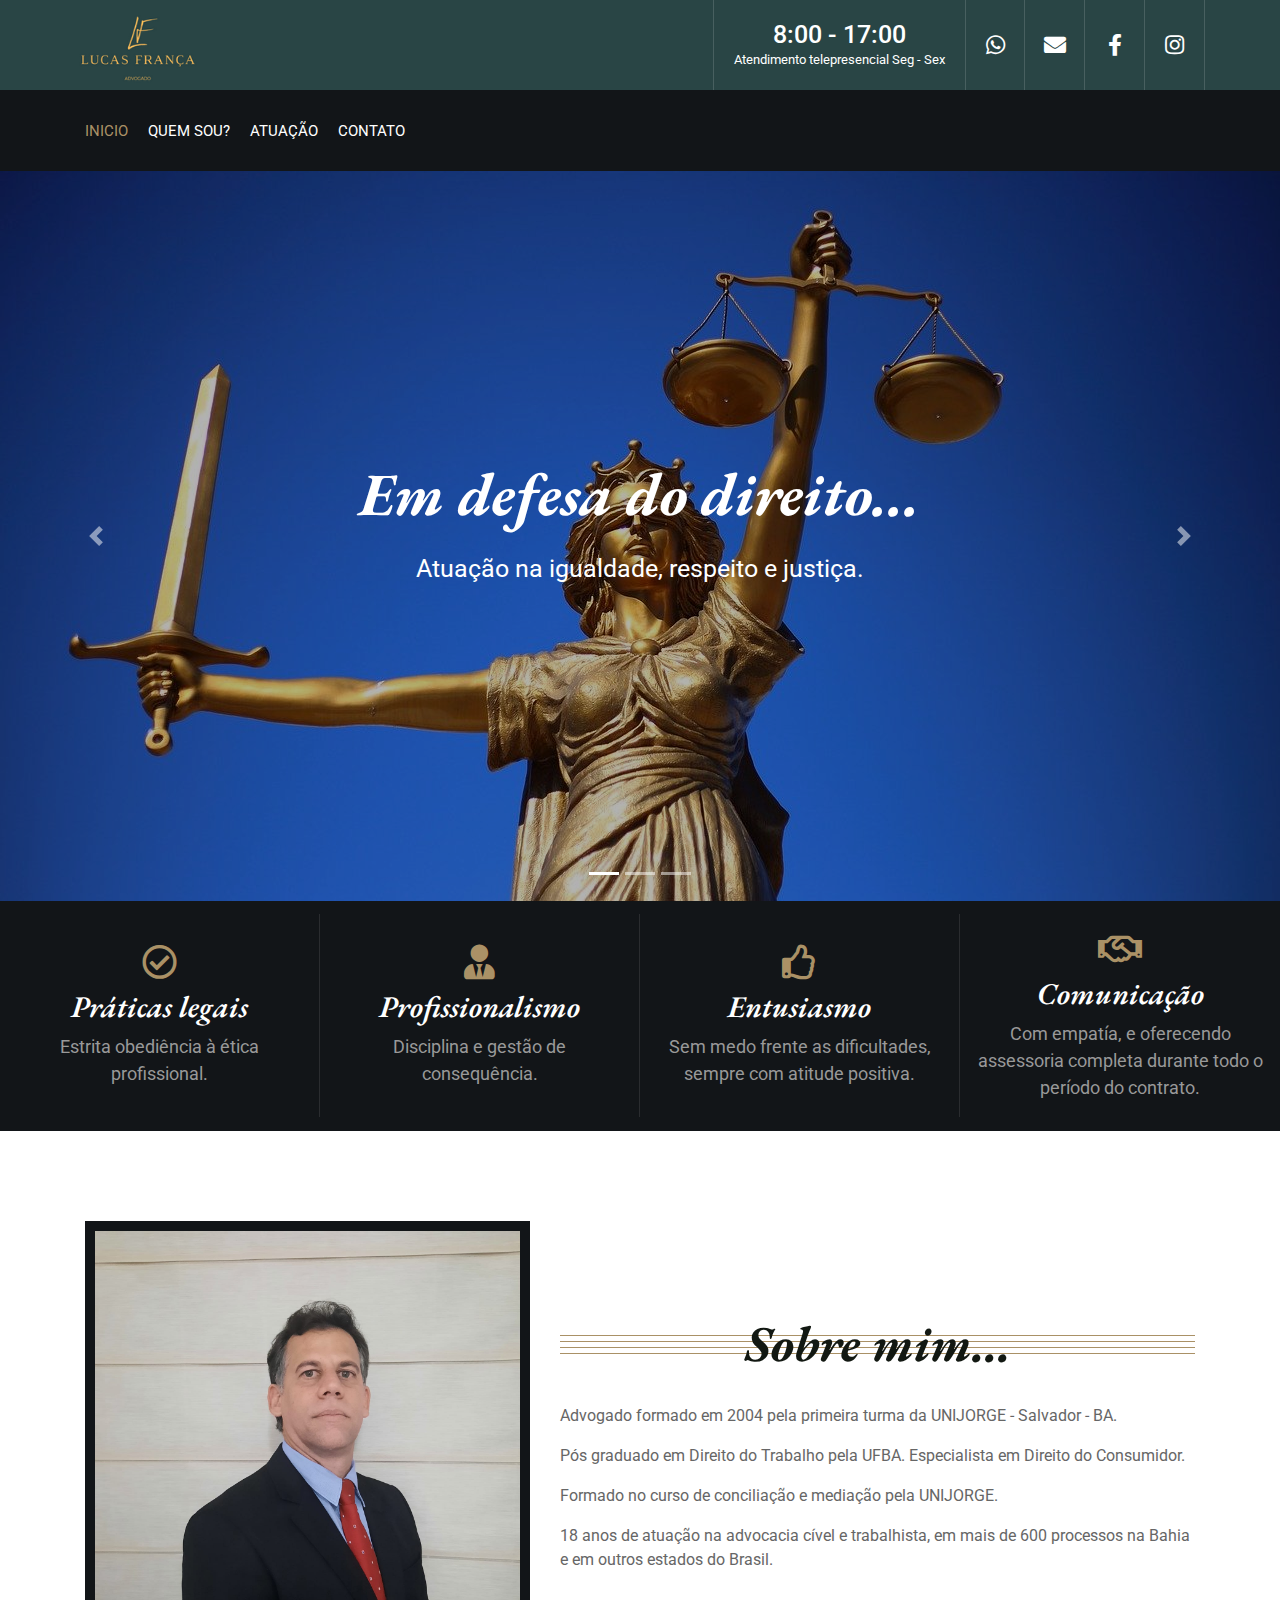
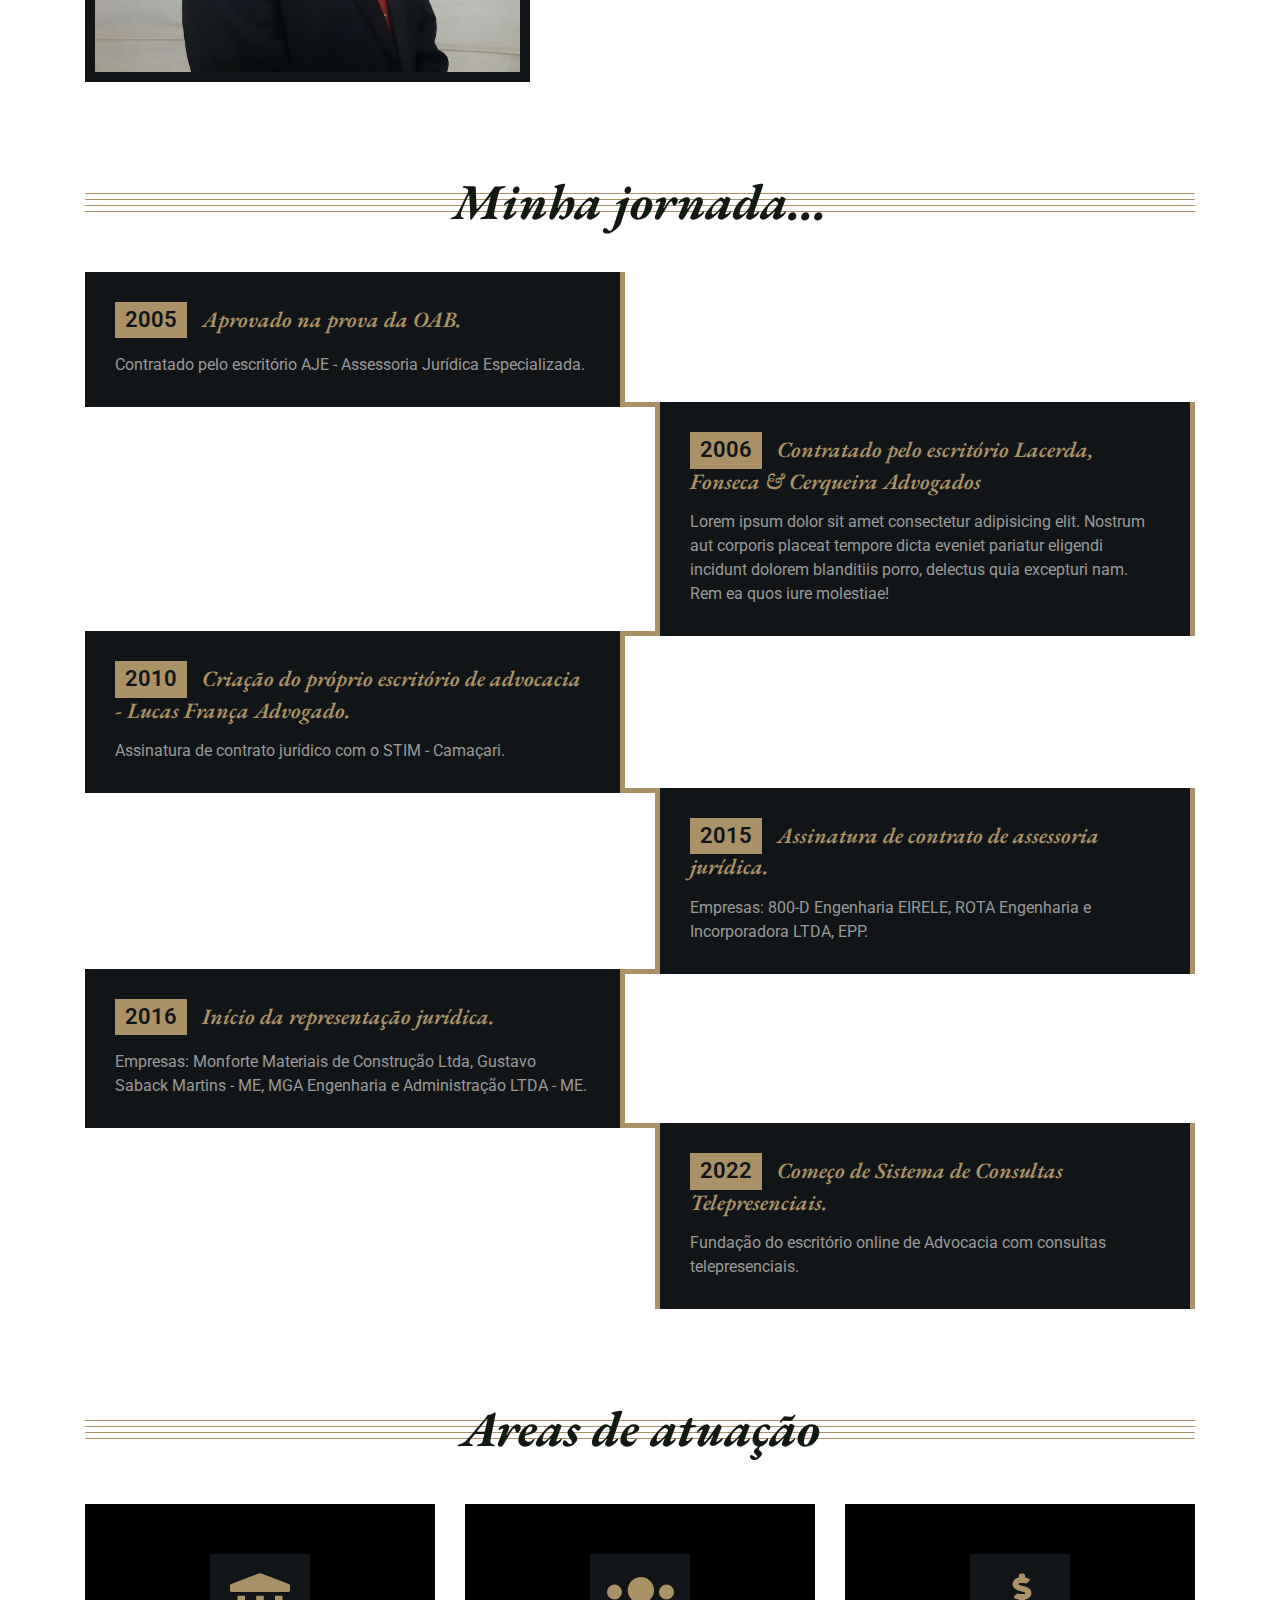
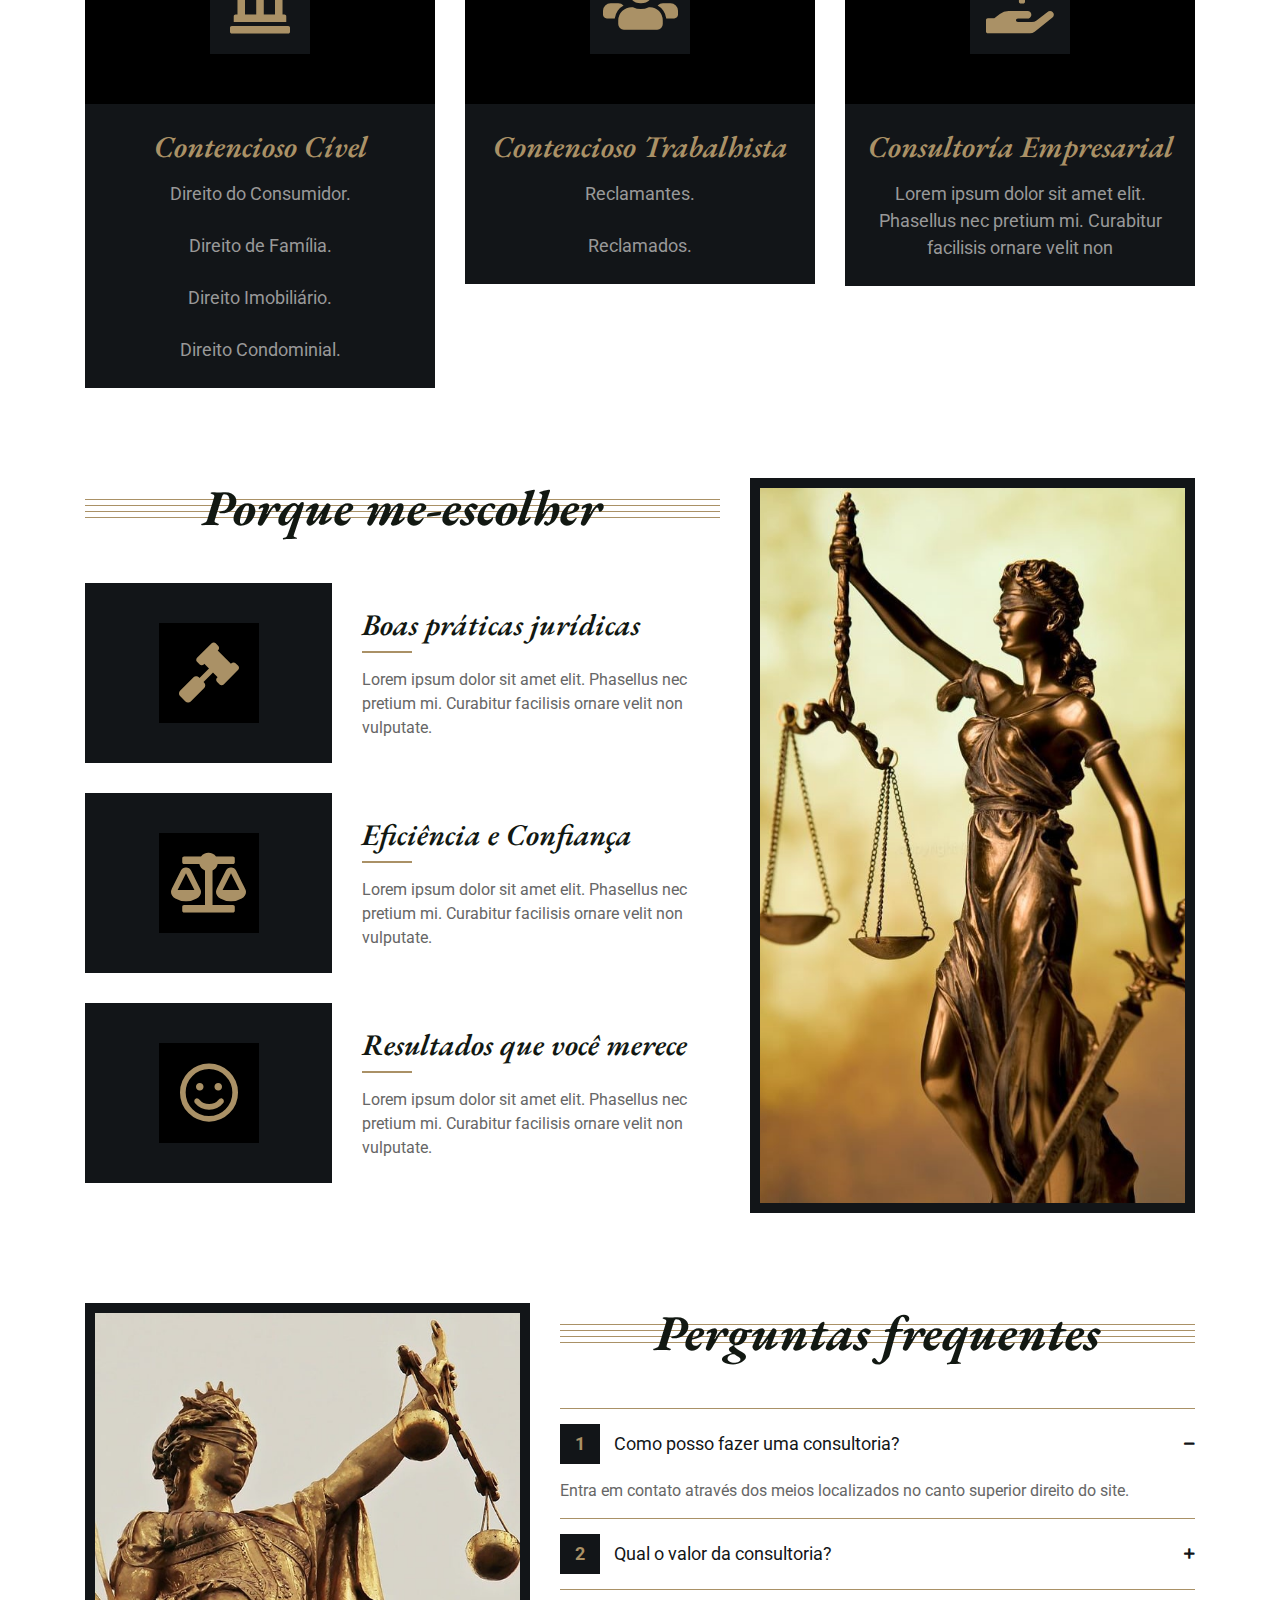
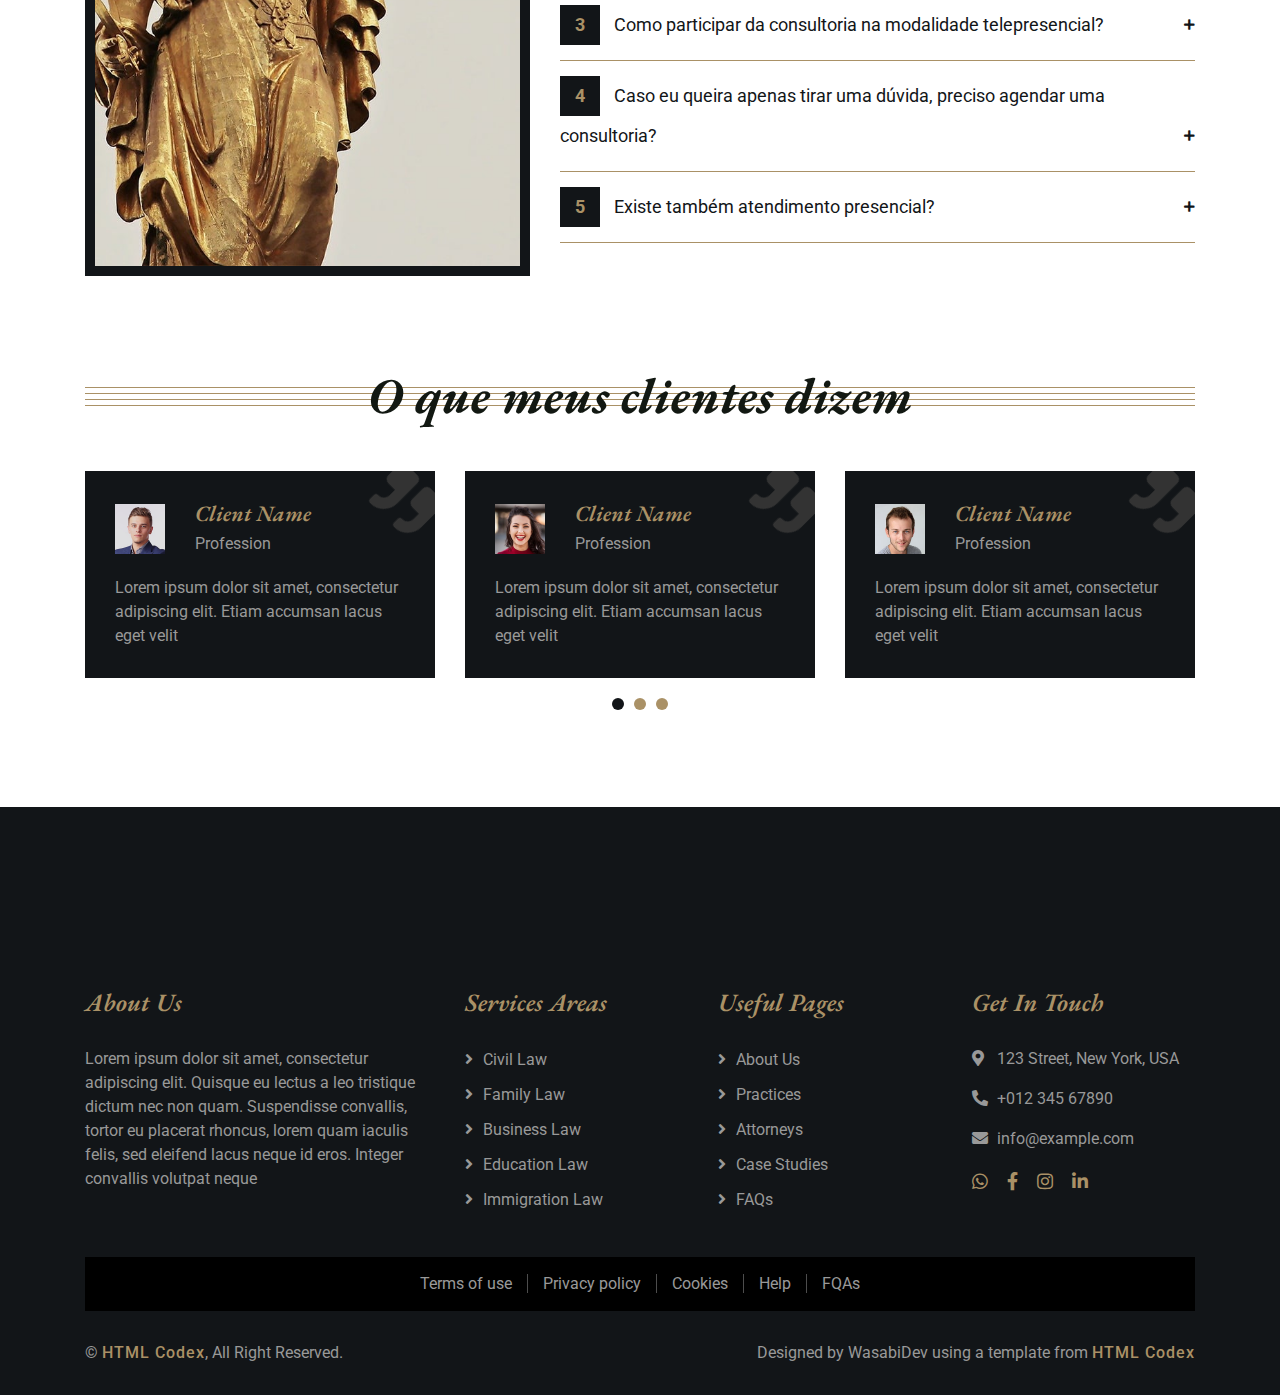
==== index.html @ 96bd066d "muchos mas cambios" ====
<!DOCTYPE html>
<html lang="Pt-br">
    <head>
        <meta charset="utf-8">
        <title>Lucas França Adv</title>
        <meta content="width=device-width, initial-scale=1.0" name="viewport">
        <meta content="Law Firm Website Template" name="keywords">
        <meta content="Law Firm Website Template" name="description">

        <!-- Favicon -->
        <link href="img/favicon.jpg" rel="icon">

        <!-- Google Font -->
        <link href="https://fonts.googleapis.com/css2?family=EB+Garamond:ital,wght@1,600;1,700;1,800&family=Roboto:wght@400;500&display=swap" rel="stylesheet"> 
        
        <!-- CSS Libraries -->
        <link href="https://stackpath.bootstrapcdn.com/bootstrap/4.4.1/css/bootstrap.min.css" rel="stylesheet">
        <link href="https://cdnjs.cloudflare.com/ajax/libs/font-awesome/5.10.0/css/all.min.css" rel="stylesheet">
        <link href="lib/animate/animate.min.css" rel="stylesheet">
        <link href="lib/owlcarousel/assets/owl.carousel.min.css" rel="stylesheet">

        <!-- Template Stylesheet -->
        <link href="css/style.css" rel="stylesheet">
    </head>

    <body>
        <div class="wrapper">
            <!-- Top Bar Start -->
            <div class="top-bar">
                <div class="container-fluid">
                    <div class="row">
                        <div class="col-lg-3">
                            <div class="logo">
                                <a href="index.html">
                                    <img src="img/logo-sitio.png" alt="Logo">
                                </a>
                            </div>
                        </div>
                        <div class="col-lg-9">
                            <div class="top-bar-right">
                                <div class="text">
                                    <h2>8:00 - 17:00</h2>
                                    <p>Atendimento telepresencial Seg - Sex</p>
                                </div>
                                <!--<div class="text">
                                    <h2>+55 71 99142-7575</h2>
                                    <p>Chame para uma consulta</p>
                                </div> -->
                                <div class="social">
                                    <a href="https://wa.link/kbo53f"><i class="fab fa-whatsapp"></i></a>
                                    <a href="lucas.sfs@gmail.com"><i class="fas fa-envelope"></i></a>
                                    <a href="https://www.facebook.com/profile.php?id=100048726273113"><i class="fab fa-facebook-f"></i></a>
                                    <a href="https://www.instagram.com/lucasfrancaadvogado/"><i class="fab fa-instagram"></i></a>
                                </div>
                            </div>
                        </div>
                    </div>
                </div>
            </div>
            <!-- Top Bar End -->

            <!-- Nav Bar Start -->
            <div class="nav-bar">
                <div class="container-fluid">
                    <nav class="navbar navbar-expand-lg bg-dark navbar-dark">
                        <a href="#" class="navbar-brand">MENU</a>
                        <button type="button" class="navbar-toggler" data-toggle="collapse" data-target="#navbarCollapse">
                            <span class="navbar-toggler-icon"></span>
                        </button>

                        <div class="collapse navbar-collapse justify-content-between" id="navbarCollapse">
                            <div class="navbar-nav mr-auto">
                                <a href="index.html" class="nav-item nav-link active">Inicio</a>
                                <a href="about.html" class="nav-item nav-link">Quem sou?</a>
                                <a href="service.html" class="nav-item nav-link">Atuação</a>
                                <!-- <a href="blog.html" class="nav-item nav-link">Blog</a> -->
                                <!-- <a href="team.html" class="nav-item nav-link">Attorneys</a> -->
                                <!-- <a href="portfolio.html" class="nav-item nav-link">Case Studies</a> -->
                                <!-- <div class="nav-item dropdown">
                                    <a href="#" class="nav-link dropdown-toggle" data-toggle="dropdown">Pages</a>
                                    <div class="dropdown-menu">
                                        <a href="blog.html" class="dropdown-item">Blog Page</a>
                                        <a href="single.html" class="dropdown-item">Single Page</a>
                                    </div>
                                </div> -->
                                <a href="contact.html" class="nav-item nav-link">Contato</a>
                            </div>
                            <!-- <div class="ml-auto">
                                <a class="btn" href="https://htmlcodex.com/law-firm-website-template">Get Appointment</a>
                            </div> -->
                        </div>
                    </nav>
                </div>
            </div>
            <!-- Nav Bar End -->
            
            
            <!-- Carousel Start -->
            <div id="carousel" class="carousel slide" data-ride="carousel">
                <ol class="carousel-indicators">
                    <li data-target="#carousel" data-slide-to="0" class="active"></li>
                    <li data-target="#carousel" data-slide-to="1"></li>
                    <li data-target="#carousel" data-slide-to="2"></li>
                </ol>
                <div class="carousel-inner">
                    <div class="carousel-item active">
                        <img src="img/justice-2060093_1280.jpg" alt="Carousel Image">
                        <div class="carousel-caption">
                            <h1 class="animated fadeInLeft">Em defesa do direito...</h1>
                            <p class="animated fadeInRight">Atuação na igualdade, respeito e justiça.</p>
                            <!-- <a class="btn animated fadeInUp" href="#">Faça sua consulta</a> -->
                        </div>
                    </div>

                    <div class="carousel-item">
                        <img src="img/escritorio_dr_lucas.png" alt="Carousel Image">
                        <div class="carousel-caption">
                            <h1 class="animated fadeInLeft">Soluções coerentes e genuinas...</h1>
                            <p class="animated fadeInRight">Quebrando barreiras e questionando tradições em busca do melhor resultado para você.</p>
                            <!-- <a class="btn animated fadeInUp" href="#">Faça sua consulta</a> -->
                        </div>
                    </div>

                    <div class="carousel-item">
                        <img src="img/carousel-2.jpg" alt="Carousel Image">
                        <div class="carousel-caption">
                            <h1 class="animated fadeInLeft">Porque a justiça tem que ser acessível...</h1>
                            <p class="animated fadeInRight">Sempre ao serviço do(a) cliente ajudando-o(a) na busca da justiça que procura.</p>
                            <!-- <a class="btn animated fadeInUp" href="#">Faça sua consulta</a> -->
                        </div>
                    </div>
                </div>

                <a class="carousel-control-prev" href="#carousel" role="button" data-slide="prev">
                    <span class="carousel-control-prev-icon" aria-hidden="true"></span>
                    <span class="sr-only">Anterior</span>
                </a>
                <a class="carousel-control-next" href="#carousel" role="button" data-slide="next">
                    <span class="carousel-control-next-icon" aria-hidden="true"></span>
                    <span class="sr-only">Próximo</span>
                </a>
            </div>
            <!-- Carousel End -->
            
            
            <!-- Top Feature Start-->
            <div class="feature-top">
                <div class="container-fluid">
                    <div class="row align-items-center">
                        <div class="col-md-3 col-sm-6">
                            <div class="feature-item">
                                <i class="far fa-check-circle"></i>
                                <h3>Práticas legais</h3>
                                <p>Estrita obediência à ética profissional.</p>
                            </div>
                        </div>
                        <div class="col-md-3 col-sm-6">
                            <div class="feature-item">
                                <i class="fa fa-user-tie"></i>
                                <h3>Profissionalismo</h3>
                                <p>Disciplina e gestão de consequência.</p>
                            </div>
                        </div>
                        <div class="col-md-3 col-sm-6">
                            <div class="feature-item">
                                <i class="far fa-thumbs-up"></i>
                                <h3>Entusiasmo</h3>
                                <p>Sem medo frente as dificultades, sempre com atitude positiva.</p>
                            </div>
                        </div>
                        <div class="col-md-3 col-sm-6">
                            <div class="feature-item">
                                <i class="far fa-handshake"></i>
                                <h3>Comunicação</h3>
                                <p>Com empatía, e oferecendo assessoria completa durante todo o período do contrato.</p>
                            </div>
                        </div>
                    </div>
                </div>
            </div>
            <!-- Top Feature End-->
            
            <!-- About Start -->
            <div class="about">
                <div class="container">
                    <div class="row align-items-center">
                        <div class="col-lg-5 col-md-6">
                            <div class="about-img">
                                <img src="img/primero_plano_dr_lucas.jpeg" alt="Image">
                            </div>
                        </div>
                        <div class="col-lg-7 col-md-6">
                            <div class="section-header">
                                <h2>Sobre mim...</h2>
                            </div>
                            <div class="about-text">
                                <p>
                                    Advogado formado em 2004 pela primeira turma da UNIJORGE - Salvador - BA.
                                </p>
                                <p>
                                    Pós graduado em Direito do Trabalho pela UFBA.
                                    Especialista em Direito do Consumidor.
                                </p>
                                <p>
                                    Formado no curso de conciliação e mediação pela UNIJORGE.
                                </p>
                                <p>
                                    18 anos de atuação na advocacia cível e trabalhista, em mais de 600 processos na Bahia e em outros estados do Brasil.
                                </p>
     
                                <!-- <a class="btn" href="">Learn More</a> -->
                            </div>
                        </div>
                    </div>
                </div>
            </div>
            <!-- About End -->

            <!-- Timeline Start -->
            <div class="timeline">
                <div class="container">
                    <div class="section-header">
                        <h2>Minha jornada...</h2>
                    </div>
                    <div class="timeline-start">
                        <div class="timeline-container left">
                            <div class="timeline-content">
                                <h2><span>2005</span>Aprovado na prova da OAB.</h2>
                                <p>
                                    Contratado pelo escritório AJE - Assessoria Jurídica Especializada.
                                </p>
                            </div>
                        </div>
                        <div class="timeline-container right">
                            <div class="timeline-content">
                                <h2><span>2006</span>Contratado pelo  escritório Lacerda, Fonseca & Cerqueira Advogados
                                </h2>
                                <p>
                                    Lorem ipsum dolor sit amet consectetur adipisicing elit. Nostrum aut corporis placeat tempore dicta eveniet pariatur eligendi incidunt dolorem blanditiis porro, delectus quia excepturi nam. Rem ea quos iure molestiae!
                                </p>
                            </div>
                        </div>
                        <div class="timeline-container left">
                            <div class="timeline-content">
                                <h2><span>2010</span>Criação do próprio escritório de advocacia - Lucas França Advogado.</h2>
                                <p>
                                    Assinatura de contrato jurídico com o STIM - Camaçari.
                                </p>
                            </div>
                        </div>
                        <div class="timeline-container right">
                            <div class="timeline-content">
                                <h2><span>2015</span>Assinatura de contrato de assessoria jurídica.</h2>
                                <p>
                                    Empresas: 800-D Engenharia EIRELE, ROTA Engenharia e Incorporadora LTDA, EPP.
                                </p>
                            </div>
                        </div>
                        <div class="timeline-container left">
                            <div class="timeline-content">
                                <h2><span>2016</span>Início da representação jurídica.</h2>
                                <p>
                                    Empresas: Monforte Materiais de Construção Ltda, Gustavo Saback Martins - ME, MGA Engenharia e Administração LTDA - ME.
                                </p>
                            </div>
                        </div>
                        <div class="timeline-container right">
                            <div class="timeline-content">
                                <h2><span>2022</span>Começo de Sistema de Consultas Telepresenciais.</h2> 
                                <p>
                                    Fundação do escritório online de Advocacia com consultas telepresenciais.
                                </p>
                            </div>
                        </div>
                    </div>
                </div>
            </div>
            <!-- Timeline End -->

            <!-- Service Start -->
            <div class="service">
                <div class="container">
                    <div class="section-header">
                        <h2>Areas de atuação</h2>
                    </div>
                    <div class="row">
                        <div class="col-lg-4 col-md-6">
                            <div class="service-item">
                                <div class="service-icon">
                                    <i class="fa fa-landmark"></i>
                                </div>
                                <h3>Contencioso Cível</h3>
                                <p>Direito do Consumidor.</p>
                                <p>Direito de Família.</p>
                                <p>Direito Imobiliário.</p>
                                <p>Direito Condominial.</p>
                                <!-- <a class="btn" href="">Learn More</a> -->
                            </div>
                        </div>
                        <div class="col-lg-4 col-md-6">
                            <div class="service-item">
                                <div class="service-icon">
                                    <i class="fa fa-users"></i>
                                </div>
                                <h3>Contencioso Trabalhista</h3>
                                <p>Reclamantes.</p>
                                <p>Reclamados.</p>
                                <!-- <a class="btn" href="">Learn More</a> -->
                            </div>
                        </div>
                        <div class="col-lg-4 col-md-6">
                            <div class="service-item">
                                <div class="service-icon">
                                    <i class="fa fa-hand-holding-usd"></i>
                                </div>
                                <h3>Consultoría Empresarial</h3>
                                <p>
                                    Lorem ipsum dolor sit amet elit. Phasellus nec pretium mi. Curabitur facilisis ornare velit non
                                </p>
                                <!-- <a class="btn" href="">Learn More</a> -->
                            </div>
                        </div>
                        <!-- <div class="col-lg-4 col-md-6">
                            <div class="service-item">
                                <div class="service-icon">
                                    <i class="fa fa-graduation-cap"></i>
                                </div>
                                <h3>Education Law</h3>
                                <p>
                                    Lorem ipsum dolor sit amet elit. Phasellus nec pretium mi. Curabitur facilisis ornare velit non
                                </p>
                                <a class="btn" href="">Learn More</a>
                            </div>
                        </div>
                        <div class="col-lg-4 col-md-6">
                            <div class="service-item">
                                <div class="service-icon">
                                    <i class="fa fa-gavel"></i>
                                </div>
                                <h3>Criminal Law</h3>
                                <p>
                                    Lorem ipsum dolor sit amet elit. Phasellus nec pretium mi. Curabitur facilisis ornare velit non
                                </p>
                                <a class="btn" href="">Learn More</a>
                            </div>
                        </div>
                        <div class="col-lg-4 col-md-6">
                            <div class="service-item">
                                <div class="service-icon">
                                    <i class="fa fa-globe"></i>
                                </div>
                                <h3>Cyber Law</h3>
                                <p>
                                    Lorem ipsum dolor sit amet elit. Phasellus nec pretium mi. Curabitur facilisis ornare velit non
                                </p>
                                <a class="btn" href="">Learn More</a>
                            </div>
                        </div> -->
                    </div>
                </div>
            </div>
            <!-- Service End -->
            
            
            <!-- Feature Start -->
            <div class="feature">
                <div class="container">
                    <div class="row">
                        <div class="col-md-7">
                            <div class="section-header">
                                <h2>Porque me-escolher</h2>
                            </div>
                            <div class="row align-items-center feature-item">
                                <div class="col-5">
                                    <div class="feature-icon">
                                        <i class="fa fa-gavel"></i>
                                    </div>
                                </div>
                                <div class="col-7">
                                    <h3>Boas práticas jurídicas</h3>
                                    <p>
                                        Lorem ipsum dolor sit amet elit. Phasellus nec pretium mi. Curabitur facilisis ornare velit non vulputate.
                                    </p>
                                </div>
                            </div>
                            <div class="row align-items-center feature-item">
                                <div class="col-5">
                                    <div class="feature-icon">
                                        <i class="fa fa-balance-scale"></i>
                                    </div>
                                </div>
                                <div class="col-7">
                                    <h3>Eficiência e Confiança</h3>
                                    <p>
                                        Lorem ipsum dolor sit amet elit. Phasellus nec pretium mi. Curabitur facilisis ornare velit non vulputate.
                                    </p>
                                </div>
                            </div>
                            <div class="row align-items-center feature-item">
                                <div class="col-5">
                                    <div class="feature-icon">
                                        <i class="far fa-smile"></i>
                                    </div>
                                </div>
                                <div class="col-7">
                                    <h3>Resultados que você merece</h3>
                                    <p>
                                        Lorem ipsum dolor sit amet elit. Phasellus nec pretium mi. Curabitur facilisis ornare velit non vulputate.
                                    </p>
                                </div>
                            </div>
                        </div>
                        <div class="col-md-5">
                            <div class="feature-img">
                                <img src="img/feature.jpg" alt="Feature">
                            </div>
                        </div>
                    </div>
                </div>
            </div>
            <!-- Feature End -->
            
            
            <!-- Team Start -->
            <!-- <div class="team">
                <div class="container">
                    <div class="section-header">
                        <h2>Meet Our Expert Attorneys</h2>
                    </div>
                    <div class="row">
                        <div class="col-lg-3 col-md-6">
                            <div class="team-item">
                                <div class="team-img">
                                    <img src="img/team-1.jpg" alt="Team Image">
                                </div>
                                <div class="team-text">
                                    <h2>Adam Phillips</h2>
                                    <p>Business Consultant</p>
                                    <div class="team-social">
                                        <a class="social-tw" href=""><i class="fab fa-twitter"></i></a>
                                        <a class="social-fb" href=""><i class="fab fa-facebook-f"></i></a>
                                        <a class="social-li" href=""><i class="fab fa-linkedin-in"></i></a>
                                        <a class="social-in" href=""><i class="fab fa-instagram"></i></a>
                                    </div>
                                </div>
                            </div>
                        </div>
                        <div class="col-lg-3 col-md-6">
                            <div class="team-item">
                                <div class="team-img">
                                    <img src="img/team-2.jpg" alt="Team Image">
                                </div>
                                <div class="team-text">
                                    <h2>Dylan Adams</h2>
                                    <p>Criminal Consultant</p>
                                    <div class="team-social">
                                        <a class="social-tw" href=""><i class="fab fa-twitter"></i></a>
                                        <a class="social-fb" href=""><i class="fab fa-facebook-f"></i></a>
                                        <a class="social-li" href=""><i class="fab fa-linkedin-in"></i></a>
                                        <a class="social-in" href=""><i class="fab fa-instagram"></i></a>
                                    </div>
                                </div>
                            </div>
                        </div>
                        <div class="col-lg-3 col-md-6">
                            <div class="team-item">
                                <div class="team-img">
                                    <img src="img/team-3.jpg" alt="Team Image">
                                </div>
                                <div class="team-text">
                                    <h2>Gloria Edwards</h2>
                                    <p>Divorce Consultant</p>
                                    <div class="team-social">
                                        <a class="social-tw" href=""><i class="fab fa-twitter"></i></a>
                                        <a class="social-fb" href=""><i class="fab fa-facebook-f"></i></a>
                                        <a class="social-li" href=""><i class="fab fa-linkedin-in"></i></a>
                                        <a class="social-in" href=""><i class="fab fa-instagram"></i></a>
                                    </div>
                                </div>
                            </div>
                        </div>
                        <div class="col-lg-3 col-md-6">
                            <div class="team-item">
                                <div class="team-img">
                                    <img src="img/team-4.jpg" alt="Team Image">
                                </div>
                                <div class="team-text">
                                    <h2>Josh Dunn</h2>
                                    <p>Immigration Consultant</p>
                                    <div class="team-social">
                                        <a class="social-tw" href=""><i class="fab fa-twitter"></i></a>
                                        <a class="social-fb" href=""><i class="fab fa-facebook-f"></i></a>
                                        <a class="social-li" href=""><i class="fab fa-linkedin-in"></i></a>
                                        <a class="social-in" href=""><i class="fab fa-instagram"></i></a>
                                    </div>
                                </div>
                            </div>
                        </div>
                    </div>
                </div>
            </div> -->
            <!-- Team End -->


            <!-- FAQs Start -->
            <div class="faqs">
                <div class="container">
                    <div class="row">
                        <div class="col-md-5">
                            <div class="faqs-img">
                                <img src="img/faqs.jpg" alt="Image">
                            </div>
                        </div>
                        <div class="col-md-7">
                            <div class="section-header">
                                <h2>Perguntas frequentes</h2>
                            </div>
                            <div id="accordion">
                                <div class="card">
                                    <div class="card-header">
                                        <a class="card-link collapsed" data-toggle="collapse" href="#collapseOne" aria-expanded="true">
                                            <span>1</span> Como posso fazer uma consultoria?
                                        </a>
                                    </div>
                                    <div id="collapseOne" class="collapse show" data-parent="#accordion">
                                        <div class="card-body">
                                            Entra em contato através dos meios localizados no canto superior direito do site.
                                        </div>
                                    </div>
                                </div>
                                <div class="card">
                                    <div class="card-header">
                                        <a class="card-link" data-toggle="collapse" href="#collapseTwo">
                                            <span>2</span>  Qual o valor da consultoria?
                                        </a>
                                    </div>
                                    <div id="collapseTwo" class="collapse" data-parent="#accordion">
                                        <div class="card-body">
                                            Dependerá da área do Direito e do que necessita.
                                        </div>
                                    </div>
                                </div>
                                <div class="card">
                                    <div class="card-header">
                                        <a class="card-link" data-toggle="collapse" href="#collapseThree">
                                            <span>3</span> Como participar da consultoria na modalidade telepresencial?
                                        </a>
                                    </div>
                                    <div id="collapseThree" class="collapse" data-parent="#accordion">
                                        <div class="card-body">
                                            Após a contratação do serviço, será encaminhado um passo a passo.
                                        </div>
                                    </div>
                                </div>
                                <div class="card">
                                    <div class="card-header">
                                        <a class="card-link" data-toggle="collapse" href="#collapseFour">
                                            <span>4</span> Caso eu queira apenas tirar uma dúvida, preciso agendar uma consultoria?
                                        </a>
                                    </div>
                                    <div id="collapseFour" class="collapse" data-parent="#accordion">
                                        <div class="card-body">
                                            Após enviar o seu questionamento será analisado o caso para constatar se será necessária.
                                        </div>
                                    </div>
                                </div>
                                <div class="card">
                                    <div class="card-header">
                                        <a class="card-link" data-toggle="collapse" href="#collapseFive">
                                            <span>5</span> Existe também atendimento presencial?
                                        </a>
                                    </div>
                                    <div id="collapseFive" class="collapse" data-parent="#accordion">
                                        <div class="card-body">
                                            Na hipótese de ser necessário, sim.
                                        </div>
                                    </div>
                                </div> 
                            </div>
                            <!-- <a class="btn" href="">Ask more</a> -->
                        </div>
                    </div>
                </div>
            </div>
            <!-- FAQs End -->


            <!-- Testimonial Start -->
            <div class="testimonial">
                <div class="container">
                    <div class="section-header">
                        <h2>O que meus clientes dizem</h2>
                    </div>
                    <div class="owl-carousel testimonials-carousel">
                        <div class="testimonial-item">
                            <i class="fa fa-quote-right"></i>
                            <div class="row align-items-center">
                                <div class="col-3">
                                    <img src="img/testimonial-1.jpg" alt="">
                                </div>
                                <div class="col-9">
                                    <h2>Client Name</h2>
                                    <p>Profession</p>
                                </div>
                                <div class="col-12">
                                    <p>
                                        Lorem ipsum dolor sit amet, consectetur adipiscing elit. Etiam accumsan lacus eget velit
                                    </p>
                                </div>
                            </div>
                        </div>
                        <div class="testimonial-item">
                            <i class="fa fa-quote-right"></i>
                            <div class="row align-items-center">
                                <div class="col-3">
                                    <img src="img/testimonial-2.jpg" alt="">
                                </div>
                                <div class="col-9">
                                    <h2>Client Name</h2>
                                    <p>Profession</p>
                                </div>
                                <div class="col-12">
                                    <p>
                                        Lorem ipsum dolor sit amet, consectetur adipiscing elit. Etiam accumsan lacus eget velit
                                    </p>
                                </div>
                            </div>
                        </div>
                        <div class="testimonial-item">
                            <i class="fa fa-quote-right"></i>
                            <div class="row align-items-center">
                                <div class="col-3">
                                    <img src="img/testimonial-3.jpg" alt="">
                                </div>
                                <div class="col-9">
                                    <h2>Client Name</h2>
                                    <p>Profession</p>
                                </div>
                                <div class="col-12">
                                    <p>
                                        Lorem ipsum dolor sit amet, consectetur adipiscing elit. Etiam accumsan lacus eget velit
                                    </p>
                                </div>
                            </div>
                        </div>
                        <div class="testimonial-item">
                            <i class="fa fa-quote-right"></i>
                            <div class="row align-items-center">
                                <div class="col-3">
                                    <img src="img/testimonial-4.jpg" alt="">
                                </div>
                                <div class="col-9">
                                    <h2>Client Name</h2>
                                    <p>Profession</p>
                                </div>
                                <div class="col-12">
                                    <p>
                                        Lorem ipsum dolor sit amet, consectetur adipiscing elit. Etiam accumsan lacus eget velit
                                    </p>
                                </div>
                            </div>
                        </div>
                        <div class="testimonial-item">
                            <i class="fa fa-quote-right"></i>
                            <div class="row align-items-center">
                                <div class="col-3">
                                    <img src="img/testimonial-1.jpg" alt="">
                                </div>
                                <div class="col-9">
                                    <h2>Client Name</h2>
                                    <p>Profession</p>
                                </div>
                                <div class="col-12">
                                    <p>
                                        Lorem ipsum dolor sit amet, consectetur adipiscing elit. Etiam accumsan lacus eget velit
                                    </p>
                                </div>
                            </div>
                        </div>
                        <div class="testimonial-item">
                            <i class="fa fa-quote-right"></i>
                            <div class="row align-items-center">
                                <div class="col-3">
                                    <img src="img/testimonial-2.jpg" alt="">
                                </div>
                                <div class="col-9">
                                    <h2>Client Name</h2>
                                    <p>Profession</p>
                                </div>
                                <div class="col-12">
                                    <p>
                                        Lorem ipsum dolor sit amet, consectetur adipiscing elit. Etiam accumsan lacus eget velit
                                    </p>
                                </div>
                            </div>
                        </div>
                        <div class="testimonial-item">
                            <i class="fa fa-quote-right"></i>
                            <div class="row align-items-center">
                                <div class="col-3">
                                    <img src="img/testimonial-3.jpg" alt="">
                                </div>
                                <div class="col-9">
                                    <h2>Client Name</h2>
                                    <p>Profession</p>
                                </div>
                                <div class="col-12">
                                    <p>
                                        Lorem ipsum dolor sit amet, consectetur adipiscing elit. Etiam accumsan lacus eget velit
                                    </p>
                                </div>
                            </div>
                        </div>
                    </div>
                </div>
            </div>
            <!-- Testimonial End -->

            <!-- Blog Start -->
            <!-- <div class="blog">
                <div class="container">
                    <div class="section-header">
                        <h2>Novedades do meu Blog</h2>
                    </div>
                    <div class="owl-carousel blog-carousel">
                        <div class="blog-item">
                            <img src="img/blog-1.jpg" alt="Blog">
                            <h3>Lorem ipsum dolor</h3>
                            <div class="meta">
                                <i class="fa fa-list-alt"></i>
                                <a href="">Civil Law</a>
                                <i class="fa fa-calendar-alt"></i>
                                <p>01-Jan-2045</p>
                            </div>
                            <p>
                                Lorem ipsum dolor sit amet elit. Phasellus nec pretium mi. Curabitur facilisis ornare velit non vulputate. Aliquam metus tortor
                            </p>
                            <a class="btn" href="">Read More <i class="fa fa-angle-right"></i></a>
                        </div>
                        <div class="blog-item">
                            <img src="img/blog-2.jpg" alt="Blog">
                            <h3>Lorem ipsum dolor</h3>
                            <div class="meta">
                                <i class="fa fa-list-alt"></i>
                                <a href="">Family Law</a>
                                <i class="fa fa-calendar-alt"></i>
                                <p>01-Jan-2045</p>
                            </div>
                            <p>
                                Lorem ipsum dolor sit amet elit. Phasellus nec pretium mi. Curabitur facilisis ornare velit non vulputate. Aliquam metus tortor
                            </p>
                            <a class="btn" href="">Read More <i class="fa fa-angle-right"></i></a>
                        </div>
                        <div class="blog-item">
                            <img src="img/blog-3.jpg" alt="Blog">
                            <h3>Lorem ipsum dolor</h3>
                            <div class="meta">
                                <i class="fa fa-list-alt"></i>
                                <a href="">Business Law</a>
                                <i class="fa fa-calendar-alt"></i>
                                <p>01-Jan-2045</p>
                            </div>
                            <p>
                                Lorem ipsum dolor sit amet elit. Phasellus nec pretium mi. Curabitur facilisis ornare velit non vulputate. Aliquam metus tortor
                            </p>
                            <a class="btn" href="">Read More <i class="fa fa-angle-right"></i></a>
                        </div>
                        <div class="blog-item">
                            <img src="img/blog-1.jpg" alt="Blog">
                            <h3>Lorem ipsum dolor</h3>
                            <div class="meta">
                                <i class="fa fa-list-alt"></i>
                                <a href="">Education Law</a>
                                <i class="fa fa-calendar-alt"></i>
                                <p>01-Jan-2045</p>
                            </div>
                            <p>
                                Lorem ipsum dolor sit amet elit. Phasellus nec pretium mi. Curabitur facilisis ornare velit non vulputate. Aliquam metus tortor
                            </p>
                            <a class="btn" href="">Read More <i class="fa fa-angle-right"></i></a>
                        </div>
                        <div class="blog-item">
                            <img src="img/blog-2.jpg" alt="Blog">
                            <h3>Lorem ipsum dolor</h3>
                            <div class="meta">
                                <i class="fa fa-list-alt"></i>
                                <a href="">Criminal Law</a>
                                <i class="fa fa-calendar-alt"></i>
                                <p>01-Jan-2045</p>
                            </div>
                            <p>
                                Lorem ipsum dolor sit amet elit. Phasellus nec pretium mi. Curabitur facilisis ornare velit non vulputate. Aliquam metus tortor
                            </p>
                            <a class="btn" href="">Read More <i class="fa fa-angle-right"></i></a>
                        </div>
                        <div class="blog-item">
                            <img src="img/blog-3.jpg" alt="Blog">
                            <h3>Lorem ipsum dolor</h3>
                            <div class="meta">
                                <i class="fa fa-list-alt"></i>
                                <a href="">Cyber Law</a>
                                <i class="fa fa-calendar-alt"></i>
                                <p>01-Jan-2045</p>
                            </div>
                            <p>
                                Lorem ipsum dolor sit amet elit. Phasellus nec pretium mi. Curabitur facilisis ornare velit non vulputate. Aliquam metus tortor
                            </p>
                            <a class="btn" href="">Read More <i class="fa fa-angle-right"></i></a>
                        </div>
                        <div class="blog-item">
                            <img src="img/blog-1.jpg" alt="Blog">
                            <h3>Lorem ipsum dolor</h3>
                            <div class="meta">
                                <i class="fa fa-list-alt"></i>
                                <a href="">Business Law</a>
                                <i class="fa fa-calendar-alt"></i>
                                <p>01-Jan-2045</p>
                            </div>
                            <p>
                                Lorem ipsum dolor sit amet elit. Phasellus nec pretium mi. Curabitur facilisis ornare velit non vulputate. Aliquam metus tortor
                            </p>
                            <a class="btn" href="">Read More <i class="fa fa-angle-right"></i></a>
                        </div>
                    </div>
                </div>
            </div> -->
            <!-- Blog End -->
            
            <!-- Footer Start -->
            <div class="footer">
                <div class="container">
                    <div class="row">
                        <div class="col-md-6 col-lg-4">
                            <div class="footer-about">
                                <h2>About Us</h2>
                                <p>
                                    Lorem ipsum dolor sit amet, consectetur adipiscing elit. Quisque eu lectus a leo tristique dictum nec non quam. Suspendisse convallis, tortor eu placerat rhoncus, lorem quam iaculis felis, sed eleifend lacus neque id eros. Integer convallis volutpat neque
                                </p>
                            </div>
                        </div>
                        <div class="col-md-6 col-lg-8">
                            <div class="row">
                        <div class="col-md-6 col-lg-4">
                            <div class="footer-link">
                                <h2>Services Areas</h2>
                                <a href="">Civil Law</a>
                                <a href="">Family Law</a>
                                <a href="">Business Law</a>
                                <a href="">Education Law</a>
                                <a href="">Immigration Law</a>
                            </div>
                        </div>
                        <div class="col-md-6 col-lg-4">
                            <div class="footer-link">
                                <h2>Useful Pages</h2>
                                <a href="">About Us</a>
                                <a href="">Practices</a>
                                <a href="">Attorneys</a>
                                <a href="">Case Studies</a>
                                <a href="">FAQs</a>
                            </div>
                        </div>
                        <div class="col-md-6 col-lg-4">
                            <div class="footer-contact">
                                <h2>Get In Touch</h2>
                                <p><i class="fa fa-map-marker-alt"></i>123 Street, New York, USA</p>
                                <p><i class="fa fa-phone-alt"></i>+012 345 67890</p>
                                <p><i class="fa fa-envelope"></i>info@example.com</p>
                                <div class="footer-social">
                                    <a href=""><i class="fab fa-whatsapp"></i></a>
                                    <a href=""><i class="fab fa-facebook-f"></i></a>
                                    <a href=""><i class="fab fa-instagram"></i></a>
                                    <a href=""><i class="fab fa-linkedin-in"></i></a>
                                </div>
                            </div>
                        </div>
                        </div>
                    </div>
                    </div>
                </div>
                <div class="container footer-menu">
                    <div class="f-menu">
                        <a href="">Terms of use</a>
                        <a href="">Privacy policy</a>
                        <a href="">Cookies</a>
                        <a href="">Help</a>
                        <a href="">FQAs</a>
                    </div>
                </div>
                <div class="container copyright">
                    <div class="row">
                        <div class="col-md-6">
                            <p>&copy; <a href="https://htmlcodex.com/law-firm-website-template">HTML Codex</a>, All Right Reserved.</p>
                        </div>
                        <div class="col-md-6">
                            <p>Designed by WasabiDev using a template from <a href="https://htmlcodex.com">HTML Codex</a></p>
                        </div>
                    </div>
                </div>
            </div>
            <!-- Footer End -->
            
            <a href="#" class="back-to-top"><i class="fa fa-chevron-up"></i></a>
        </div>

        <!-- JavaScript Libraries -->
        <script src="https://code.jquery.com/jquery-3.4.1.min.js"></script>
        <script src="https://stackpath.bootstrapcdn.com/bootstrap/4.4.1/js/bootstrap.bundle.min.js"></script>
        <script src="lib/easing/easing.min.js"></script>
        <script src="lib/owlcarousel/owl.carousel.min.js"></script>
        <script src="lib/isotope/isotope.pkgd.min.js"></script>

        <!-- Template Javascript -->
        <script src="js/main.js"></script>
    </body>
</html>
---- css/style.css ----
/*******************************/
/********* General CSS *********/
/*******************************/
body {
    color: #666666;
    background: #ffffff;
    font-family: 'Roboto', sans-serif;
    font-weight: 400;
}

h1,
h2, 
h3, 
h4,
h5, 
h6 {
    font-family: 'EB Garamond', serif;
    font-weight: 600;
    font-style: italic;
    color: #121812;
}

a {
    color: #454545;
    transition: .3s;
}

a:hover,
a:active,
a:focus {
    color: #aa9166;
    outline: none;
    text-decoration: none;
}

.btn:focus {
    box-shadow: none;
}

.wrapper {
    position: relative;
    width: 100%;
    max-width: 1366px;
    margin: 0 auto;
    background: #ffffff;
}

.back-to-top {
    position: fixed;
    display: none;
    background: #aa9166;
    color: #121518;
    width: 44px;
    height: 44px;
    text-align: center;
    line-height: 1;
    font-size: 22px;
    right: 15px;
    bottom: 15px;
    transition: background 0.5s;
    z-index: 9;
}

.back-to-top:hover {
    color: #aa9166;
    background: #121518;
}

.back-to-top i {
    padding-top: 10px;
}


/**********************************/
/********** Top Bar CSS ***********/
/**********************************/
.top-bar {
    position: relative;
    height: 90px;
    background: #294545;
}

.top-bar .logo {
    padding: 15px 0;
    text-align: left;
    overflow: hidden;
}

.top-bar .logo h1 {
    margin: 0;
    color: #aa9166;
    font-size: 45px;
    line-height: 55px;
    font-weight: 800;
}

.top-bar .logo img {
    max-width: 100%;
    max-height: 70px;
}

.top-bar .top-bar-right {
    display: flex;
    align-items: center;
    justify-content: flex-end;
}

.top-bar .text {
    display: flex;
    align-items: center;
    justify-content: center;
    flex-direction: column;
    height: 90px;
    padding: 0 20px;
    text-align: center;
    border-left: 1px solid rgba(255, 255, 255, .15);
}

.top-bar .text h2 {
    color: #ffffff;
    font-family: 'Roboto', sans-serif;
    font-weight: 500;
    font-style: normal;
    font-size: 25px;
    margin: 0;
}

.top-bar .text p {
    color: #ffffff;
    font-size: 13px;
    margin: 0;
}

.top-bar .social {
    display: flex;
    height: 90px;
    font-size: 0;
    justify-content: flex-end;
}

.top-bar .social a {
    display: flex;
    align-items: center;
    justify-content: center;
    width: 60px;
    height: 100%;
    font-size: 22px;
    color: #ffffff;
    border-right: 1px solid rgba(255, 255, 255, .15);
}

.top-bar .social a:first-child {
    border-left: 1px solid rgba(255, 255, 255, .15);
}

.top-bar .social a:hover {
    color: #aa9166;
    background: #ffffff;
}

@media (min-width: 992px) {
    .top-bar {
        padding: 0 60px;
    }
}

@media (max-width: 991.98px) {
    .top-bar .logo {
        text-align: center;
    }
    
    .top-bar .social {
        display: none;
    }
}


/**********************************/
/*********** Nav Bar CSS **********/
/**********************************/
.nav-bar {
    position: relative;
    padding: 20px 0;
    transition: .3s;
}

.nav-bar.nav-sticky {
    position: fixed;
    top: 0;
    width: 100%;
    padding: 10px 0;
    box-shadow: 0 2px 5px rgba(0, 0, 0, .3);
    z-index: 999;
}

.nav-bar .navbar {
    height: 100%;
    padding: 0;
}

.navbar-dark .navbar-nav .nav-link,
.navbar-dark .navbar-nav .nav-link:focus,
.navbar-dark .navbar-nav .nav-link:hover,
.navbar-dark .navbar-nav .nav-link.active {
    padding: 10px 10px 8px 10px;
    color: #ffffff;
}

.navbar-dark .navbar-nav .nav-link:hover,
.navbar-dark .navbar-nav .nav-link.active {
    color: #aa9166;
    transition: none;
}

.nav-bar .dropdown-menu {
    margin-top: 0;
    border: 0;
    border-radius: 0;
    background: #f8f9fa;
}

.nav-bar .btn {
    color: #ffffff;
    border: 2px solid #aa9166;
    border-radius: 0;
}

.nav-bar .btn:hover {
    background: #aa9166;
}

@media (min-width: 992px) {
    .nav-bar {
        padding: 20px 60px;
    }
    
    .nav-bar.nav-sticky {
        padding: 10px 60px;
    }
    
    .nav-bar,
    .nav-bar .navbar {
        background: #121518 !important;
    }
    
    .nav-bar .navbar-brand {
        display: none;
    }
    
    .nav-bar a.nav-link {
        padding: 8px 15px;
        font-size: 15px;
        text-transform: uppercase;
    }
}

@media (max-width: 991.98px) {   
    .nav-bar,
    .nav-bar .navbar {
        padding: 3px 0;
        background: #121518 !important;
    }
    
    .nav-bar a.nav-link {
        padding: 5px;
    }
    
    .nav-bar .dropdown-menu {
        box-shadow: none;
    }
    
    .nav-bar .btn {
        display: none;
    }
}


/*******************************/
/******** Carousel CSS *********/
/*******************************/
.carousel {
    position: relative;
    width: 100%;
    height: calc(100vh - 170px);
    margin: 0 auto;
    text-align: center;
    overflow: hidden;
}

.carousel .carousel-inner,
.carousel .carousel-item {
    position: relative;
    width: 100%;
    height: 100%;
}

.carousel .carousel-item img {
    width: 100%;
    height: 100%;
    object-fit: cover;
}

.carousel .carousel-item::after {
    position: absolute;
    content: "";
    width: 100%;
    height: 100%;
    top: 0;
    left: 0;
    background: rgba(0, 0, 0, .3);
    z-index: 1;
}

.carousel .carousel-caption {
    position: absolute;
    top: 0;
    bottom: 0;
    display: flex;
    align-items: center;
    justify-content: center;
    flex-direction: column;
    height: calc(100vh - 170px);
}

.carousel .carousel-caption h1 {
    color: #ffffff;
    font-size: 60px;
    font-weight: 700;
    margin-bottom: 20px;
}

.carousel .carousel-caption p {
    color: #ffffff;
    font-size: 25px;
    margin-bottom: 25px;
}

.carousel .carousel-caption .btn {
    padding: 15px 35px;
    font-size: 18px;
    font-weight: 500;
    letter-spacing: 1px;
    text-transform: uppercase;
    color: #aa9166;
    background: #121518;
    border: 2px solid #aa9166;
    border-radius: 0;
    transition: .3s;
}

.carousel .carousel-caption .btn:hover {
    color: #121518;
    background: #aa9166;
}

@media (max-width: 767.98px) {
    .carousel .carousel-caption h1 {
        font-size: 40px;
        font-weight: 700;
    }
    
    .carousel .carousel-caption p {
        font-size: 20px;
    }
    
    .carousel .carousel-caption .btn {
        padding: 12px 30px;
        font-size: 18px;
        font-weight: 500;
        letter-spacing: 0;
    }
}

@media (max-width: 575.98px) {
    .carousel .carousel-caption h1 {
        font-size: 30px;
        font-weight: 500;
    }
    
    .carousel .carousel-caption p {
        font-size: 16px;
    }
    
    .carousel .carousel-caption .btn {
        padding: 10px 25px;
        font-size: 16px;
        font-weight: 400;
        letter-spacing: 0;
    }
}

.carousel .animated {
    -webkit-animation-duration: 1.5s;
    animation-duration: 1.5s;
}


/*******************************/
/******* Page Header CSS *******/
/*******************************/
.page-header {
    position: relative;
    margin-bottom: 45px;
    padding: 90px 0;
    text-align: center;
    background: #aa9166;
}

.page-header h2 {
    position: relative;
    color: #121518;
    font-size: 60px;
    font-weight: 700;
    margin-bottom: 20px;
    padding-bottom: 5px;
}

.page-header h2::after {
    position: absolute;
    content: "";
    width: 100px;
    height: 2px;
    left: calc(50% - 50px);
    bottom: 0;
    background: #121518;
}

.page-header a {
    position: relative;
    padding: 0 12px;
    font-size: 22px;
    color: #121518;
}

.page-header a:hover {
    color: #ffffff;
}

.page-header a::after {
    position: absolute;
    content: "/";
    width: 8px;
    height: 8px;
    top: -2px;
    right: -7px;
    text-align: center;
    color: #121518;
}

.page-header a:last-child::after {
    display: none;
}

@media (max-width: 767.98px) {
    .page-header h2 {
        font-size: 35px;
    }
    
    .page-header a {
        font-size: 18px;
    }
}


/*******************************/
/******* Section Header ********/
/*******************************/
.section-header {
    position: relative;
    width: 100%;
    text-align: center;
    margin-bottom: 45px;
}

.section-header h2 {
    margin: 0;
    position: relative;
    font-size: 50px;
    font-weight: 700;
    white-space: nowrap;
    z-index: 1;
}

.section-header h2::before {
    position: absolute;
    content: "";
    width: 100%;
    height: 7px;
    left: 0;
    top: 21px;
    background: transparent;
    border-top: 1px solid #aa9166;
    border-bottom: 1px solid #aa9166;
    z-index: -1;
}

.section-header h2::after {
    position: absolute;
    content: "";
    width: 100%;
    height: 7px;
    left: 0;
    bottom: 20px;
    background: transparent;
    border-top: 1px solid #aa9166;
    border-bottom: 1px solid #aa9166;
    z-index: -1;
}

@media (max-width: 767.98px) {
    .section-header h2 {
        font-size: 30px;
    }
}

/*******************************/
/******** Top Feature CSS ******/
/*******************************/
.feature-top {
    position: relative;
    background: #121518;
    margin-bottom: 45px;
}

.feature-top .col-md-3 {
    border-right: 1px solid rgba(255, 255, 255, .1);
    border-bottom: 1px solid rgba(255, 255, 255, .1);
}

@media (max-width: 575.98px) {
    .feature-top .col-md-3:nth-child(1n) {
        border-right: none;
    }
    
    .feature-top .col-md-3:last-child {
        border-bottom: none;
    }
}

@media (min-width: 576px) and (max-width: 767.98px) {
    .feature-top .col-md-3:nth-child(2n) {
        border-right: none;
    }
    
    .feature-top .col-md-3:nth-child(3n),
    .feature-top .col-md-3:nth-child(4n) {
        border-bottom: none;
    }
}

@media (min-width: 768px) {
    .feature-top .col-md-3 {
        border-bottom: none;
    }
    
    .feature-top .col-md-3:nth-child(4n) {
        border-right: none;
    }
}

.feature-top .feature-item {
    padding: 30px 0;
    text-align: center;
}

.feature-top .feature-item i {
    color: #aa9166;
    font-size: 35px;
    margin-bottom: 10px;
}

.feature-top .feature-item h3 {
    color: #ffffff;
    font-size: 30px;
    font-weight: 600;
}

.feature-top .feature-item p {
    color: #999999;
    margin: 0;
    font-size: 18px;
}


/*******************************/
/********** About CSS **********/
/*******************************/
.about {
    position: relative;
    width: 100%;
    padding: 45px 0;
}

.about .section-header {
    margin-bottom: 30px;
}

.about .about-img {
    position: relative;
    height: 100%;
    padding: 10px;
    background: #121518;
}

.about .about-img img {
    width: 100%;
    height: 100%;
    object-fit: cover;
}

.about .about-text p {
    font-size: 16px;
}

.about .about-text a.btn {
    position: relative;
    margin-top: 15px;
    padding: 15px 35px;
    font-size: 16px;
    font-weight: 500;
    letter-spacing: 1px;
    text-transform: uppercase;
    color: #aa9166;
    border: 2px solid #aa9166;
    border-radius: 0;
    background: #121518;
    transition: .3s;
}

.about .about-text a.btn:hover {
    color: #121518;
    background: #aa9166;
}

@media (max-width: 767.98px) {
    .about .about-img {
        margin-bottom: 30px;
        height: auto;
    }
}


/*******************************/
/********* Service CSS *********/
/*******************************/
.service {
    position: relative;
    width: 100%;
    padding: 45px 0 15px 0;
}

.service .service-item {
    position: relative;
    width: 100%;
    text-align: center;
    background: #121518;
    margin-bottom: 30px;
}

.service .service-icon {
    height: 200px;
    position: relative;
    display: flex;
    align-items: center;
    justify-content: center;
    background: #000000;
}

.service .service-icon i {
    width: 100px;
    height: 100px;
    padding: 20px 0;
    text-align: center;
    font-size: 60px;
    color: #aa9166;
    background: #121518;
    transition: .5s;
}

.service .service-item:hover .service-icon i {
    margin-top: -15px;
}

.service .service-item h3 {
    margin: 0;
    padding: 25px 15px 15px 15px;
    font-size: 30px;
    font-weight: 600;
    color: #aa9166;
}

.service .service-item p {
    margin: 0;
    color: #999999;
    padding: 0 25px 25px 25px;
    font-size: 18px;
}

.service .service-item a.btn {
    position: relative;
    margin-bottom: 30px;
    padding: 10px 20px;
    font-size: 14px;
    font-weight: 500;
    letter-spacing: 1px;
    text-transform: uppercase;
    color: #aa9166;
    border: 2px solid #aa9166;
    border-radius: 0;
    background: #121518;
    transition: .3s;
}

.service .service-item:hover a.btn {
    color: #121518;
    background: #aa9166;
}


/*******************************/
/********* Feature CSS *********/
/*******************************/
.feature {
    position: relative;
    width: 100%;
    padding: 45px 0;
}

.feature .feature-item {
    margin-bottom: 30px;
}

.feature .feature-icon {
    height: 180px;
    position: relative;
    display: flex;
    align-items: center;
    justify-content: center;
    background: #121518;
}

.feature .feature-icon i {
    width: 100px;
    height: 100px;
    padding: 20px 0;
    text-align: center;
    font-size: 60px;
    color: #aa9166;
    background: #000000;
    transition: .5s;
}

.feature .feature-item:hover .feature-icon i {
    margin-right: -15px;
}

.feature .feature-item h3 {
    position: relative;
    margin-bottom: 15px;
    padding-bottom: 10px;
    font-size: 30px;
    font-weight: 600;
}

.feature .feature-item h3::after {
    position: absolute;
    content: "";
    width: 50px;
    height: 2px;
    left: 0;
    bottom: 0;
    background: #aa9166;
}

.feature .feature-item p {
    margin: 0;
    font-size: 16px;
}

.feature .feature-img {
    position: relative;
    height: 100%;
    padding: 10px;
    background: #121518;
}

.feature .feature-img img {
    width: 100%;
    height: 100%;
    object-fit: cover;
}


/*******************************/
/*********** Team CSS **********/
/*******************************/
.team {
    position: relative;
    width: 100%;
    padding: 45px 0 15px 0;
}

.team .team-item {
    margin-bottom: 30px;
}

.team .team-img {
    position: relative;
}

.team .team-img img {
    width: 100%;
}

.team .team-text {
    position: relative;
    padding: 50px 15px 30px 15px;
    text-align: center;
    background: #121518;
}

.team .team-text h2 {
    font-size: 22px;
    font-weight: 600;
    color: #aa9166;
}

.team .team-text p {
    margin: 0;
    color: #999999;
}

.team .team-social {
    position: absolute;
    width: calc(100% - 60px);
    height: 50px;
    top: -25px;
    left: 30px;
    display: flex;
    align-items: center;
    justify-content: center;
    background: #aa9166;
    font-size: 0;
    transition: .5s;
}

.team .team-item:hover .team-social {
    width: 100%;
    left: 0;
}

.team .team-social a {
    display: inline-block;
    margin-right: 15px;
    font-size: 18px;
    text-align: center;
    color: #121518;
    transition: .3s;
}

.team .team-social a:last-child {
    margin-right: 0;
}

.team .team-social a:hover {
    color: #ffffff;
}


/*******************************/
/*********** FAQs CSS **********/
/*******************************/
.faqs {
    position: relative;
    width: 100%;
    padding: 45px 0;
}

.faqs .faqs-img {
    position: relative;
    height: 100%;
    padding: 10px;
    background: #121518;
}

.faqs .faqs-img img {
    width: 100%;
    height: 100%;
    object-fit: cover;
}

@media(max-width: 767.98px) {
    .faqs .faqs-img {
        margin-bottom: 30px;
        height: auto;
    }
}

.faqs .card {
    margin-bottom: 15px;
    padding-top: 15px;
    border: none;
    border-radius: 0;
    border-top: 1px solid #aa9166;
}

.faqs .card:last-child {
    margin-bottom: 0;
    padding-bottom: 15px;
    border-bottom: 1px solid #aa9166;
}

.faqs .card-header {
    padding: 0;
    border: none;
    background: #ffffff;
}

.faqs .card-header a {
    display: block;
    width: 100%;
    color: #121518;
    font-size: 18px;
    line-height: 40px;
}

.faqs .card-header a span {
    display: inline-block;
    width: 40px;
    height: 40px;
    margin-right: 10px;
    text-align: center;
    background: #121518;
    color: #aa9166;
    font-weight: 700;
}

.faqs .card-header [data-toggle="collapse"]:after {
    font-family: 'font Awesome 5 Free';
    content: "\f067";
    float: right;
    color: #121518;
    font-size: 12px;
    font-weight: 900;
    transition: .3s;
}

.faqs .card-header [data-toggle="collapse"][aria-expanded="true"]:after {
    font-family: 'font Awesome 5 Free';
    content: "\f068";
    float: right;
    color: #121518;
    font-size: 12px;
    font-weight: 900;
    transition: .3s;
}

.faqs .card-body {
    padding: 15px 0 0 0;
    font-size: 16px;
    border: none;
    background: #ffffff;
}

.faqs a.btn {
    position: relative;
    margin-top: 15px;
    padding: 15px 35px;
    font-size: 16px;
    font-weight: 500;
    letter-spacing: 1px;
    text-transform: uppercase;
    color: #aa9166;
    border: 2px solid #aa9166;
    border-radius: 0;
    background: #121518;
    transition: .3s;
}

.faqs a.btn:hover {
    color: #121518;
    background: #aa9166;
}


/*******************************/
/******* Testimonial CSS *******/
/*******************************/
.testimonial {
    position: relative;
    padding: 45px 0;
}

.testimonial .testimonials-carousel {
    position: relative;
    width: calc(100% + 30px);
    left: -15px;
    right: -15px;
}

.testimonial .testimonial-item {
    position: relative;
    margin: 0 15px;
    padding: 30px;
    background: #121518;
    overflow: hidden;
}

.testimonial .testimonial-item i {
    position: absolute;
    top: 0;
    right: 0;
    color: #333333;
    font-size: 60px;
    transform: rotate(45deg);
    z-index: 1;
}

.testimonial .testimonial-item .col-12 {
    margin-top: 20px;
}

.testimonial .testimonial-item img {
    width: 100%;
}

.testimonial .testimonial-item h2 {
    color: #aa9166;
    font-size: 22px;
    font-weight: 600;
    margin-bottom: 5px;
}

.testimonial .testimonial-item p {
    color: #999999;
    font-size: 16px;
    margin: 0;
}

.testimonial .owl-nav,
.testimonial .owl-dots {
    margin-top: 15px;
    text-align: center;
}

.testimonial .owl-dot {
    display: inline-block;
    margin: 0 5px;
    width: 12px;
    height: 12px;
    border-radius: 50%;
    background: #aa9166;
}

.testimonial .owl-dot.active {
    background: #121518;
}


/*******************************/
/*********** Blog CSS **********/
/*******************************/
.blog {
    position: relative;
    width: 100%;
    padding: 45px 0;
}

.blog .blog-carousel {
    position: relative;
    width: calc(100% + 30px);
    left: -15px;
    right: -15px;
}

.blog .blog-item {
    position: relative;
    margin: 0 15px;
    background: #ffffff;
    overflow: hidden;
}

.blog .blog-page .blog-item {
    margin: 0 0 30px 0;
}

.blog .blog-item img {
    width: 100%;
    margin-bottom: 25px;
}

.blog .blog-item h3 {
    font-size: 25px;
    font-weight: 600;
}

.blog .blog-item .meta {
    padding: 0 0 15px 0;
}

.blog .blog-item .meta * {
    display: inline-block;
    margin: 0;
    padding: 0;
    font-size: 14px;
    color: #999999;
}

.blog .blog-item .meta i {
    margin: 0 2px 0 10px;
}

.blog .blog-item .meta i:first-child {
    margin-left: 0;
}

.blog .blog-item p {
    font-size: 16px;
}

.blog .blog-item a.btn {
    padding: 0;
    font-size: 14px;
    font-weight: 500;
    letter-spacing: 1px;
    text-transform: uppercase;
    color: #aa9166;
    transition: .3s;
}

.blog .blog-item a.btn i {
    margin-left: 10px;
}

.blog .blog-item a.btn:hover {
    color: #121518;
}

.blog .owl-nav,
.blog .owl-dots {
    margin-top: 15px;
    text-align: center;
}

.blog .owl-dot {
    display: inline-block;
    margin: 0 5px;
    width: 12px;
    height: 12px;
    border-radius: 50%;
    background: #aa9166;
}

.blog .owl-dot.active {
    background: #121518;
}

.blog .pagination .page-link {
    color: #121518;
    border-radius: 0;
    border-color: #aa9166;
}

.blog .pagination .page-link:hover,
.blog .pagination .page-item.active .page-link {
    color: #121518;
    background: #aa9166;
}

.blog .pagination .disabled .page-link {
    color: #999999;
}


/*******************************/
/********* Timeline CSS ********/
/*******************************/
.timeline {
    position: relative;
    padding: 45px 0;
}

.timeline .timeline-start {
    position: relative;
    width: calc(100% + 30px);
    left: -15px;
    right: -15px;
}

.timeline .timeline-container {
    padding: 0 15px;
    position: relative;
    background: inherit;
    width: 50%;
    margin-top: -5px;
}

.timeline .timeline-container.left {
    left: 0;
}

.timeline .timeline-container.right {
    left: 50%;
}

.timeline .timeline-container::before {
    content: '';
    position: absolute;
    width: 15px;
    height: 5px;
    background: #aa9166;
    z-index: 1;
}

.timeline .timeline-container.left::before {
    top: 0;
    right: 0;
}

.timeline .timeline-container.right::before {
    bottom: 0;
    left: 0;
}

.timeline .timeline-container::after {
    content: '';
    position: absolute;
    width: 15px;
    height: 5px;
    background: #aa9166;
    z-index: 1;
}

.timeline .timeline-container.left::after {
    bottom: 0;
    right: 0;
}

.timeline .timeline-container.right::after {
    top: 0;
    left: 0;
}

.timeline .timeline-container:first-child::before,
.timeline .timeline-container:last-child::before {
    display: none;
}

.timeline .timeline-container .timeline-content {
    padding: 30px;
    background: #121518;
    position: relative;
    border-right: 5px solid #aa9166;
}

.timeline .timeline-container.right .timeline-content {
    border-left: 5px solid #aa9166;
}

.timeline .timeline-container .timeline-content h2 {
    margin-bottom: 15px;
    font-size: 22px;
    font-weight: 600;
    color: #aa9166;
}

.timeline .timeline-container .timeline-content h2 span {
    display: inline-block;
    margin-right: 15px;
    padding: 5px 10px;
    color: #121518;
    background: #aa9166;
    font-family: 'Roboto', sans-serif;
    font-style: normal;
}

.timeline .timeline-container .timeline-content p {
    margin: 0;
    font-size: 16px;
    color: #999999;
}

@media (max-width: 767.98px) {
    .timeline .timeline-container {
        width: 100%;
        margin-top: 0;
        padding-left: 15px;
        padding-right: 15px;
        padding-bottom: 30px;
    }
    
    .timeline .timeline-container:last-child {
        padding-bottom: 0;
    }
    
    .timeline .timeline-container.right {
        left: 0%;
    }

    .timeline .timeline-container.left::after, 
    .timeline .timeline-container.right::after,
    .timeline .timeline-container.left::before,
    .timeline .timeline-container.right::before {
        width: 5px;
        height: 35px;
        left: 15px;
    }
    
    .timeline .timeline-container.left .timeline-content,
    .timeline .timeline-container.right .timeline-content {
        border-left: 5px solid #aa9166;
        border-right: none;
    }
}


/*******************************/
/******** Portfolio CSS ********/
/*******************************/
.portfolio {
    position: relative;
    padding: 45px 0;
    background: #ffffff;
}

.portfolio #portfolio-flters {
    padding: 0;
    margin: -15px 0 25px 0;
    list-style: none;
    font-size: 0;
    text-align: center;
}

.portfolio #portfolio-flters li,
.portfolio .load-more .btn {
    cursor: pointer;
    display: inline-block;
    margin: 5px;
    padding: 8px 15px;
    color: #aa9166;
    font-size: 14px;
    font-weight: 500;
    text-transform: uppercase;
    border-radius: 0;
    background: #121518;
    border: 2px solid #aa9166;
    transition: .3s;
}

.portfolio #portfolio-flters li:hover,
.portfolio #portfolio-flters li.filter-active {
    background: #aa9166;
    color: #121518;
}

.portfolio .load-more {
    text-align: center;
}

.portfolio .load-more .btn {
    padding: 15px 35px;
    font-size: 16px;
    transition: .3s;
}

.portfolio .load-more .btn:hover {
    color: #121518;
    background: #aa9166;
}

.portfolio .portfolio-item {
    position: relative;
    margin-bottom: 30px;
    overflow: hidden;
    transition: .5s;
}

.portfolio .portfolio-item:hover {
    margin-top: -10px;
}

.portfolio .portfolio-wrap {
    position: relative;
    width: 100%;
}

.portfolio img {
    position: relative;
    width: 100%; 
    height: 100%; 
    object-fit: cover;
}

.portfolio figure {
    position: absolute;
    padding: 30px;
    width: 100%;
    height: 100%;
    top: 0;
    left: 0;
    display: flex;
    align-items: flex-start;
    justify-content: flex-end;
    flex-direction: column;
    background: linear-gradient(rgba(0, 0, 0, .0), rgba(0, 0, 0, .0), rgba(0, 0, 0, 1) 90%);
}

.portfolio figure p {
    position: relative;
    margin-bottom: 5px;
    padding-bottom: 5px;
    color: #ffffff;
    font-size: 18px;
}

.portfolio figure p::after {
    position: absolute;
    content: "";
    width: 50px;
    height: 2px;
    left: 0;
    bottom: 0;
    background: #ffffff;
}

.portfolio figure a {
    font-family: 'EB Garamond', serif;
    color: #aa9166;
    font-size: 25px;
    font-weight: 600;
    font-style: italic;
    transition: .3s;
}

.portfolio figure a:hover {
    text-decoration: none;
    color: #ffffff;
}

.portfolio figure span {
    position: relative;
    color: #999999;
    font-size: 16px;
}


/*******************************/
/********* Contact CSS *********/
/*******************************/
.contact {
    position: relative;
    width: 100%;
    padding: 45px 0 15px 0;
}

.contact .contact-info {
    position: relative;
    margin-bottom: 30px;
    width: 100%;
    padding: 30px;
    background: #121518;
}

.contact .contact-item {
    position: relative;
    margin-bottom: 30px;
    padding: 30px;
    display: flex;
    align-items: flex-start;
    flex-direction: row;
    border: 2px solid #aa9166;
}

.contact .contact-item i {
    display: inline-block;
    width: 60px;
    height: 60px;
    display: flex;
    align-items: center;
    justify-content: center;
    font-size: 30px;
    color: #aa9166;
    border: 2px solid #aa9166;
}

.contact .contact-text {
    position: relative;
    width: auto;
    padding-left: 15px;
}

.contact .contact-text h2 {
    color: #aa9166;
    font-size: 25px;
    font-weight: 600;
}

.contact .contact-text p {
    margin: 0;
    color: #999999;
    font-size: 16px;
}

.contact .contact-item:last-child {
    margin-bottom: 0;
}

.contact .contact-form {
    position: relative;
    margin-bottom: 30px;
}

.contact .contact-form input {
    height: 60px;
    border-radius: 0;
    border-width: 2px;
    border-color: #121518;
}

.contact .contact-form textarea {
    height: 190px;
    border-radius: 0;
    border-width: 2px;
    border-color: #121518;
}

.contact .contact-form .btn {
    padding: 16px 35px;
    font-size: 18px;
    font-weight: 500;
    letter-spacing: 1px;
    text-transform: uppercase;
    color: #aa9166;
    background: #121518;
    border: 2px solid #aa9166;
    border-radius: 0;
    transition: .3s;
}

.contact .contact-form .btn:hover {
    color: #121518;
    background: #aa9166;
}


/*******************************/
/******* Single Page CSS *******/
/*******************************/
.single {
    position: relative;
    width: 100%;
    padding: 45px 0 65px 0;
}

.single img {
    margin: 10px 0 15px 0;
}

.single .table,
.single .list-group {
    margin-bottom: 30px;
}

.single .ul-group {
    padding: 0;
    list-style: none;
}

.single .ul-group li {
    margin-left: 2px;
}

.single .ul-group li::before {
    position: relative;
    content: "\f0da";
    font-family: "Font Awesome 5 Free";
    font-weight: 900;
    margin-right: 10px;
}

.single .ol-group {
    padding-left: 18px;
}


/*******************************/
/********** Newsletter *********/
/*******************************/
.newsletter {
    position: relative;
    max-width: 900px;
    margin: 45px auto -140px auto;
    padding: 30px 15px;
    background: #aa9166;
    z-index: 1;
}

.newsletter .section-header {
    margin-bottom: 25px;
}

.newsletter .section-header h2::before,
.newsletter .section-header h2::after {
    border-color: #ffffff;
}

.newsletter .form {
    position: relative;
    max-width: 400px;
    margin: 0 auto;
}

.newsletter input {
    height: 50px;
    border: 2px solid #121518;
    border-radius: 0;
}

.newsletter .btn {
    position: absolute;
    top: 5px;
    right: 5px;
    height: 40px;
    padding: 8px 20px;
    font-size: 14px;
    font-weight: 500;
    text-transform: uppercase;
    color: #aa9166;
    background: #121518;
    border-radius: 0;
    border: 2px solid #aa9166;
    transition: .3s;
}

.newsletter .btn:hover {
    color: #121518;
    background: #aa9166;
}


/*******************************/
/********* Footer CSS **********/
/*******************************/
.footer {
    position: relative;
    margin-top: 45px;
    padding-top: 180px;
    background: #121518;
    color: #ffffff;
}

.footer .footer-about,
.footer .footer-link,
.footer .footer-contact {
    position: relative;
    margin-bottom: 45px;
    color: #999999;
}

.footer .footer-about h2,
.footer .footer-link h2,
.footer .footer-contact h2{
    position: relative;
    margin-bottom: 30px;
    font-size: 25px;
    font-weight: 600;
    color: #aa9166;
}

.footer .footer-link a {
    display: block;
    margin-bottom: 10px;
    color: #999999;
    transition: .3s;
}

.footer .footer-link a::before {
    position: relative;
    content: "\f105";
    font-family: "Font Awesome 5 Free";
    font-weight: 900;
    margin-right: 10px;
}

.footer .footer-link a:hover {
    color: #aa9166;
    letter-spacing: 1px;
}

.footer .footer-contact p i {
    width: 25px;
}

.footer .footer-social {
    position: relative;
    margin-top: 20px;
}

.footer .footer-social a {
    display: inline-block;
}

.footer .footer-social a i {
    margin-right: 15px;
    font-size: 18px;
    color: #aa9166;
}

.footer .footer-social a:last-child i {
    margin: 0;
}

.footer .footer-social a:hover i {
    color: #999999;
}

.footer .footer-menu .f-menu {
    position: relative;
    padding: 15px 0;
    background: #000000;
    font-size: 0;
    text-align: center;
}

.footer .footer-menu .f-menu a {
    color: #999999;
    font-size: 16px;
    margin-right: 15px;
    padding-right: 15px;
    border-right: 1px solid rgba(255, 255, 255, .3);
}

.footer .footer-menu .f-menu a:hover {
    color: #aa9166;
}

.footer .footer-menu .f-menu a:last-child {
    margin-right: 0;
    padding-right: 0;
    border-right: none;
}


.footer .copyright {
    padding: 30px 15px;
}

.footer .copyright p {
    margin: 0;
    color: #999999;
}

.footer .copyright .col-md-6:last-child p {
    text-align: right;
}

.footer .copyright p a {
    color: #aa9166;
    font-weight: 500;
    letter-spacing: 1px;
}

.footer .copyright p a:hover {
    color: #ffffff;
}

@media (max-width: 768px) {
    .footer .copyright p,
    .footer .copyright .col-md-6:last-child p {
        margin: 5px 0;
        text-align: center;
    }
}
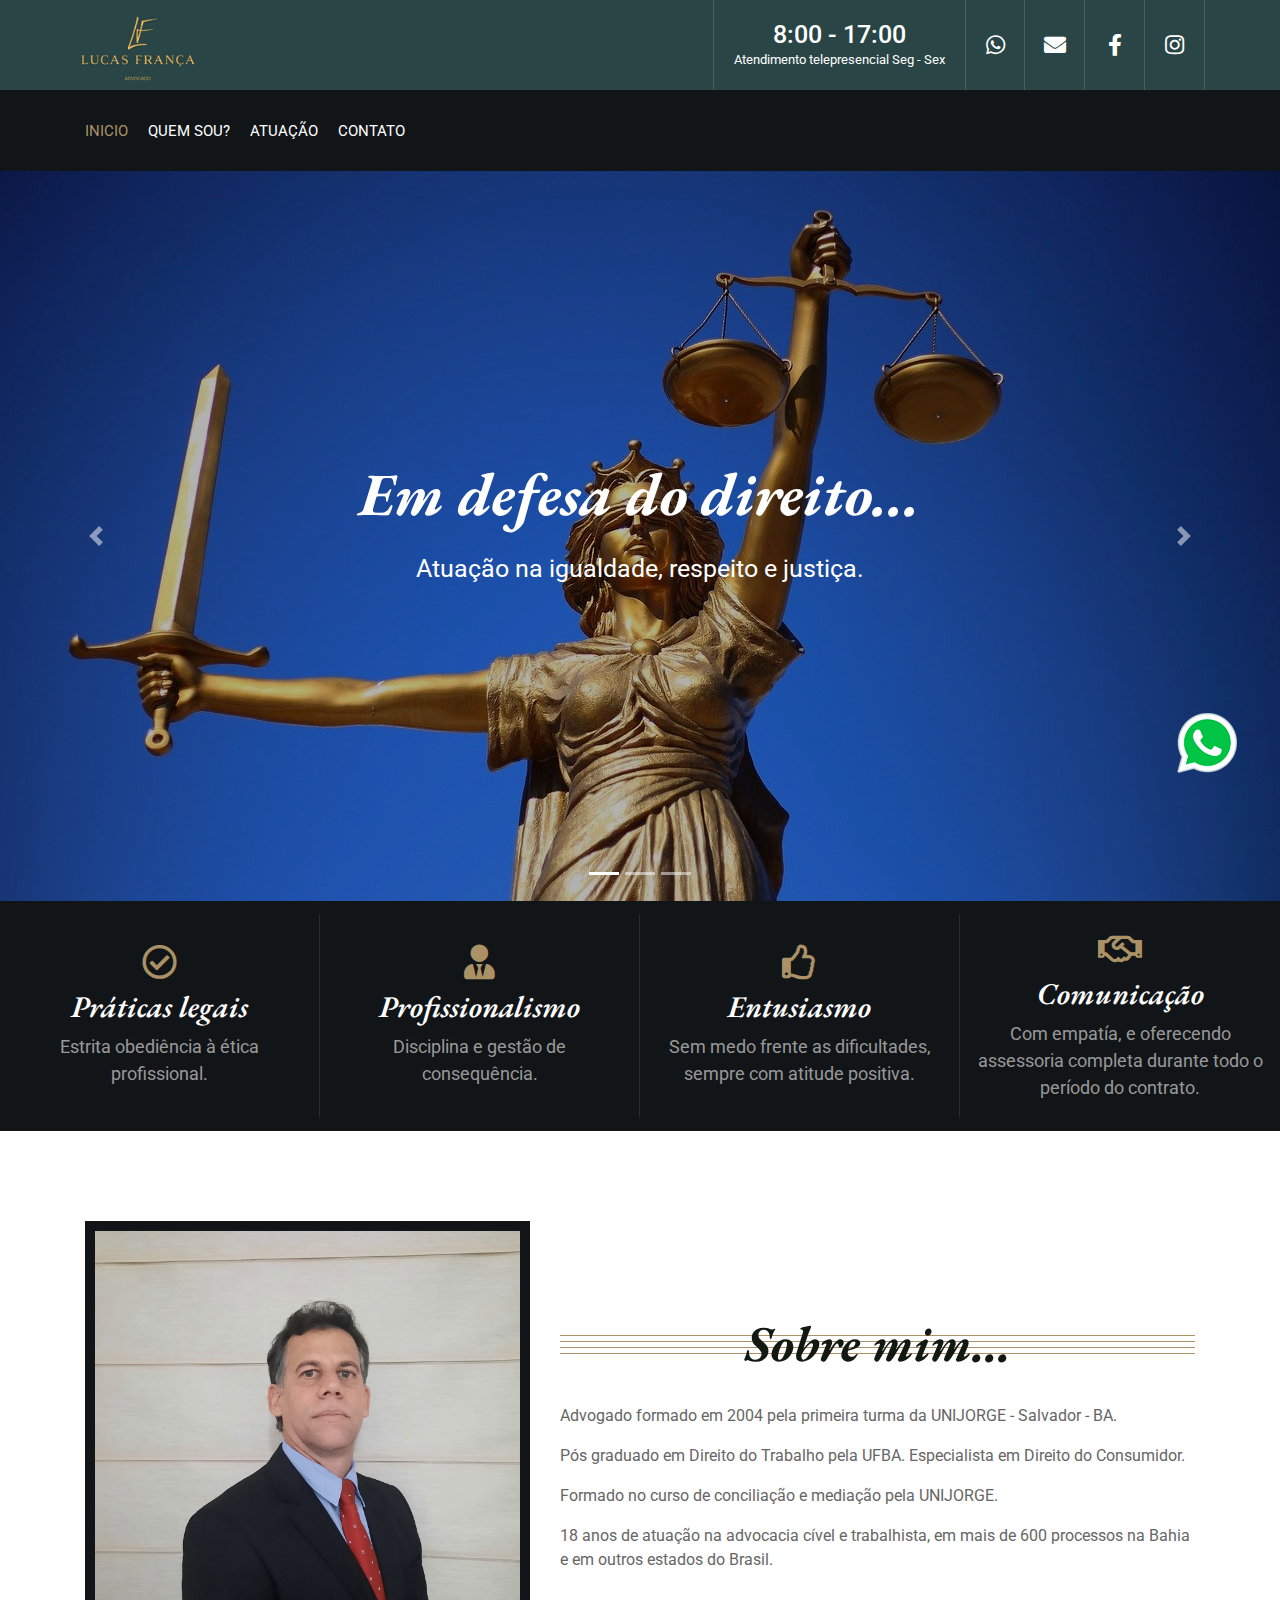
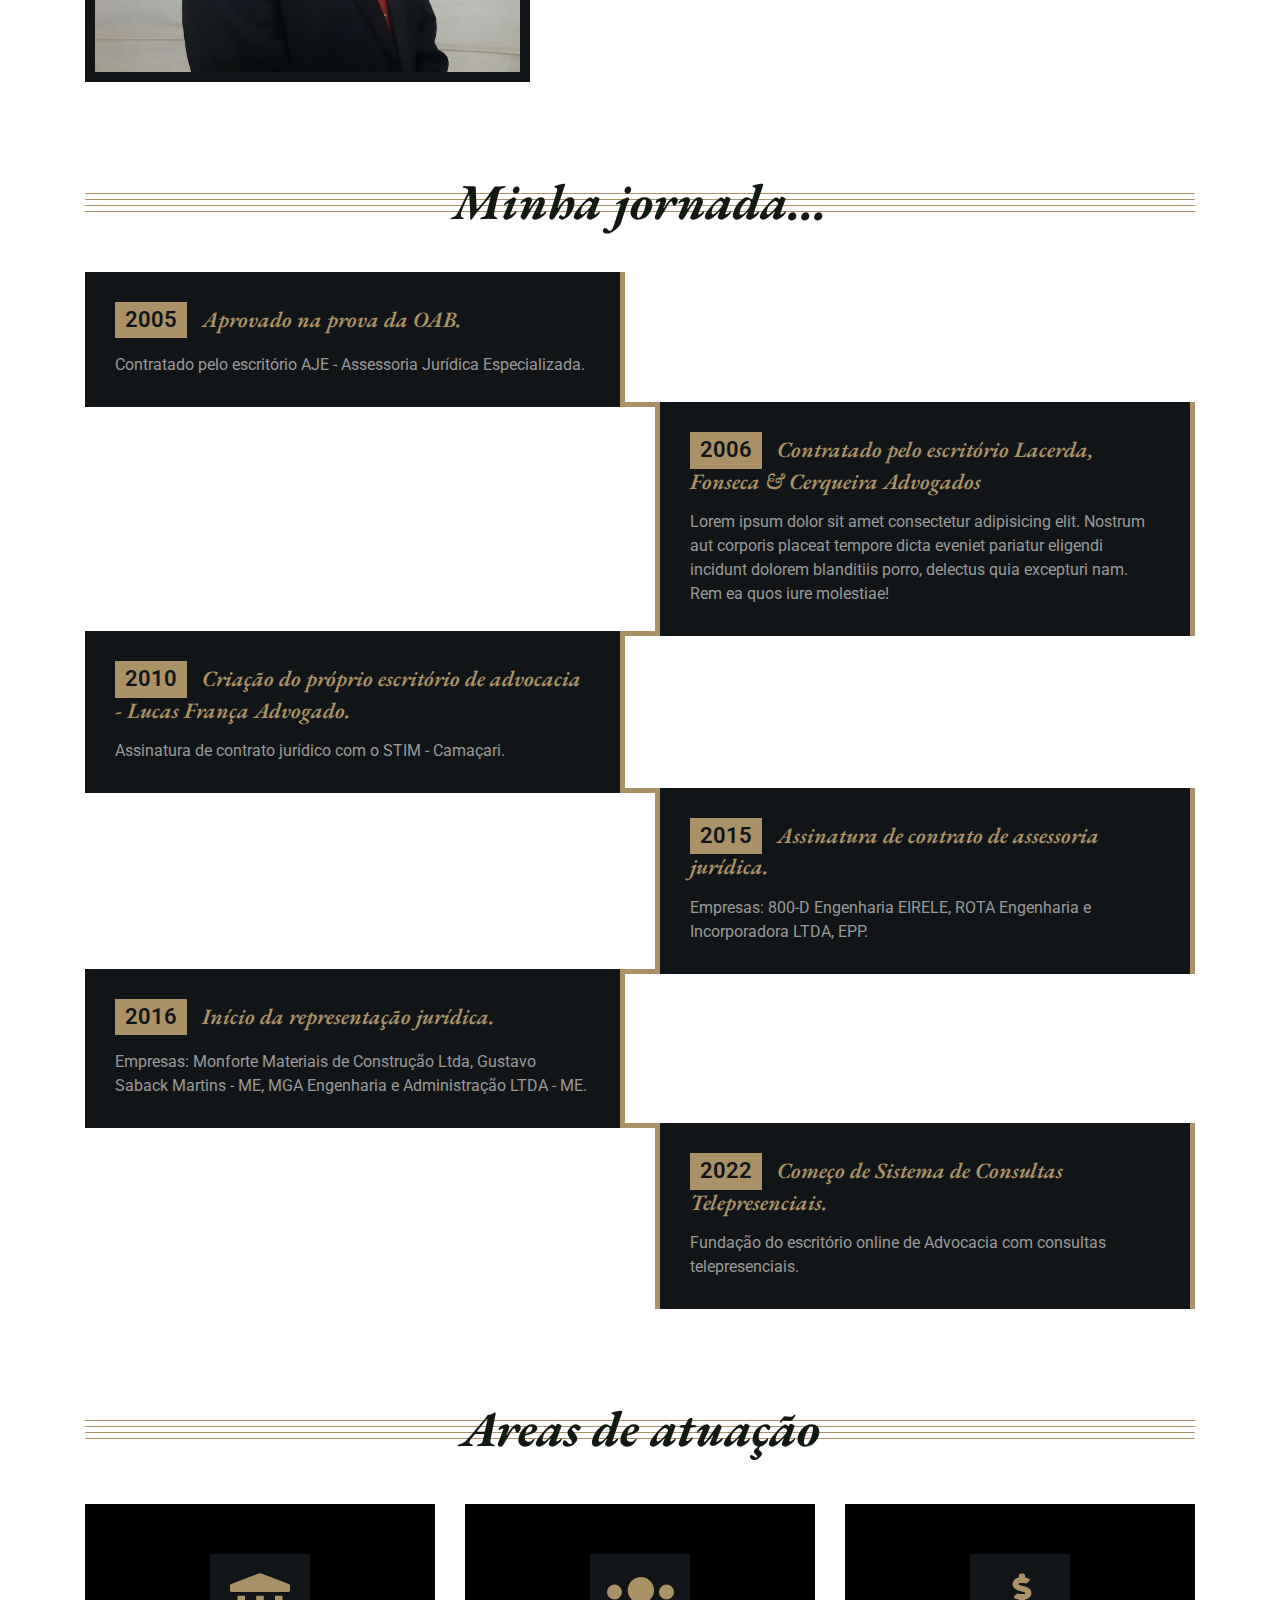
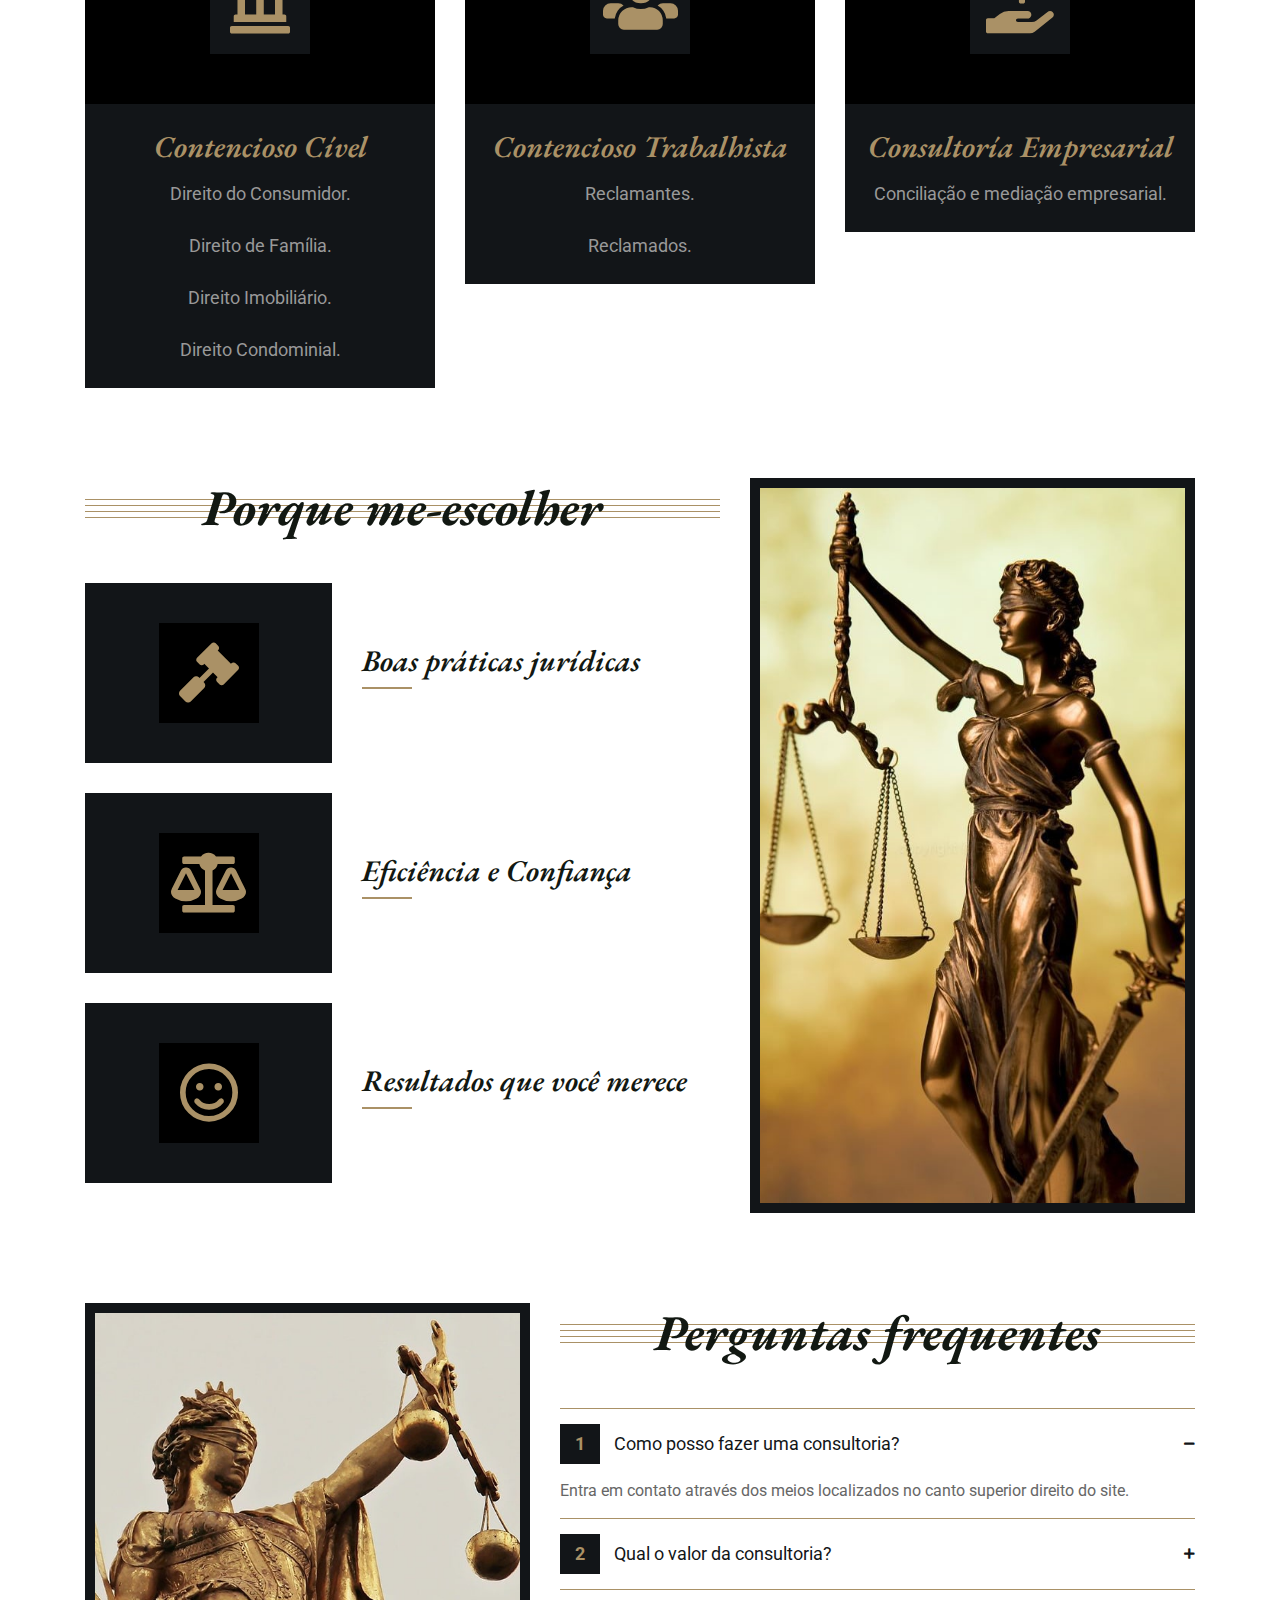
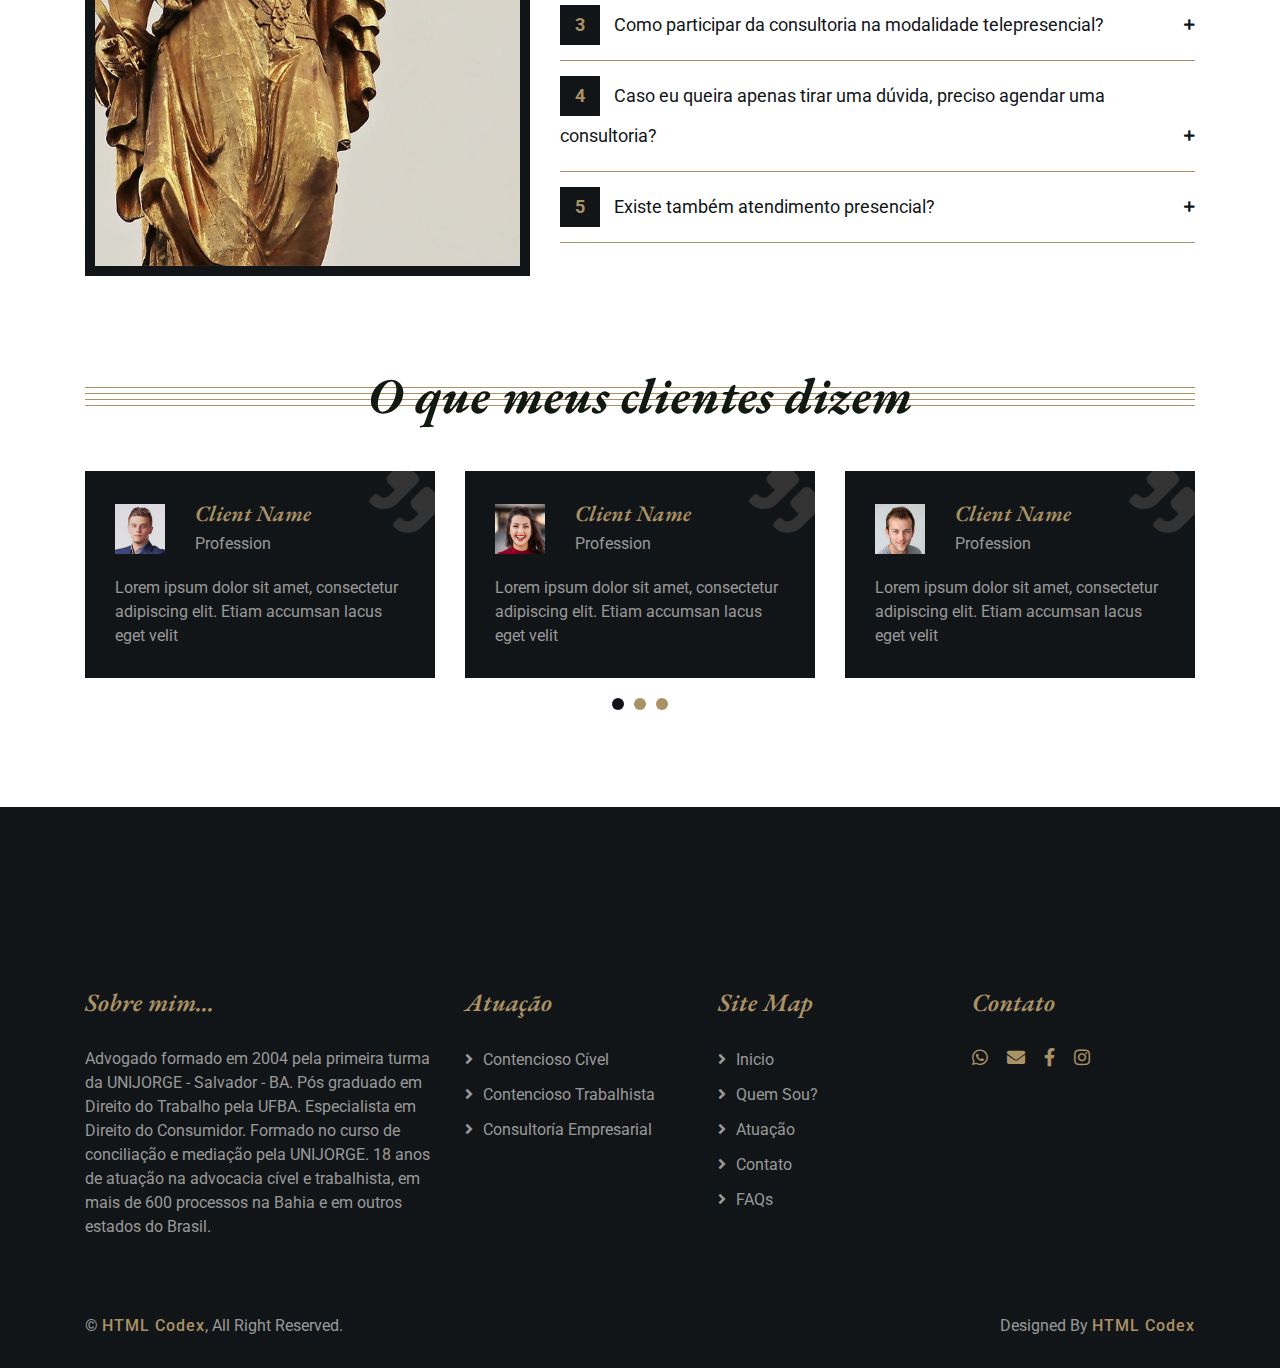
==== commit 51499fe9: "Mas cambios" ====
--- a/index.html
+++ b/index.html
@@ -55,7 +55,7 @@
                             </div>
                         </div>
                     </div>
-                </div>
+                </div>-
             </div>
             <!-- Top Bar End -->
 
@@ -315,7 +315,7 @@
                                 </div>
                                 <h3>Consultoría Empresarial</h3>
                                 <p>
-                                    Lorem ipsum dolor sit amet elit. Phasellus nec pretium mi. Curabitur facilisis ornare velit non
+                                    Conciliação e mediação empresarial.
                                 </p>
                                 <!-- <a class="btn" href="">Learn More</a> -->
                             </div>
@@ -378,9 +378,9 @@
                                 </div>
                                 <div class="col-7">
                                     <h3>Boas práticas jurídicas</h3>
-                                    <p>
+                                    <!-- <p>
                                         Lorem ipsum dolor sit amet elit. Phasellus nec pretium mi. Curabitur facilisis ornare velit non vulputate.
-                                    </p>
+                                    </p> -->
                                 </div>
                             </div>
                             <div class="row align-items-center feature-item">
@@ -391,9 +391,9 @@
                                 </div>
                                 <div class="col-7">
                                     <h3>Eficiência e Confiança</h3>
-                                    <p>
+                                    <!-- <p>
                                         Lorem ipsum dolor sit amet elit. Phasellus nec pretium mi. Curabitur facilisis ornare velit non vulputate.
-                                    </p>
+                                    </p> -->
                                 </div>
                             </div>
                             <div class="row align-items-center feature-item">
@@ -404,9 +404,9 @@
                                 </div>
                                 <div class="col-7">
                                     <h3>Resultados que você merece</h3>
-                                    <p>
+                                    <!-- <p>
                                         Lorem ipsum dolor sit amet elit. Phasellus nec pretium mi. Curabitur facilisis ornare velit non vulputate.
-                                    </p>
+                                    </p> -->
                                 </div>
                             </div>
                         </div>
@@ -583,7 +583,6 @@
                 </div>
             </div>
             <!-- FAQs End -->
-
 
             <!-- Testimonial Start -->
             <div class="testimonial">
@@ -825,16 +824,16 @@
                 </div>
             </div> -->
             <!-- Blog End -->
-            
+
             <!-- Footer Start -->
             <div class="footer">
                 <div class="container">
                     <div class="row">
                         <div class="col-md-6 col-lg-4">
                             <div class="footer-about">
-                                <h2>About Us</h2>
-                                <p>
-                                    Lorem ipsum dolor sit amet, consectetur adipiscing elit. Quisque eu lectus a leo tristique dictum nec non quam. Suspendisse convallis, tortor eu placerat rhoncus, lorem quam iaculis felis, sed eleifend lacus neque id eros. Integer convallis volutpat neque
+                                <h2>Sobre mim...</h2>
+                                <p>
+                                    Advogado formado em 2004 pela primeira turma da UNIJORGE - Salvador - BA. Pós graduado em Direito do Trabalho pela UFBA. Especialista em Direito do Consumidor. Formado no curso de conciliação e mediação pela UNIJORGE. 18 anos de atuação na advocacia cível e trabalhista, em mais de 600 processos na Bahia e em outros estados do Brasil.
                                 </p>
                             </div>
                         </div>
@@ -842,43 +841,44 @@
                             <div class="row">
                         <div class="col-md-6 col-lg-4">
                             <div class="footer-link">
-                                <h2>Services Areas</h2>
-                                <a href="">Civil Law</a>
-                                <a href="">Family Law</a>
-                                <a href="">Business Law</a>
-                                <a href="">Education Law</a>
-                                <a href="">Immigration Law</a>
+                                <h2>Atuação</h2>
+                                <a href="">Contencioso Cível</a>
+                                <a href="">Contencioso Trabalhista</a>
+                                <a href="">Consultoría Empresarial</a>
+                                <!-- <a href="">Education Law</a> -->
+                                <!-- <a href="">Immigration Law</a> -->
                             </div>
                         </div>
                         <div class="col-md-6 col-lg-4">
                             <div class="footer-link">
-                                <h2>Useful Pages</h2>
-                                <a href="">About Us</a>
-                                <a href="">Practices</a>
-                                <a href="">Attorneys</a>
-                                <a href="">Case Studies</a>
+                                <h2>Site Map</h2>
+                                <a href="">Inicio</a>
+                                <a href="">Quem Sou?</a>
+                                <a href="">Atuação</a>
+                                <a href="">Contato</a>
                                 <a href="">FAQs</a>
                             </div>
                         </div>
                         <div class="col-md-6 col-lg-4">
                             <div class="footer-contact">
-                                <h2>Get In Touch</h2>
-                                <p><i class="fa fa-map-marker-alt"></i>123 Street, New York, USA</p>
-                                <p><i class="fa fa-phone-alt"></i>+012 345 67890</p>
-                                <p><i class="fa fa-envelope"></i>info@example.com</p>
+                                <h2>Contato</h2>
+                                <!-- <p><i class="fa fa-map-marker-alt"></i>123 Street, New York, USA</p> -->
+                                <!-- <p><i class="fa fa-phone-alt"></i>+012 345 67890</p> -->
+                                <!-- <p><i class="fa fa-envelope"></i> lucas.sfs@gmail.com</p> -->
                                 <div class="footer-social">
-                                    <a href=""><i class="fab fa-whatsapp"></i></a>
-                                    <a href=""><i class="fab fa-facebook-f"></i></a>
-                                    <a href=""><i class="fab fa-instagram"></i></a>
-                                    <a href=""><i class="fab fa-linkedin-in"></i></a>
-                                </div>
-                            </div>
-                        </div>
-                        </div>
-                    </div>
-                    </div>
-                </div>
-                <div class="container footer-menu">
+                                    <a href="https://wa.link/kbo53f"><i class="fab fa-whatsapp"></i></a>
+                                    <a href="lucas.sfs@gmail.com"><i class="fas fa-envelope"></i></a>
+                                    <!-- <a href=""><i class="fab fa-twitter"></i></a> -->
+                                    <a href="https://www.facebook.com/profile.php?id=100048726273113"><i class="fab fa-facebook-f"></i></a>
+                                    <a href="https://www.instagram.com/lucasfrancaadvogado/"><i class="fab fa-instagram"></i></a>
+                                </div>
+                            </div>
+                        </div>
+                        </div>
+                    </div>
+                    </div>
+                </div>
+                <!-- <div class="container footer-menu">
                     <div class="f-menu">
                         <a href="">Terms of use</a>
                         <a href="">Privacy policy</a>
@@ -886,14 +886,14 @@
                         <a href="">Help</a>
                         <a href="">FQAs</a>
                     </div>
-                </div>
+                </div> -->
                 <div class="container copyright">
                     <div class="row">
                         <div class="col-md-6">
                             <p>&copy; <a href="https://htmlcodex.com/law-firm-website-template">HTML Codex</a>, All Right Reserved.</p>
                         </div>
                         <div class="col-md-6">
-                            <p>Designed by WasabiDev using a template from <a href="https://htmlcodex.com">HTML Codex</a></p>
+                            <p>Designed By <a href="https://htmlcodex.com">HTML Codex</a></p>
                         </div>
                     </div>
                 </div>
@@ -902,6 +902,12 @@
             
             <a href="#" class="back-to-top"><i class="fa fa-chevron-up"></i></a>
         </div>
+
+    <!--WHATSAPP -->
+    <div class="whatsapp">
+        <a href="https://wa.me/5571984146054?text=Hi!%20I'm%20intersting%20in...%20" target="_blank">
+        <img src="./img/whatsapp.png"></a>
+      </div>
 
         <!-- JavaScript Libraries -->
         <script src="https://code.jquery.com/jquery-3.4.1.min.js"></script>
--- a/css/style.css
+++ b/css/style.css
@@ -1771,3 +1771,23 @@
         text-align: center;
     }
 }
+
+.whatsapp {
+    display: block;
+    position: fixed;
+    padding: 2em;
+    z-index: 20;
+    top: 75%;
+    text-align: center;
+    float: right;
+    right: 5px;
+    -webkit-transition-timing-function: linear;
+            transition-timing-function: linear;
+    -webkit-transition-duration: 2s;
+            transition-duration: 2s;
+  }
+  
+  .whatsapp :hover {
+    -webkit-transform: translateY(-20px);
+            transform: translateY(-20px);
+  }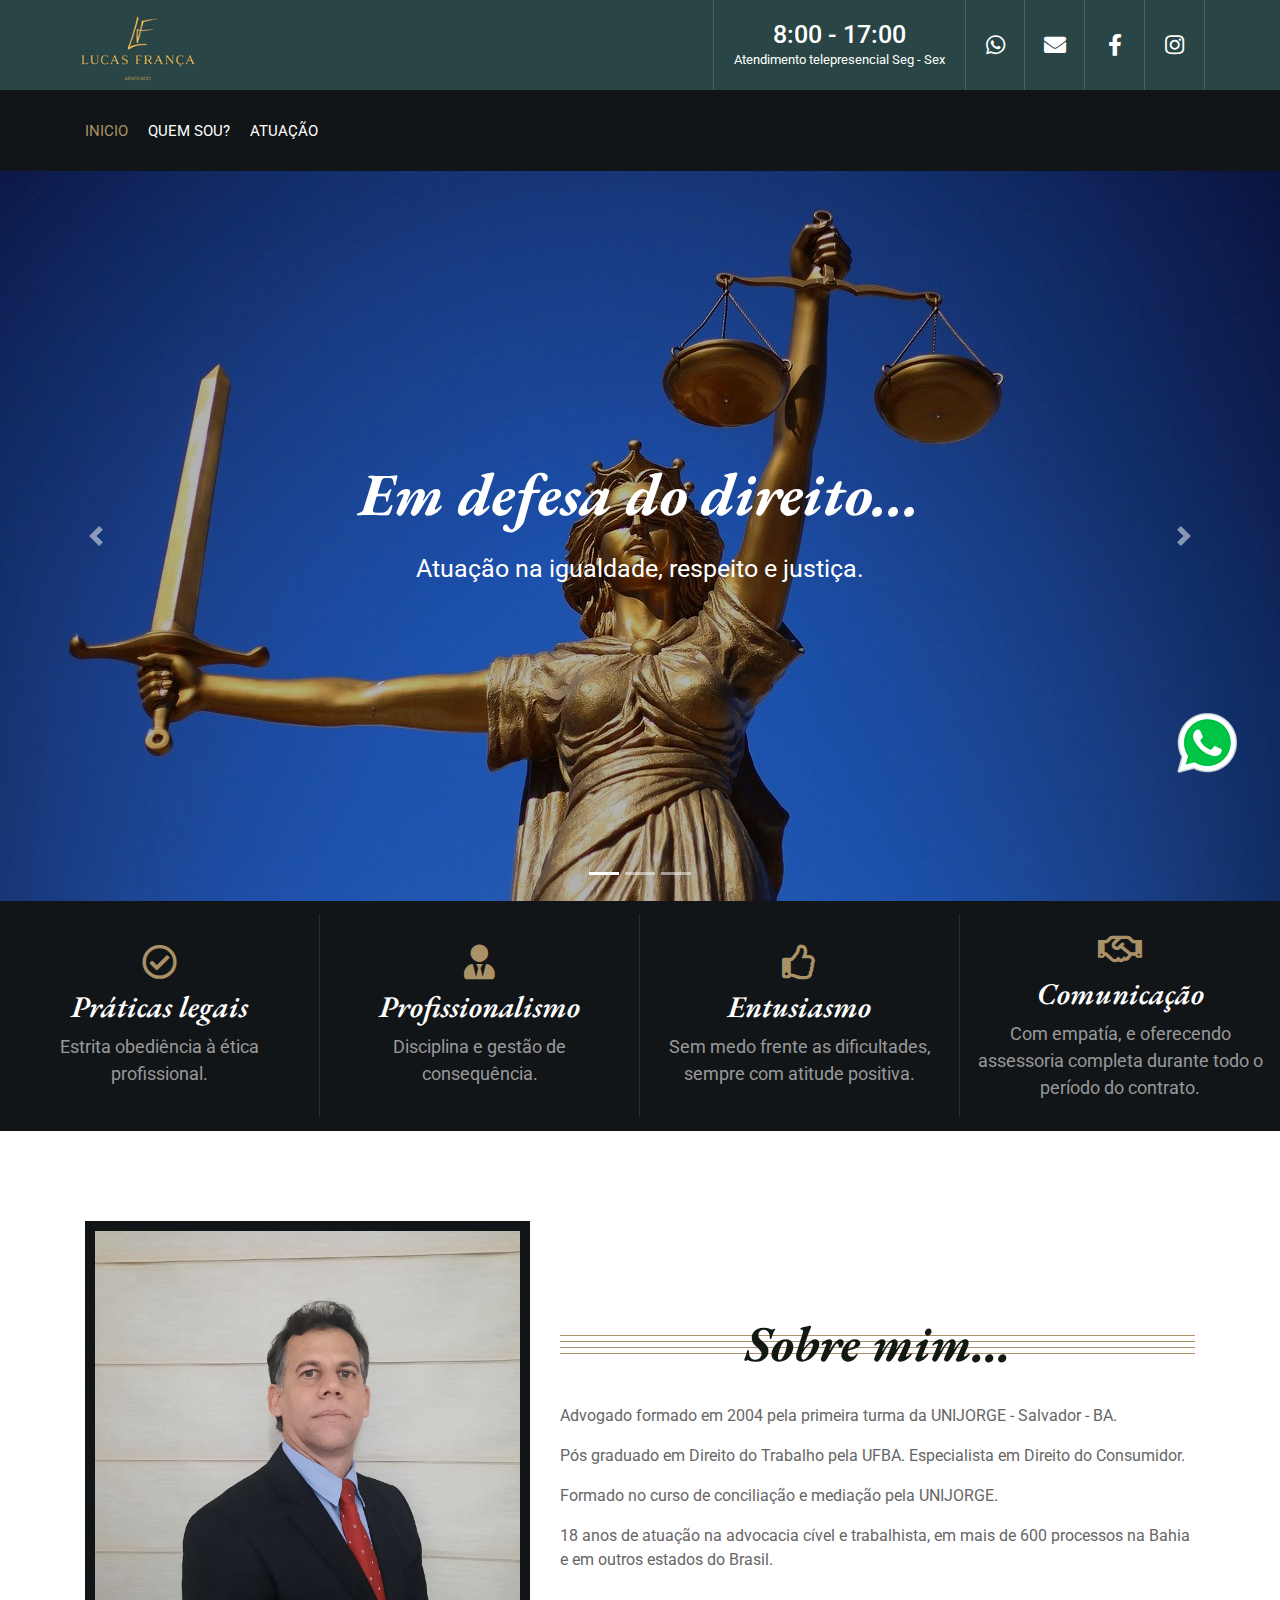
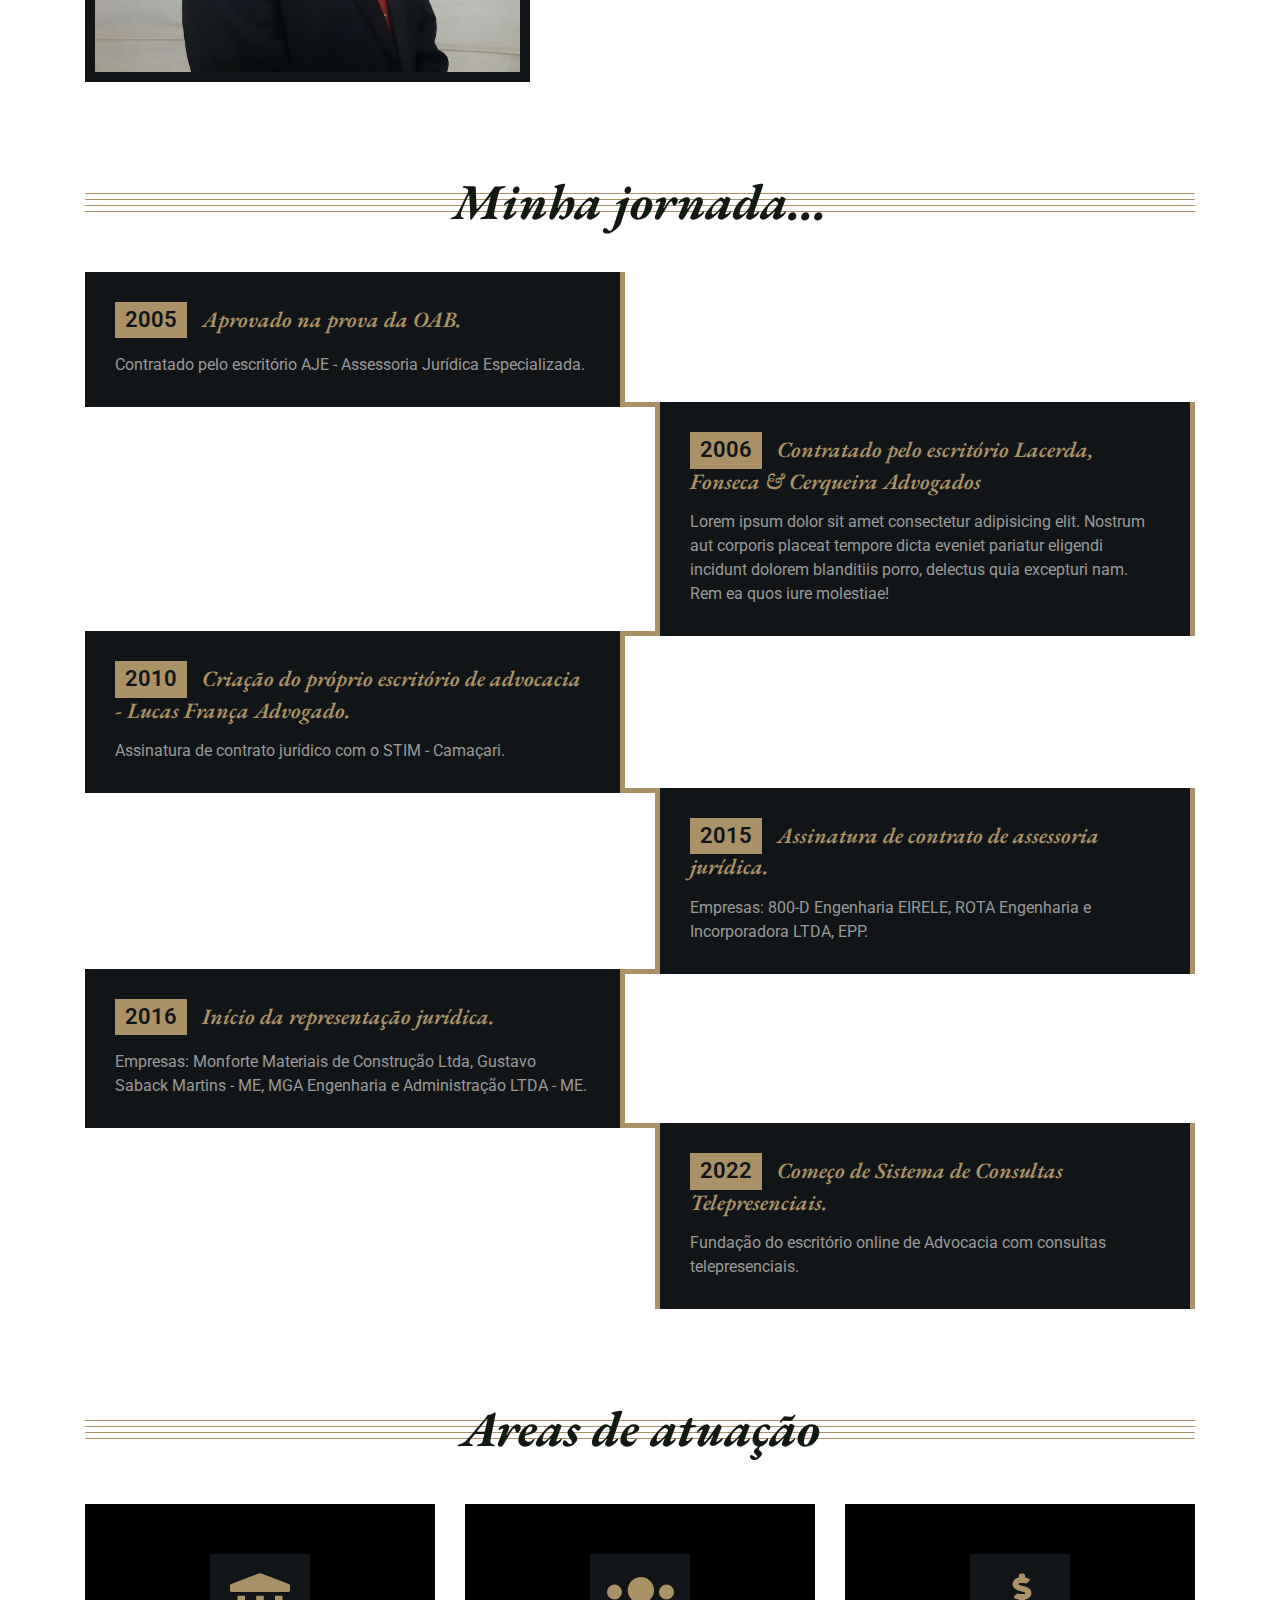
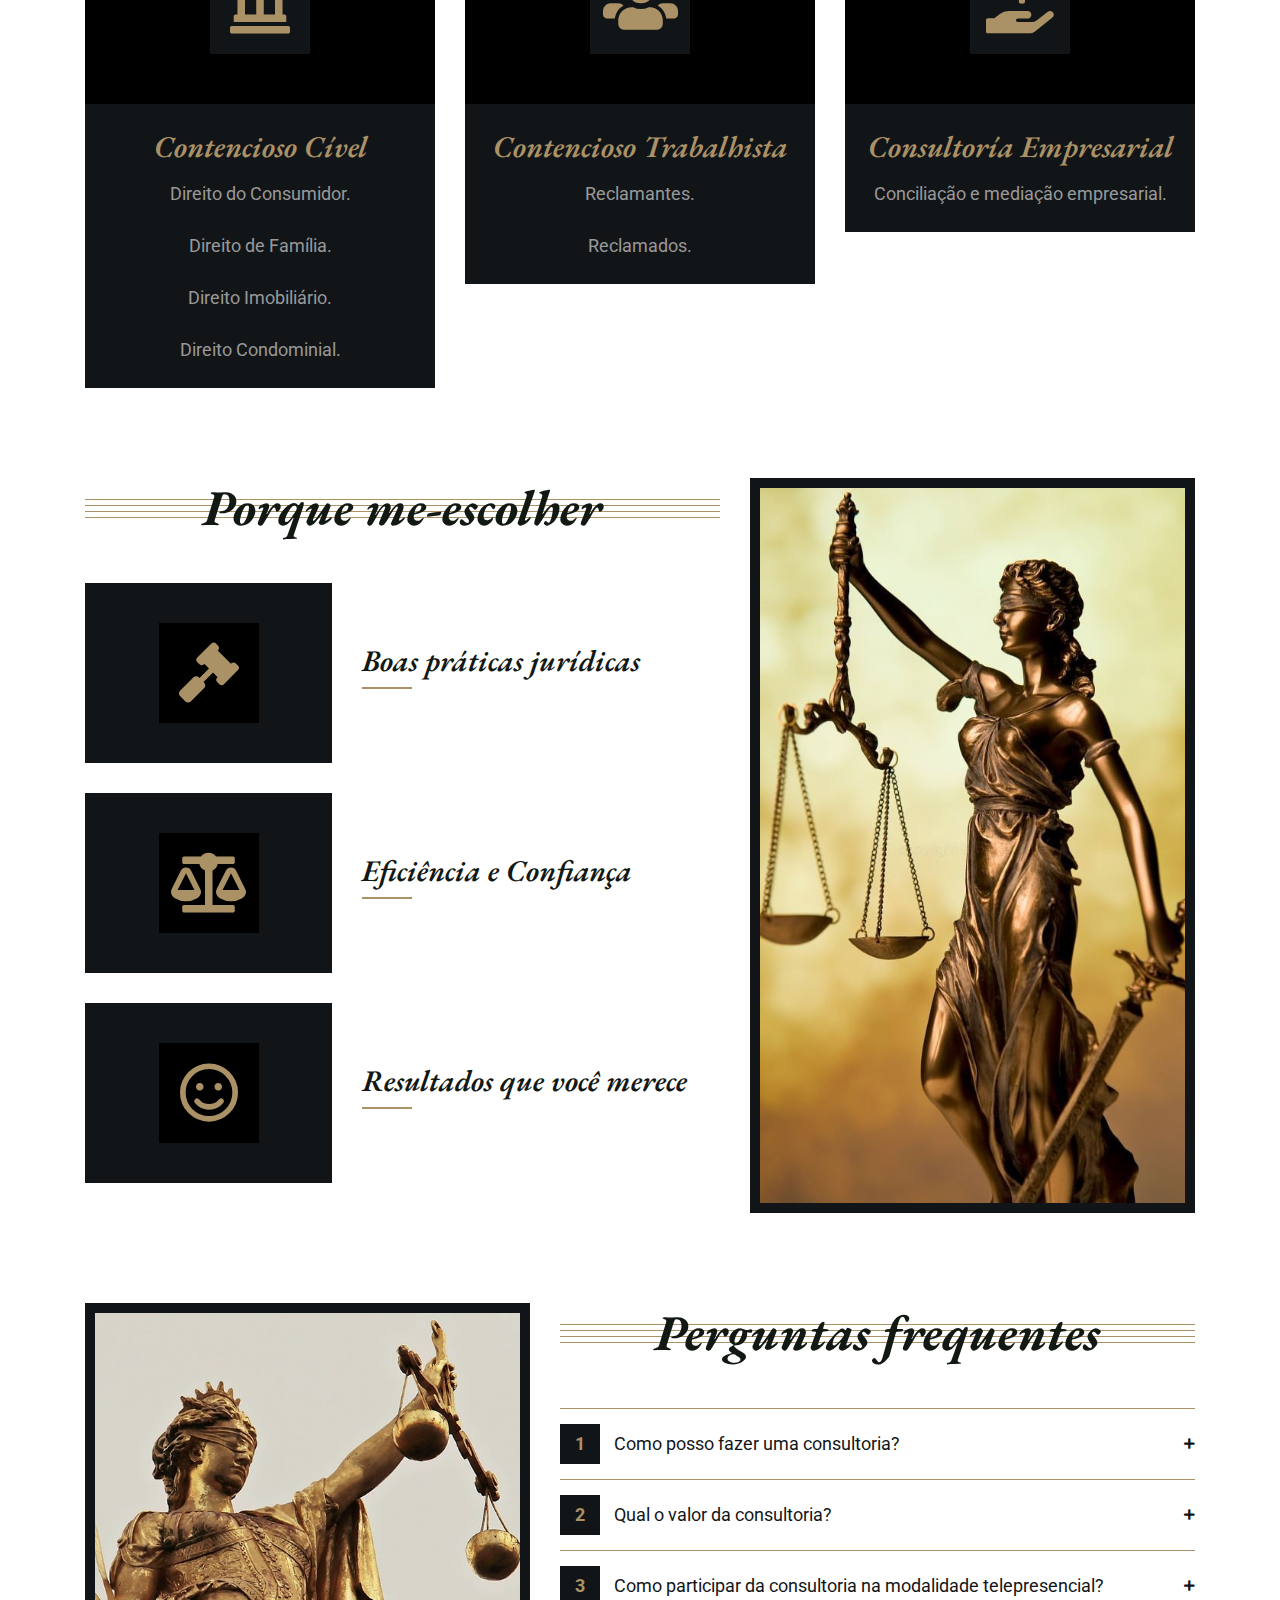
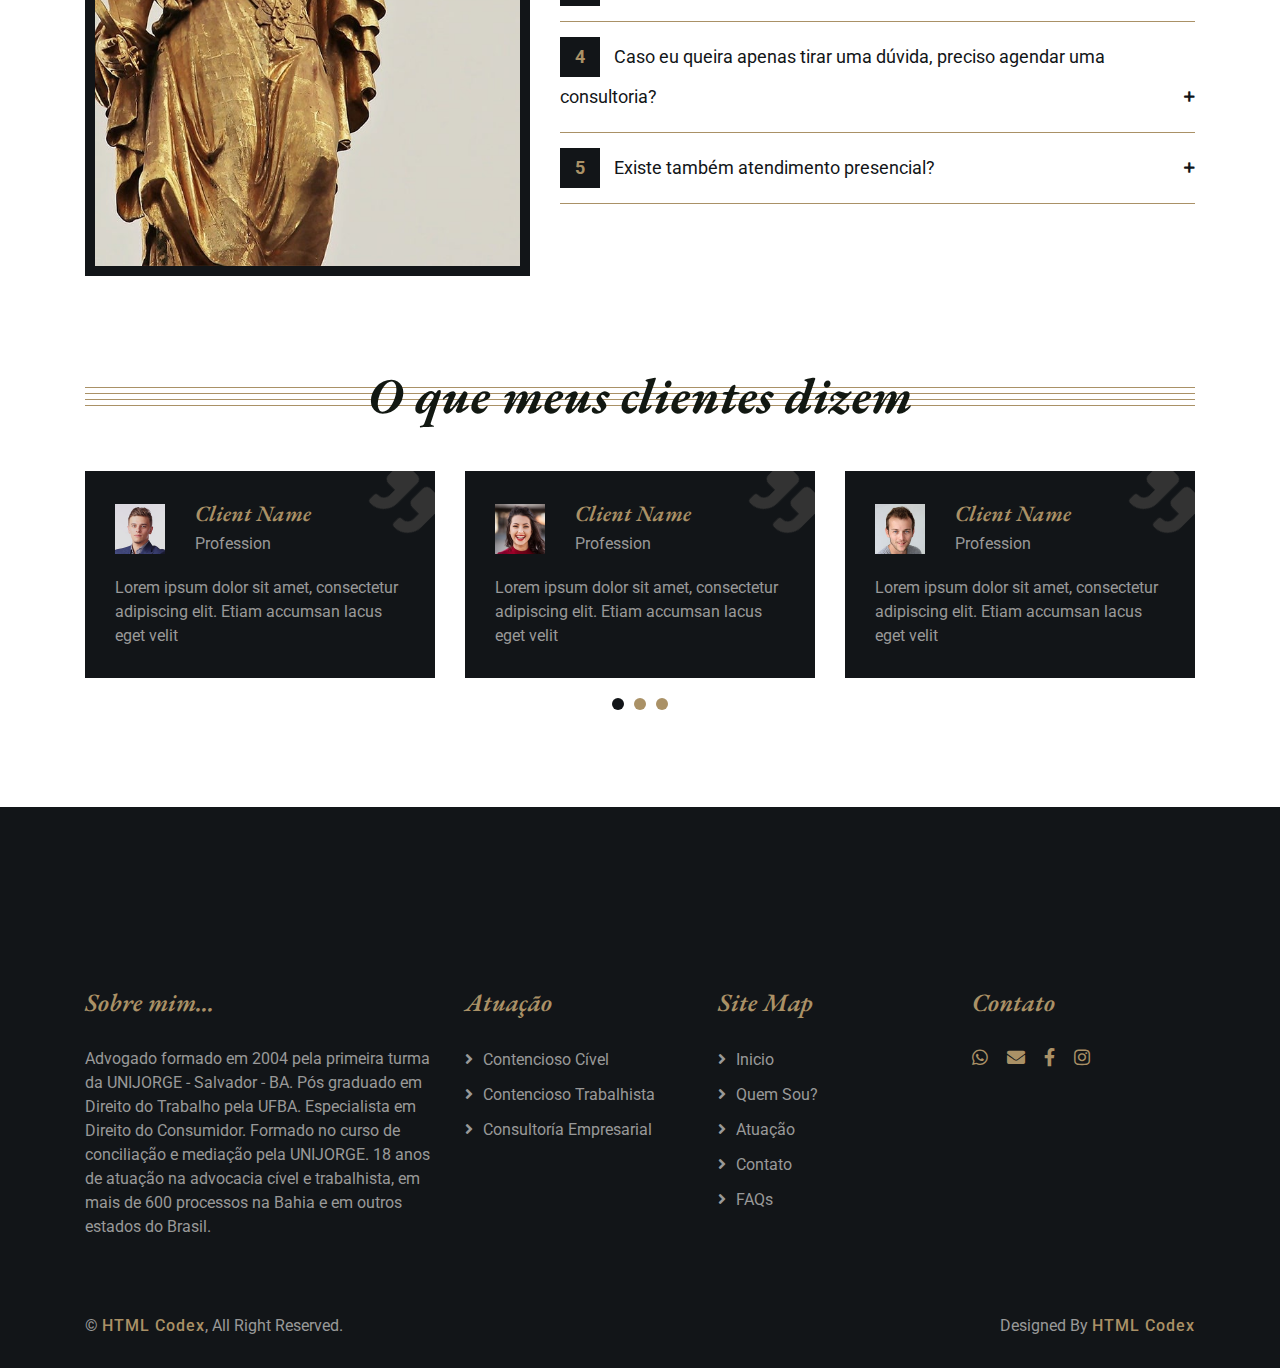
==== commit 351eb7d2: "mensaje de Whatsapp" ====
--- a/index.html
+++ b/index.html
@@ -48,7 +48,7 @@
                                 </div> -->
                                 <div class="social">
                                     <a href="https://wa.link/kbo53f"><i class="fab fa-whatsapp"></i></a>
-                                    <a href="lucas.sfs@gmail.com"><i class="fas fa-envelope"></i></a>
+                                    <a href="mailto:lucas.sfs@gmail.com"><i class="fas fa-envelope"></i></a>
                                     <a href="https://www.facebook.com/profile.php?id=100048726273113"><i class="fab fa-facebook-f"></i></a>
                                     <a href="https://www.instagram.com/lucasfrancaadvogado/"><i class="fab fa-instagram"></i></a>
                                 </div>
@@ -83,7 +83,7 @@
                                         <a href="single.html" class="dropdown-item">Single Page</a>
                                     </div>
                                 </div> -->
-                                <a href="contact.html" class="nav-item nav-link">Contato</a>
+                                <!-- <a href="contact.html" class="nav-item nav-link">Contato</a> -->
                             </div>
                             <!-- <div class="ml-auto">
                                 <a class="btn" href="https://htmlcodex.com/law-firm-website-template">Get Appointment</a>
@@ -518,11 +518,11 @@
                             <div id="accordion">
                                 <div class="card">
                                     <div class="card-header">
-                                        <a class="card-link collapsed" data-toggle="collapse" href="#collapseOne" aria-expanded="true">
+                                        <a class="card-link collapsed" data-toggle="collapse" href="#collapseOne" aria-expanded="false">
                                             <span>1</span> Como posso fazer uma consultoria?
                                         </a>
                                     </div>
-                                    <div id="collapseOne" class="collapse show" data-parent="#accordion">
+                                    <div id="collapseOne" class="collapse" data-parent="#accordion">
                                         <div class="card-body">
                                             Entra em contato através dos meios localizados no canto superior direito do site.
                                         </div>
@@ -867,7 +867,7 @@
                                 <!-- <p><i class="fa fa-envelope"></i> lucas.sfs@gmail.com</p> -->
                                 <div class="footer-social">
                                     <a href="https://wa.link/kbo53f"><i class="fab fa-whatsapp"></i></a>
-                                    <a href="lucas.sfs@gmail.com"><i class="fas fa-envelope"></i></a>
+                                    <a href="mailto:lucas.sfs@gmail.com"><i class="fas fa-envelope"></i></a>
                                     <!-- <a href=""><i class="fab fa-twitter"></i></a> -->
                                     <a href="https://www.facebook.com/profile.php?id=100048726273113"><i class="fab fa-facebook-f"></i></a>
                                     <a href="https://www.instagram.com/lucasfrancaadvogado/"><i class="fab fa-instagram"></i></a>
@@ -905,7 +905,7 @@
 
     <!--WHATSAPP -->
     <div class="whatsapp">
-        <a href="https://wa.me/5571984146054?text=Hi!%20I'm%20intersting%20in...%20" target="_blank">
+        <a href="https://wa.me/557191427575?text=Olá!%20IComo%20posso%20ser%20útil%20para%20você?%20" target="_blank">
         <img src="./img/whatsapp.png"></a>
       </div>
 
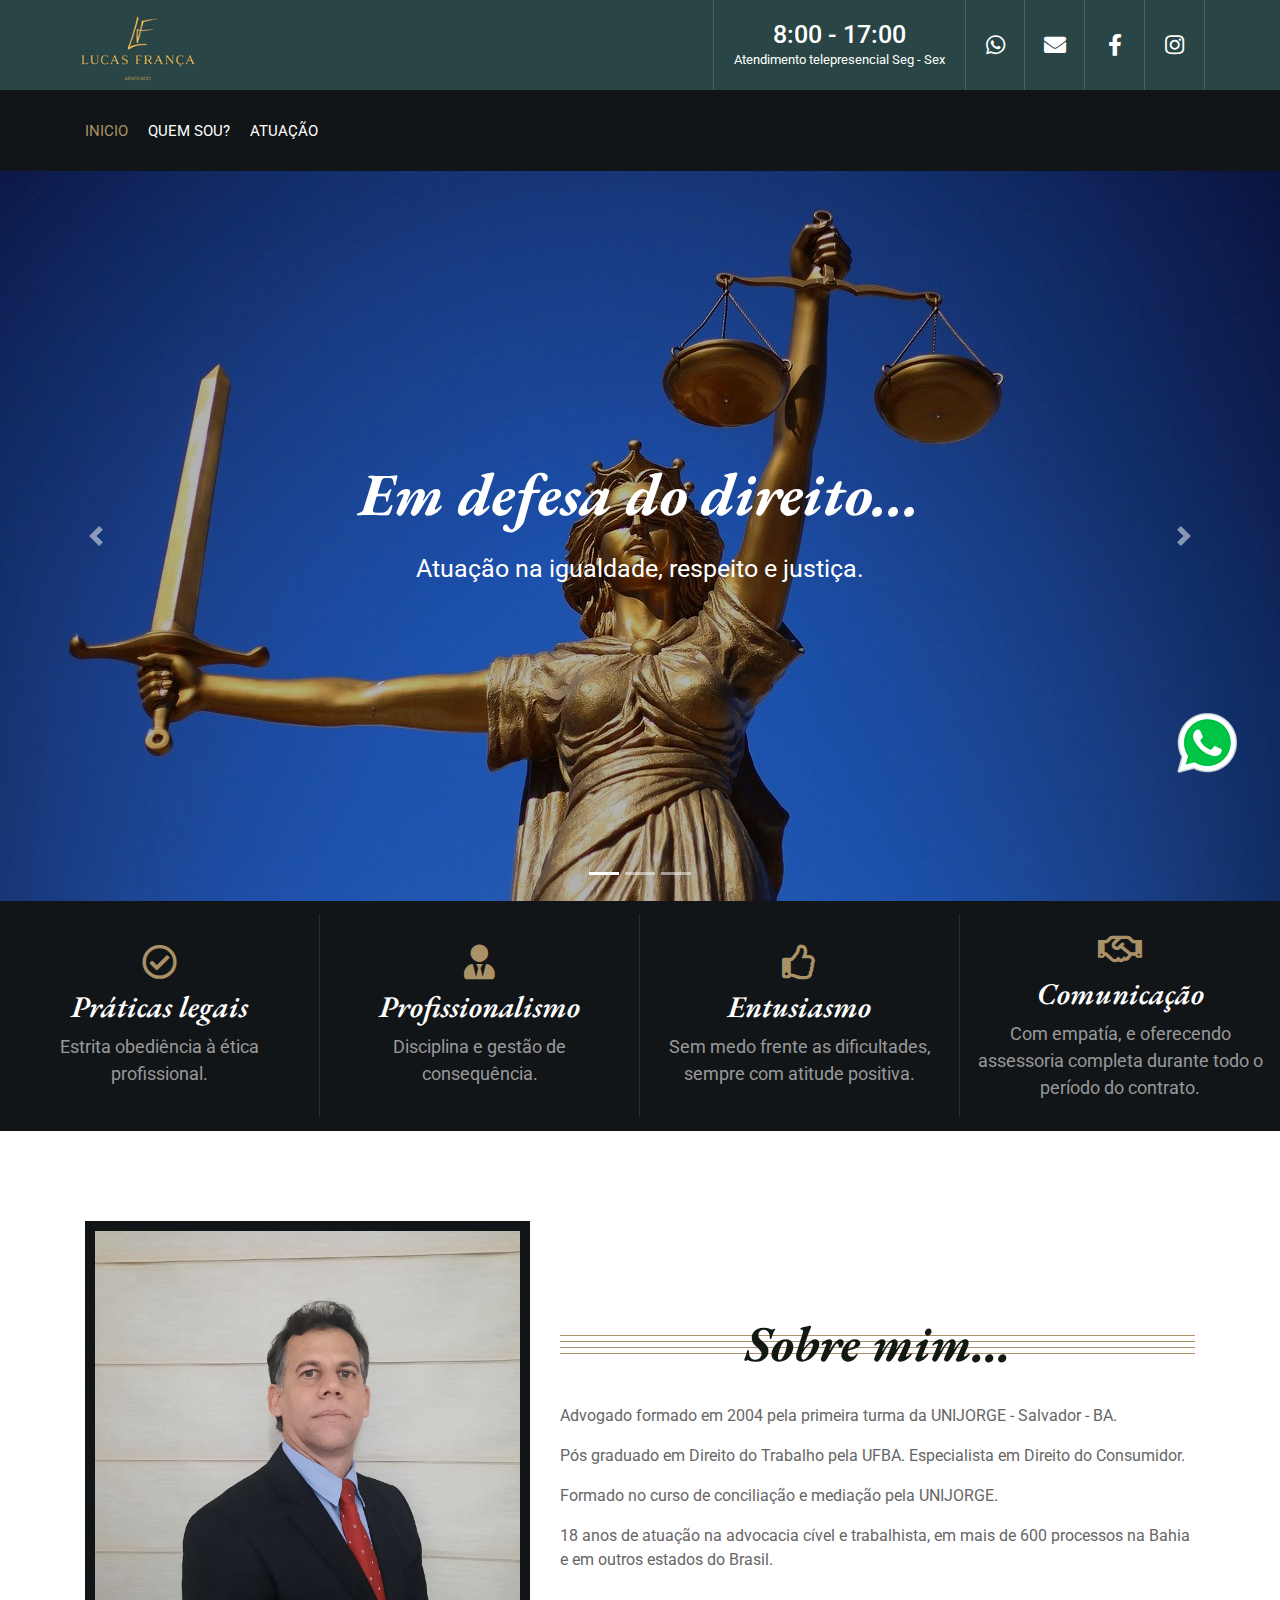
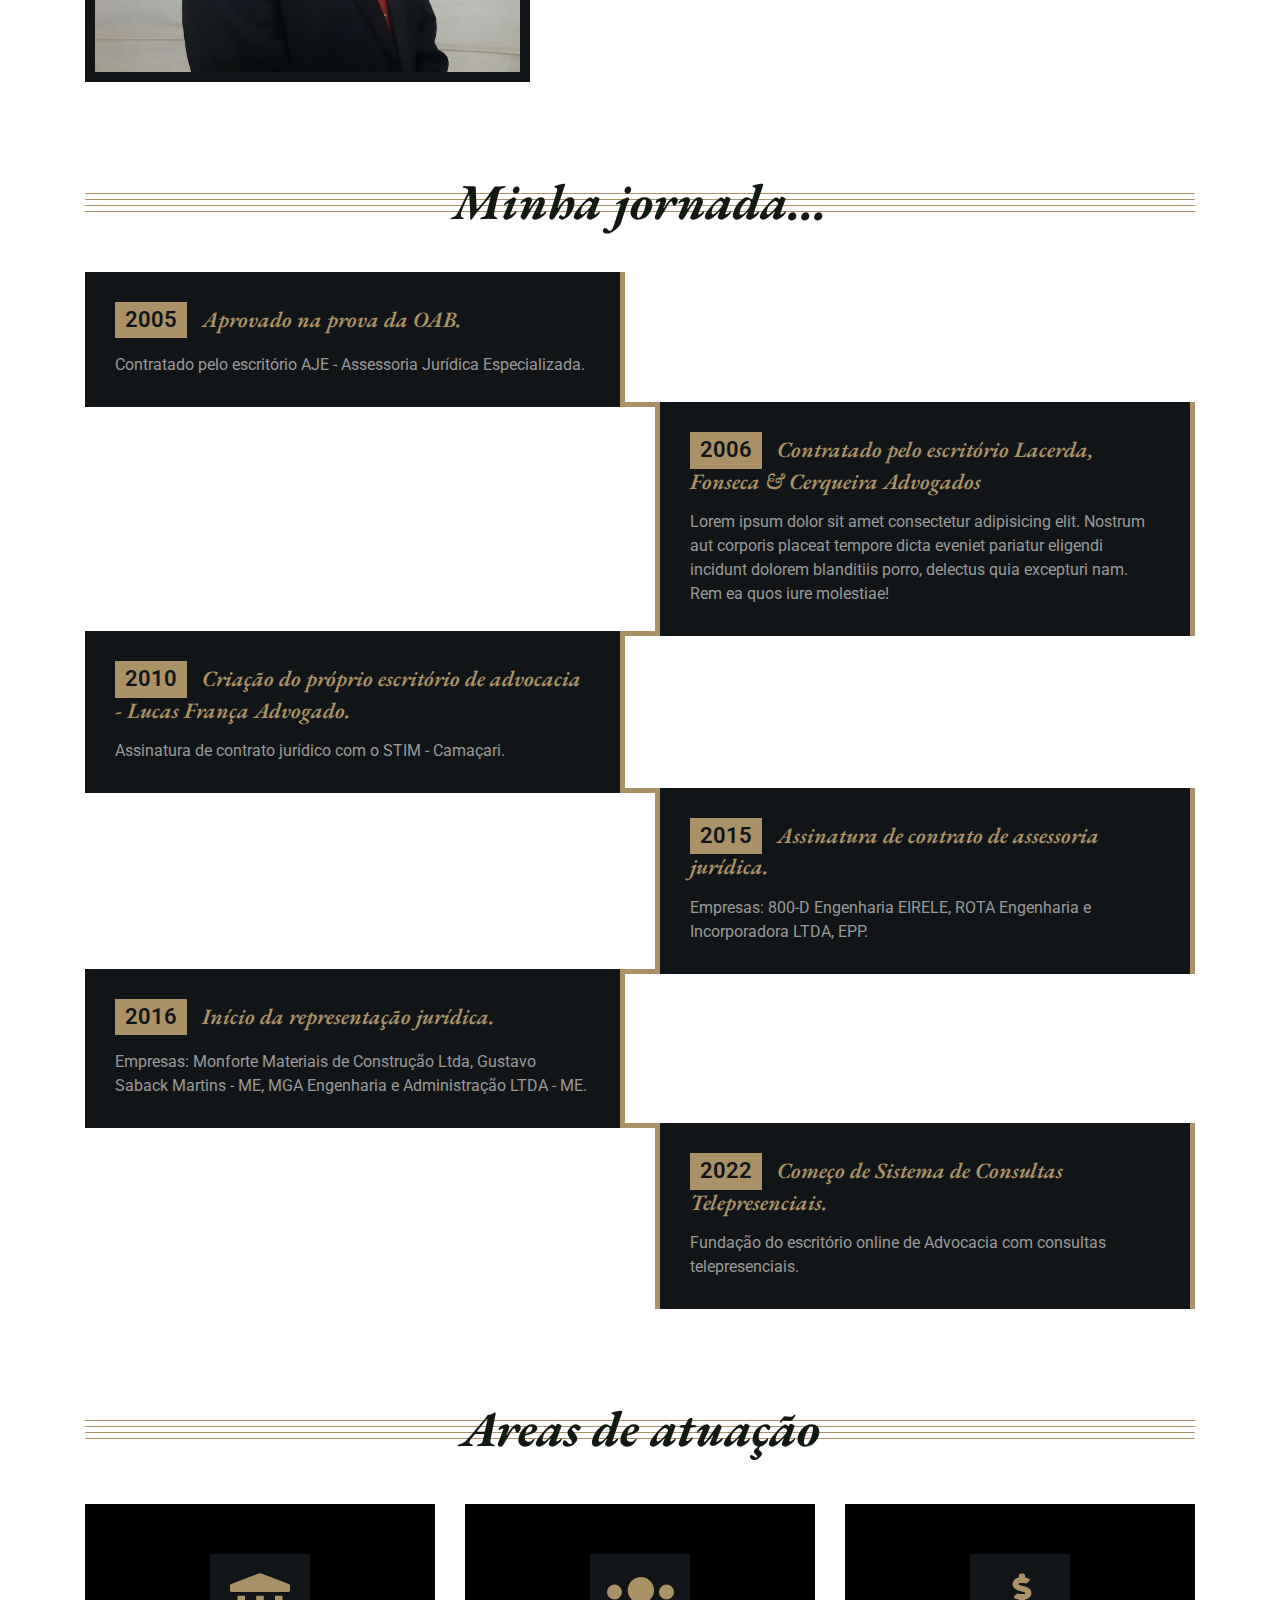
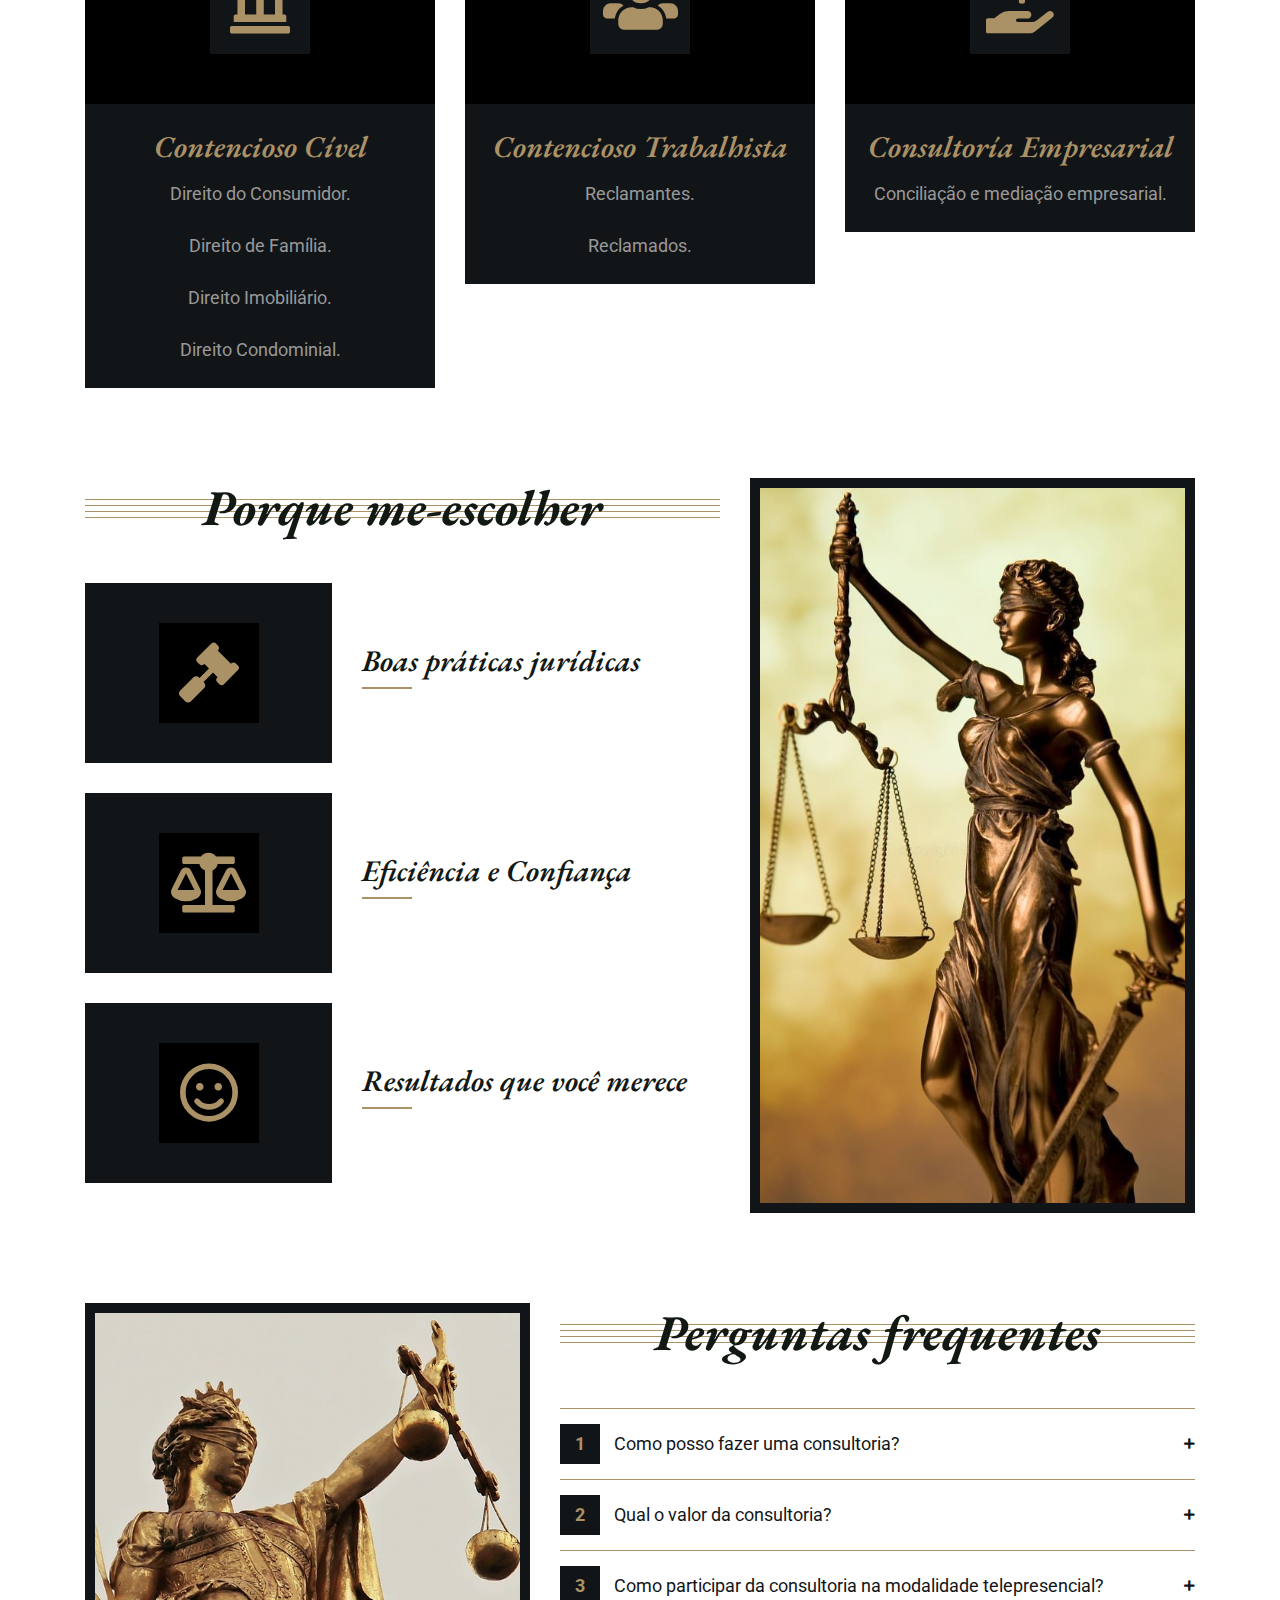
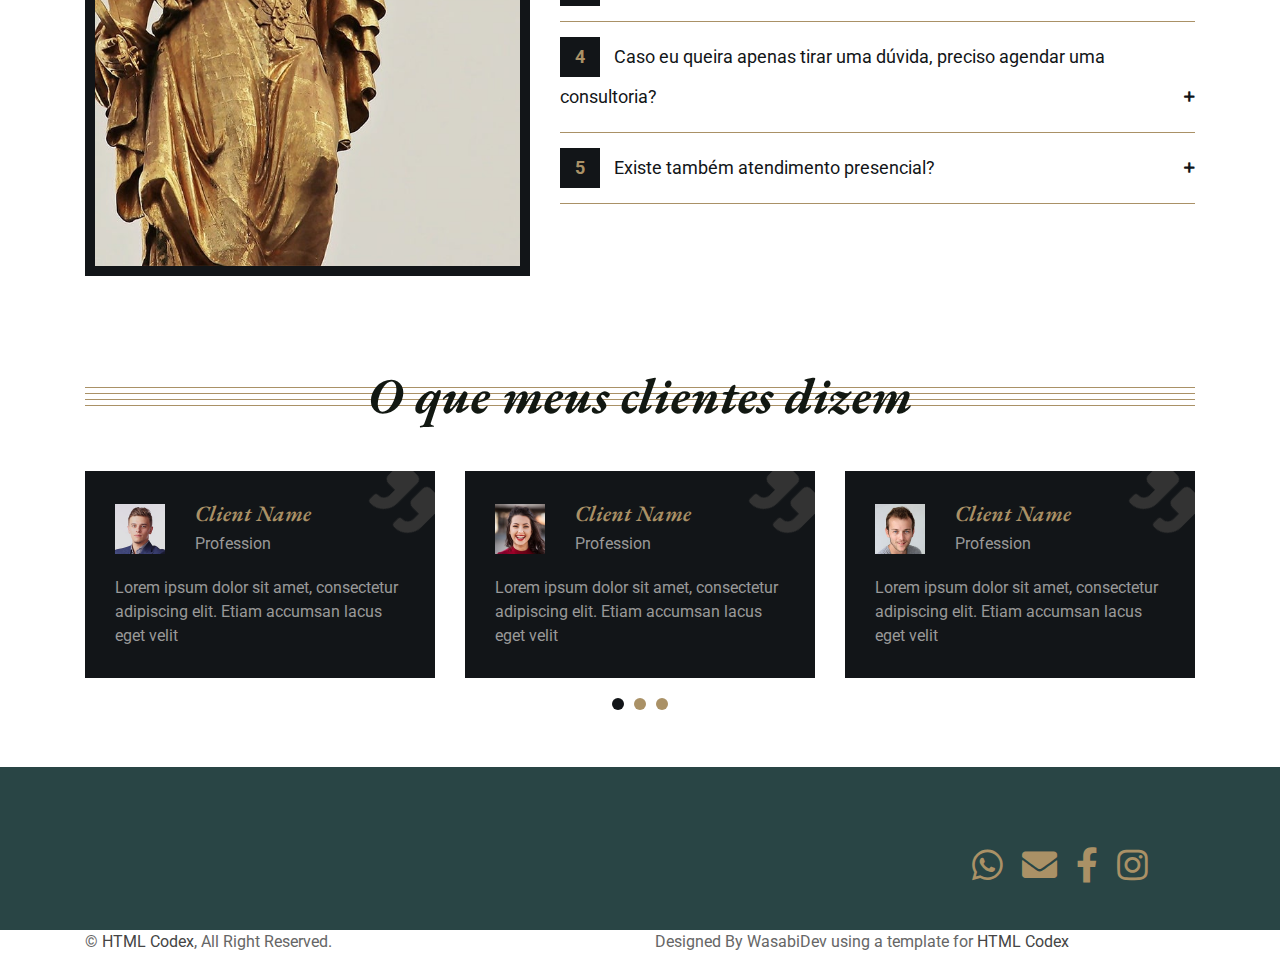
==== commit 71249a70: "Cambios en el footer" ====
--- a/index.html
+++ b/index.html
@@ -825,50 +825,23 @@
             </div> -->
             <!-- Blog End -->
 
-            <!-- Footer Start -->
+            <!-- New Footer Start -->
             <div class="footer">
                 <div class="container">
                     <div class="row">
                         <div class="col-md-6 col-lg-4">
-                            <div class="footer-about">
-                                <h2>Sobre mim...</h2>
-                                <p>
-                                    Advogado formado em 2004 pela primeira turma da UNIJORGE - Salvador - BA. Pós graduado em Direito do Trabalho pela UFBA. Especialista em Direito do Consumidor. Formado no curso de conciliação e mediação pela UNIJORGE. 18 anos de atuação na advocacia cível e trabalhista, em mais de 600 processos na Bahia e em outros estados do Brasil.
-                                </p>
-                            </div>
                         </div>
                         <div class="col-md-6 col-lg-8">
                             <div class="row">
                         <div class="col-md-6 col-lg-4">
-                            <div class="footer-link">
-                                <h2>Atuação</h2>
-                                <a href="">Contencioso Cível</a>
-                                <a href="">Contencioso Trabalhista</a>
-                                <a href="">Consultoría Empresarial</a>
-                                <!-- <a href="">Education Law</a> -->
-                                <!-- <a href="">Immigration Law</a> -->
-                            </div>
                         </div>
                         <div class="col-md-6 col-lg-4">
-                            <div class="footer-link">
-                                <h2>Site Map</h2>
-                                <a href="">Inicio</a>
-                                <a href="">Quem Sou?</a>
-                                <a href="">Atuação</a>
-                                <a href="">Contato</a>
-                                <a href="">FAQs</a>
-                            </div>
                         </div>
                         <div class="col-md-6 col-lg-4">
                             <div class="footer-contact">
-                                <h2>Contato</h2>
-                                <!-- <p><i class="fa fa-map-marker-alt"></i>123 Street, New York, USA</p> -->
-                                <!-- <p><i class="fa fa-phone-alt"></i>+012 345 67890</p> -->
-                                <!-- <p><i class="fa fa-envelope"></i> lucas.sfs@gmail.com</p> -->
                                 <div class="footer-social">
                                     <a href="https://wa.link/kbo53f"><i class="fab fa-whatsapp"></i></a>
                                     <a href="mailto:lucas.sfs@gmail.com"><i class="fas fa-envelope"></i></a>
-                                    <!-- <a href=""><i class="fab fa-twitter"></i></a> -->
                                     <a href="https://www.facebook.com/profile.php?id=100048726273113"><i class="fab fa-facebook-f"></i></a>
                                     <a href="https://www.instagram.com/lucasfrancaadvogado/"><i class="fab fa-instagram"></i></a>
                                 </div>
@@ -878,34 +851,27 @@
                     </div>
                     </div>
                 </div>
-                <!-- <div class="container footer-menu">
-                    <div class="f-menu">
-                        <a href="">Terms of use</a>
-                        <a href="">Privacy policy</a>
-                        <a href="">Cookies</a>
-                        <a href="">Help</a>
-                        <a href="">FQAs</a>
-                    </div>
-                </div> -->
+
+                </div>
                 <div class="container copyright">
                     <div class="row">
                         <div class="col-md-6">
                             <p>&copy; <a href="https://htmlcodex.com/law-firm-website-template">HTML Codex</a>, All Right Reserved.</p>
                         </div>
                         <div class="col-md-6">
-                            <p>Designed By <a href="https://htmlcodex.com">HTML Codex</a></p>
-                        </div>
-                    </div>
-                </div>
-            </div>
-            <!-- Footer End -->
+                            <p>Designed By WasabiDev using a template for <a href="https://htmlcodex.com">HTML Codex</a></p>
+                        </div>
+                    </div>
+                </div>
+            </div>
+            <!-- Footer End -->  
             
             <a href="#" class="back-to-top"><i class="fa fa-chevron-up"></i></a>
         </div>
 
     <!--WHATSAPP -->
     <div class="whatsapp">
-        <a href="https://wa.me/557191427575?text=Olá!%20IComo%20posso%20ser%20útil%20para%20você?%20" target="_blank">
+        <a href="https://wa.me/557191427575?text=Olá!%20Como%20posso%20ser%20útil%20para%20você?%20" target="_blank">
         <img src="./img/whatsapp.png"></a>
       </div>
 
--- a/css/style.css
+++ b/css/style.css
@@ -1643,9 +1643,9 @@
 /*******************************/
 .footer {
     position: relative;
-    margin-top: 45px;
-    padding-top: 180px;
-    background: #121518;
+    margin-top: 5px;
+    padding-top: 60px;
+    background: #294545;
     color: #ffffff;
 }
 
@@ -1702,7 +1702,7 @@
 
 .footer .footer-social a i {
     margin-right: 15px;
-    font-size: 18px;
+    font-size: 35px;
     color: #aa9166;
 }
 
@@ -1756,7 +1756,7 @@
 
 .footer .copyright p a {
     color: #aa9166;
-    font-weight: 500;
+    font-weight: 100;
     letter-spacing: 1px;
 }
 
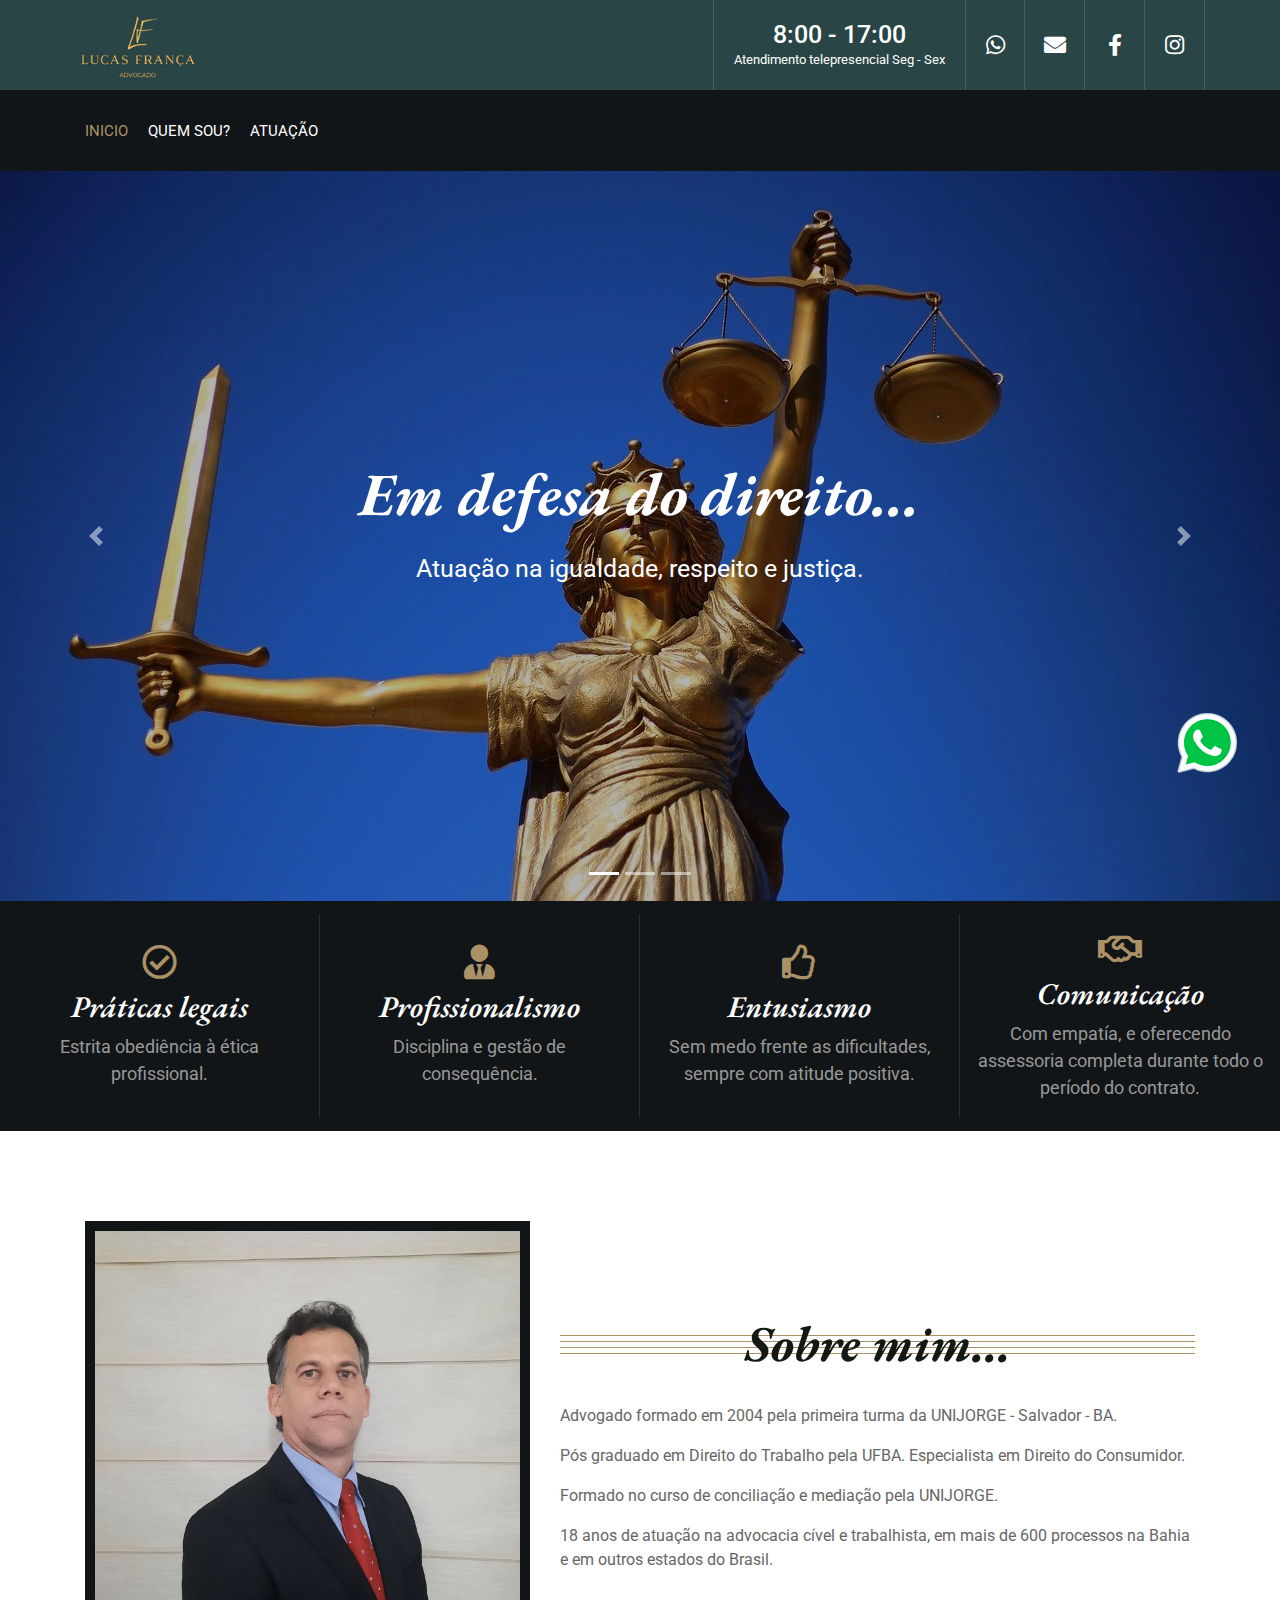
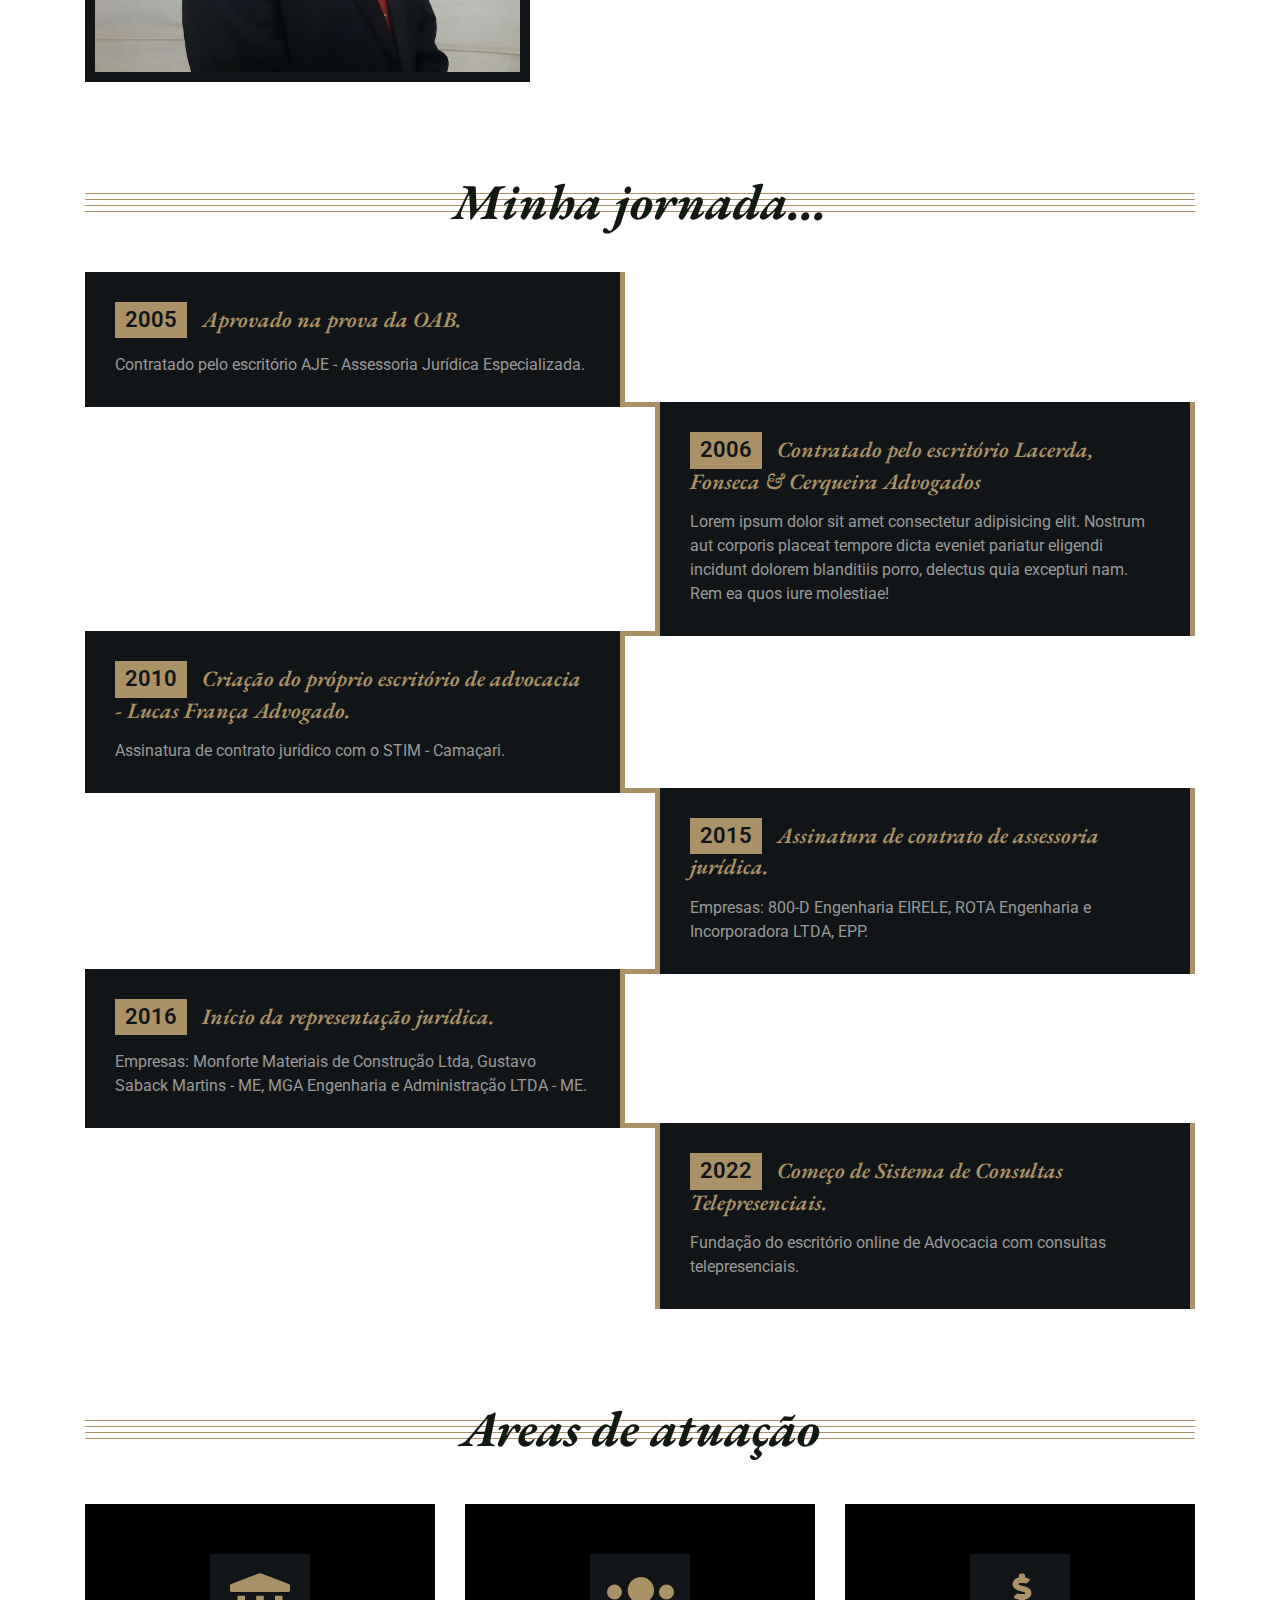
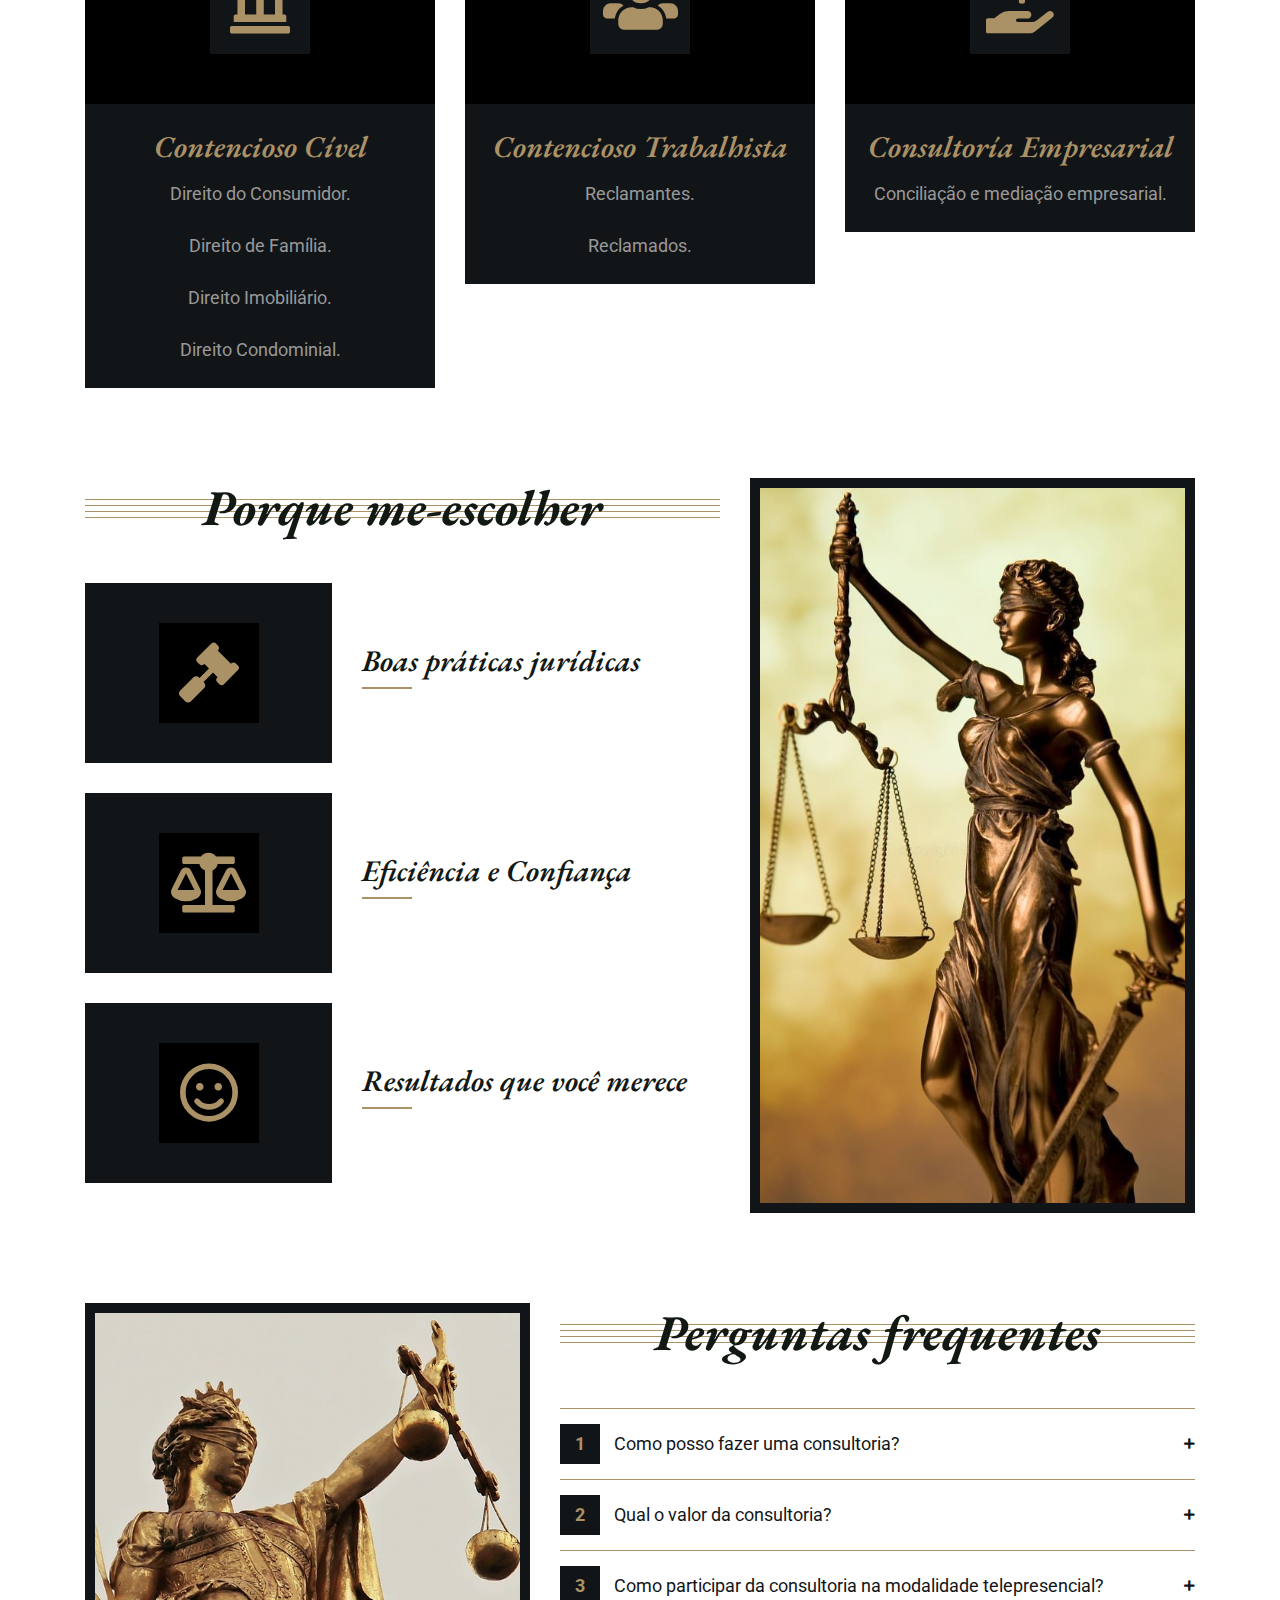
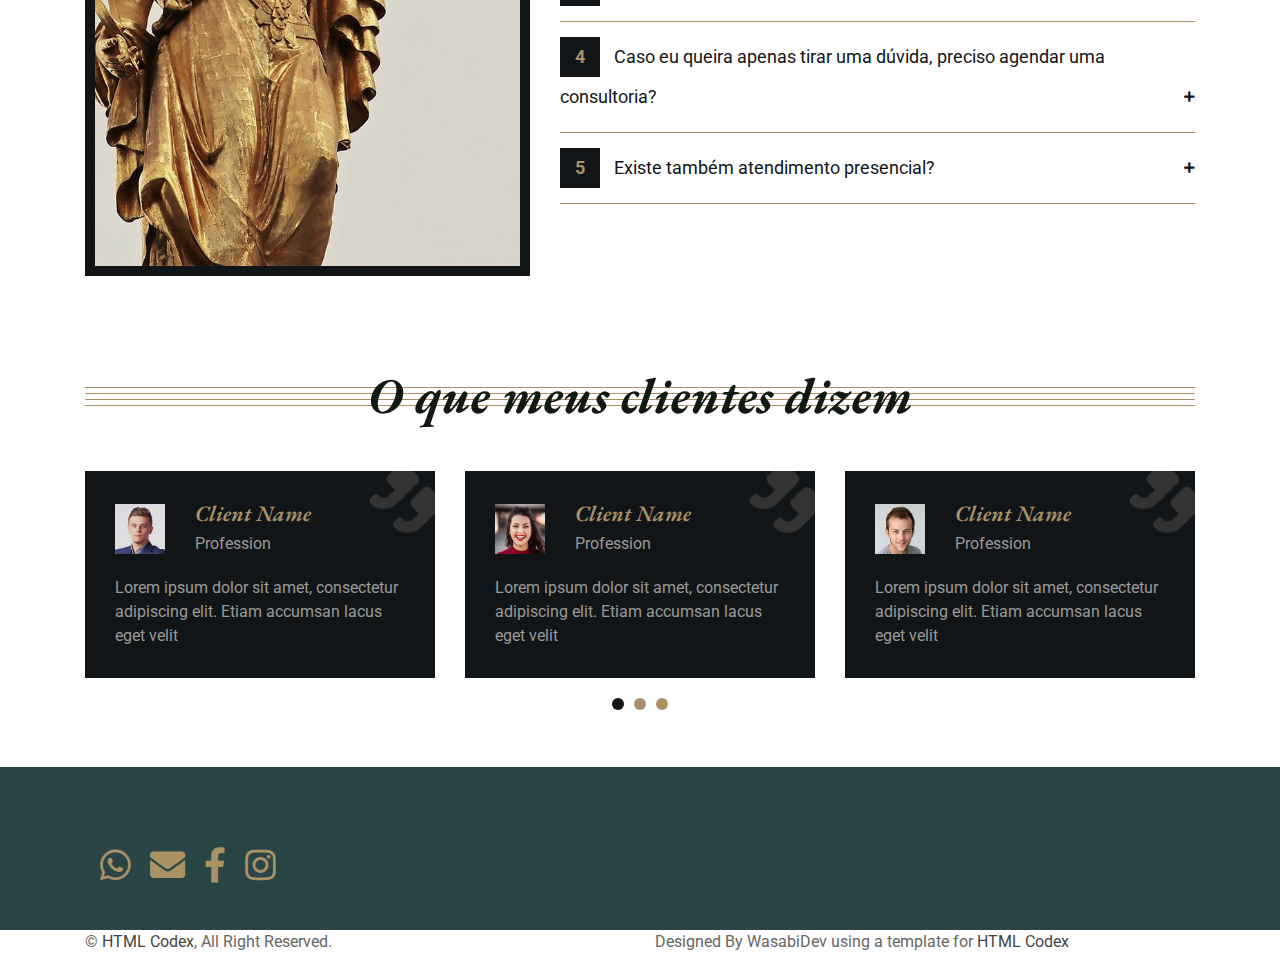
==== commit 9669584f: "cambios en footer y header" ====
--- a/index.html
+++ b/index.html
@@ -32,7 +32,7 @@
                         <div class="col-lg-3">
                             <div class="logo">
                                 <a href="index.html">
-                                    <img src="img/logo-sitio.png" alt="Logo">
+                                    <img src="img/logo_sitio_Lucas.png" alt="Logo">
                                 </a>
                             </div>
                         </div>
@@ -829,26 +829,26 @@
             <div class="footer">
                 <div class="container">
                     <div class="row">
-                        <div class="col-md-6 col-lg-4">
-                        </div>
-                        <div class="col-md-6 col-lg-8">
-                            <div class="row">
-                        <div class="col-md-6 col-lg-4">
-                        </div>
-                        <div class="col-md-6 col-lg-4">
-                        </div>
-                        <div class="col-md-6 col-lg-4">
-                            <div class="footer-contact">
-                                <div class="footer-social">
-                                    <a href="https://wa.link/kbo53f"><i class="fab fa-whatsapp"></i></a>
-                                    <a href="mailto:lucas.sfs@gmail.com"><i class="fas fa-envelope"></i></a>
-                                    <a href="https://www.facebook.com/profile.php?id=100048726273113"><i class="fab fa-facebook-f"></i></a>
-                                    <a href="https://www.instagram.com/lucasfrancaadvogado/"><i class="fab fa-instagram"></i></a>
-                                </div>
-                            </div>
-                        </div>
-                        </div>
-                    </div>
+                        <!-- <div class="col-md-6 col-lg-4">
+                        </div> -->
+                        <div class="col-md col-lg">
+                            <!-- <div class="row">
+                                <div class="col-md-6 col-lg-4">
+                                </div>
+                                <div class="col-md-6 col-lg-4">
+                                </div> -->
+                                <div class="col-md col-lg">
+                                    <div class="footer-contact">
+                                        <div class="footer-social">
+                                            <a href="https://wa.link/kbo53f"><i class="fab fa-whatsapp"></i></a>
+                                            <a href="mailto:lucas.sfs@gmail.com"><i class="fas fa-envelope"></i></a>
+                                            <a href="https://www.facebook.com/profile.php?id=100048726273113"><i class="fab fa-facebook-f"></i></a>
+                                            <a href="https://www.instagram.com/lucasfrancaadvogado/"><i class="fab fa-instagram"></i></a>
+                                        </div>
+                                    </div>
+                                </div>
+                            <!-- </div> --> 
+                        </div>
                     </div>
                 </div>
 
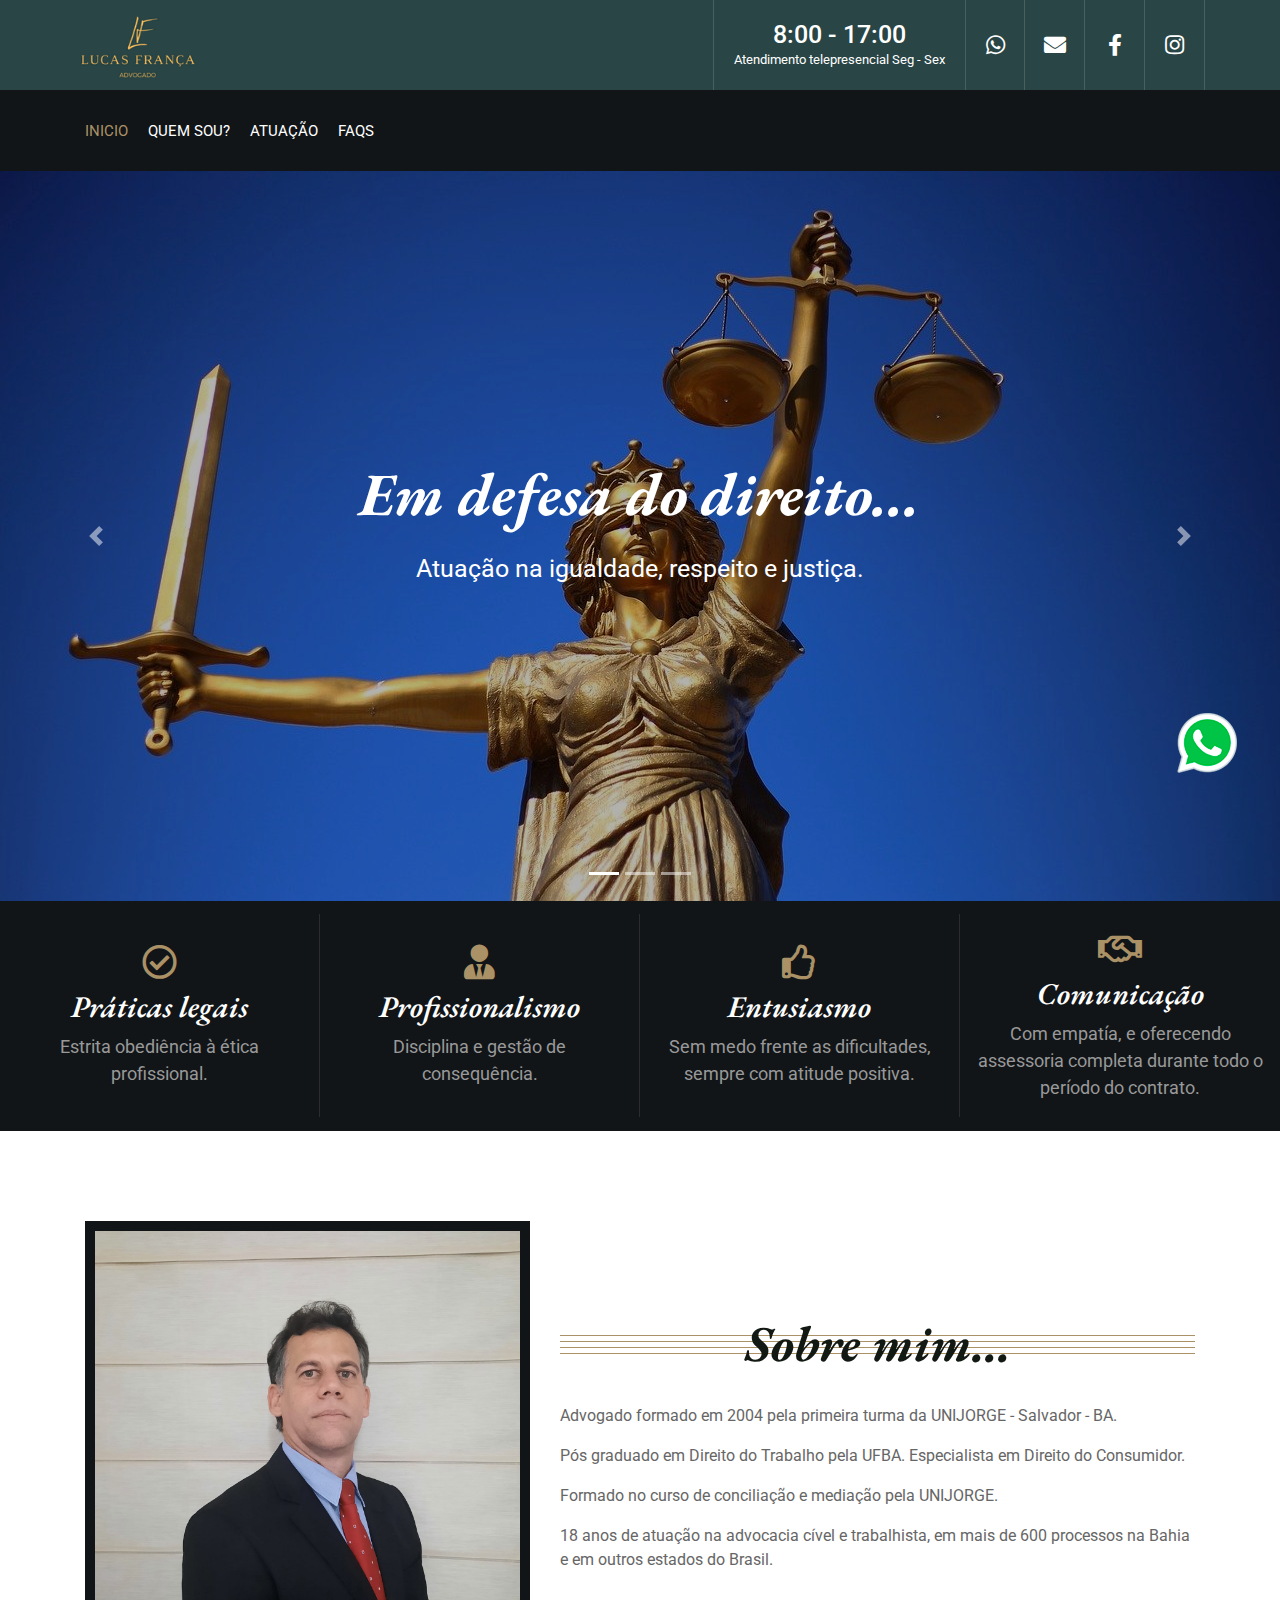
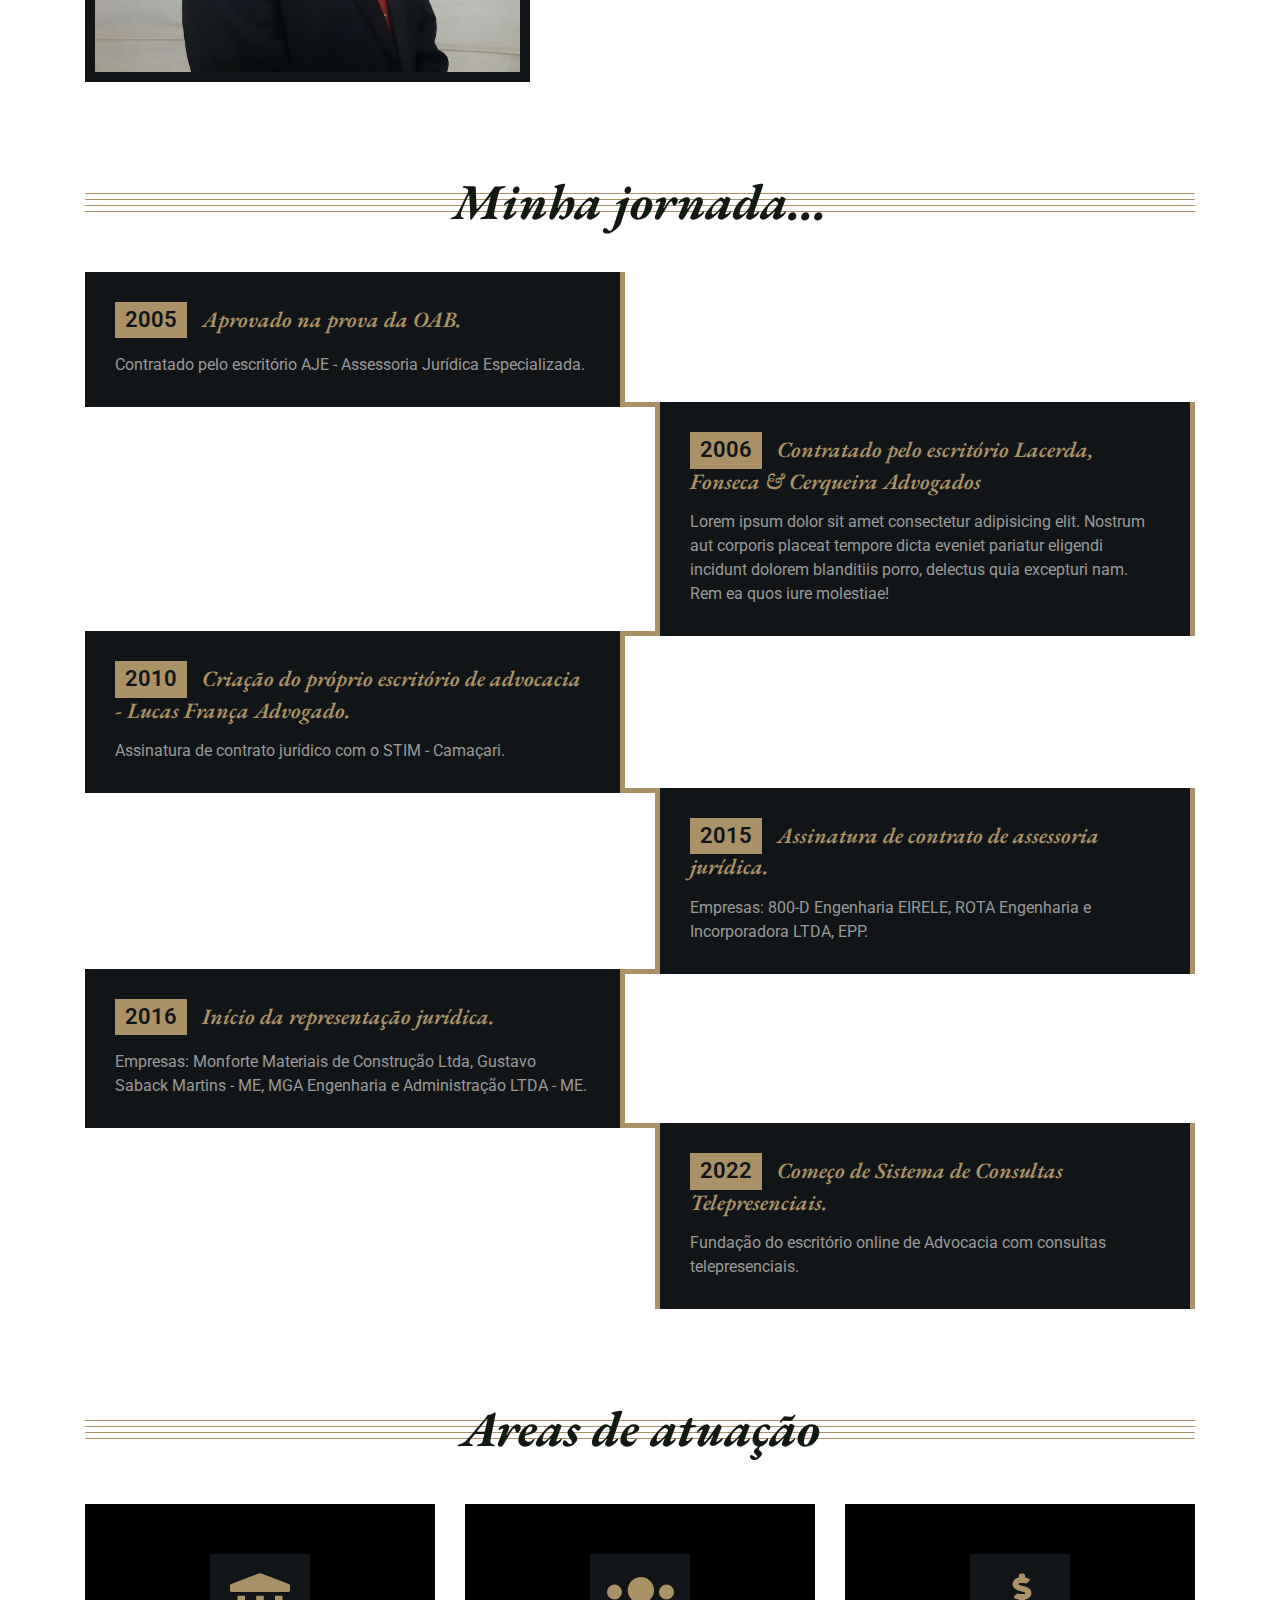
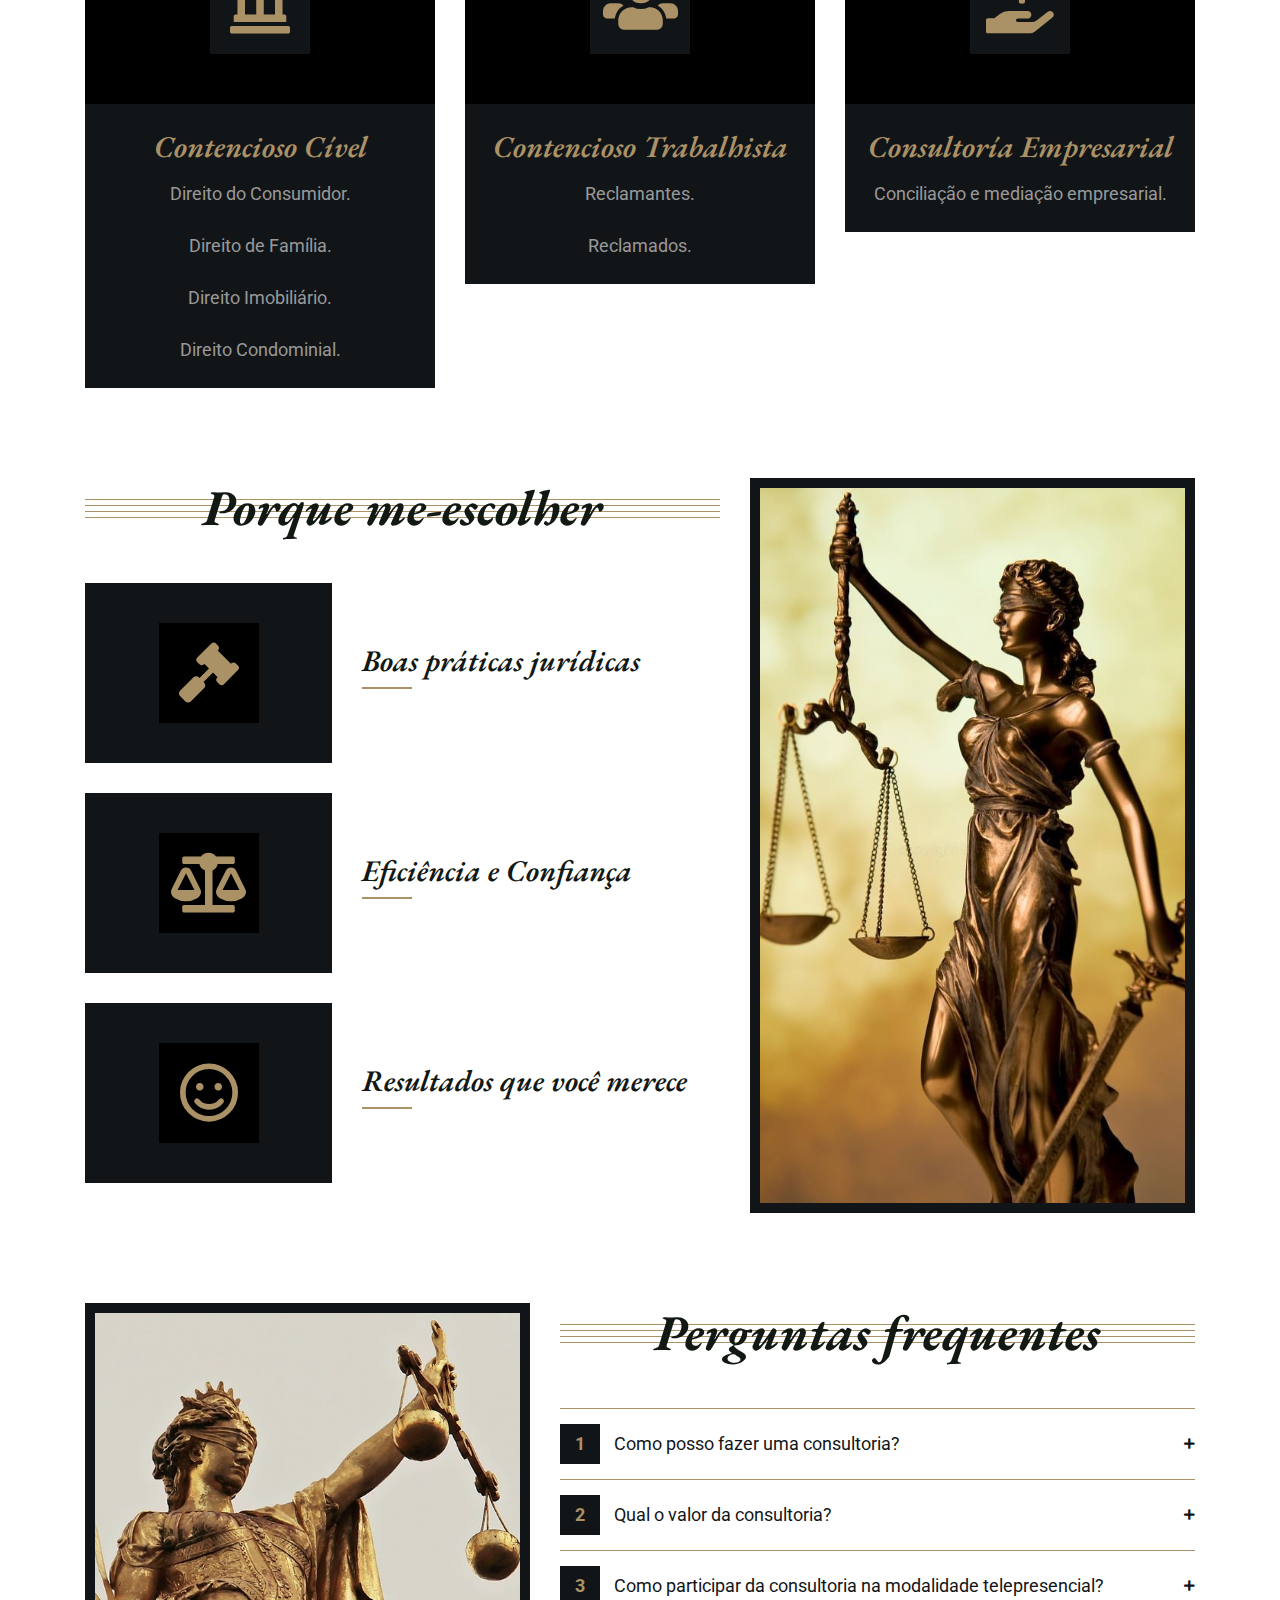
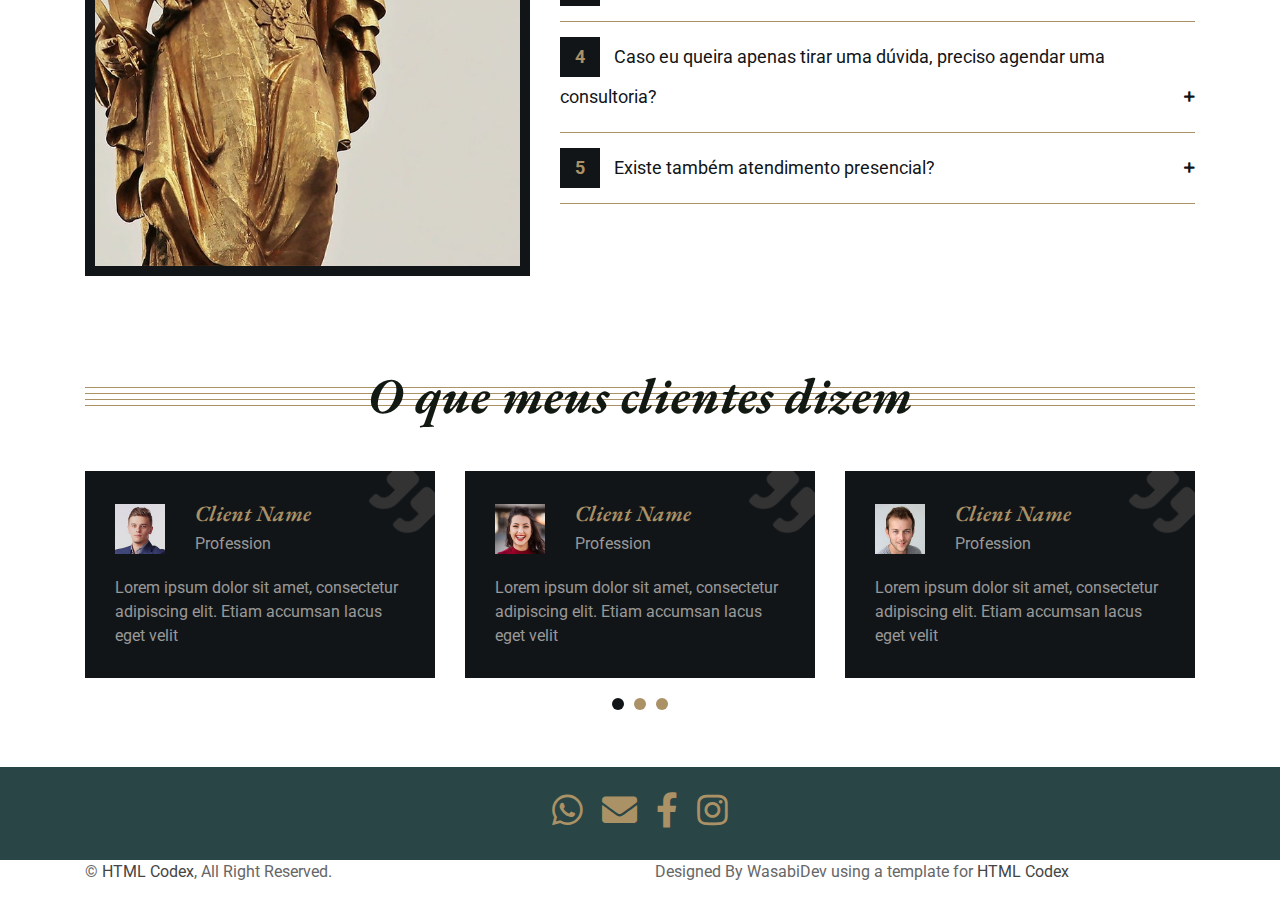
==== commit de22a293: "Ajuste footer finalmente" ====
--- a/index.html
+++ b/index.html
@@ -71,8 +71,9 @@
                         <div class="collapse navbar-collapse justify-content-between" id="navbarCollapse">
                             <div class="navbar-nav mr-auto">
                                 <a href="index.html" class="nav-item nav-link active">Inicio</a>
-                                <a href="about.html" class="nav-item nav-link">Quem sou?</a>
-                                <a href="service.html" class="nav-item nav-link">Atuação</a>
+                                <a href="#about" class="nav-item nav-link">Quem sou?</a>
+                                <a href="#service" class="nav-item nav-link">Atuação</a>
+                                <a href="#faqs" class="nav-item nav-link">FAQs</a>
                                 <!-- <a href="blog.html" class="nav-item nav-link">Blog</a> -->
                                 <!-- <a href="team.html" class="nav-item nav-link">Attorneys</a> -->
                                 <!-- <a href="portfolio.html" class="nav-item nav-link">Case Studies</a> -->
@@ -181,7 +182,7 @@
             <!-- Top Feature End-->
             
             <!-- About Start -->
-            <div class="about">
+            <div class="about" id="about">
                 <div class="container">
                     <div class="row align-items-center">
                         <div class="col-lg-5 col-md-6">
@@ -278,7 +279,7 @@
             <!-- Timeline End -->
 
             <!-- Service Start -->
-            <div class="service">
+            <div class="service" id="service">
                 <div class="container">
                     <div class="section-header">
                         <h2>Areas de atuação</h2>
@@ -503,7 +504,7 @@
 
 
             <!-- FAQs Start -->
-            <div class="faqs">
+            <div class="faqs" id="faqs">
                 <div class="container">
                     <div class="row">
                         <div class="col-md-5">
@@ -831,7 +832,7 @@
                     <div class="row">
                         <!-- <div class="col-md-6 col-lg-4">
                         </div> -->
-                        <div class="col-md col-lg">
+                        <!-- <div class="col-md col-lg"> -->
                             <!-- <div class="row">
                                 <div class="col-md-6 col-lg-4">
                                 </div>
@@ -848,7 +849,7 @@
                                     </div>
                                 </div>
                             <!-- </div> --> 
-                        </div>
+                        <!-- </div> -->
                     </div>
                 </div>
 
--- a/css/style.css
+++ b/css/style.css
@@ -1644,7 +1644,7 @@
 .footer {
     position: relative;
     margin-top: 5px;
-    padding-top: 60px;
+    padding-top: 5px;
     background: #294545;
     color: #ffffff;
 }
@@ -1653,7 +1653,7 @@
 .footer .footer-link,
 .footer .footer-contact {
     position: relative;
-    margin-bottom: 45px;
+    margin-bottom: 30px;
     color: #999999;
 }
 
@@ -1694,6 +1694,7 @@
 .footer .footer-social {
     position: relative;
     margin-top: 20px;
+    text-align: center;
 }
 
 .footer .footer-social a {
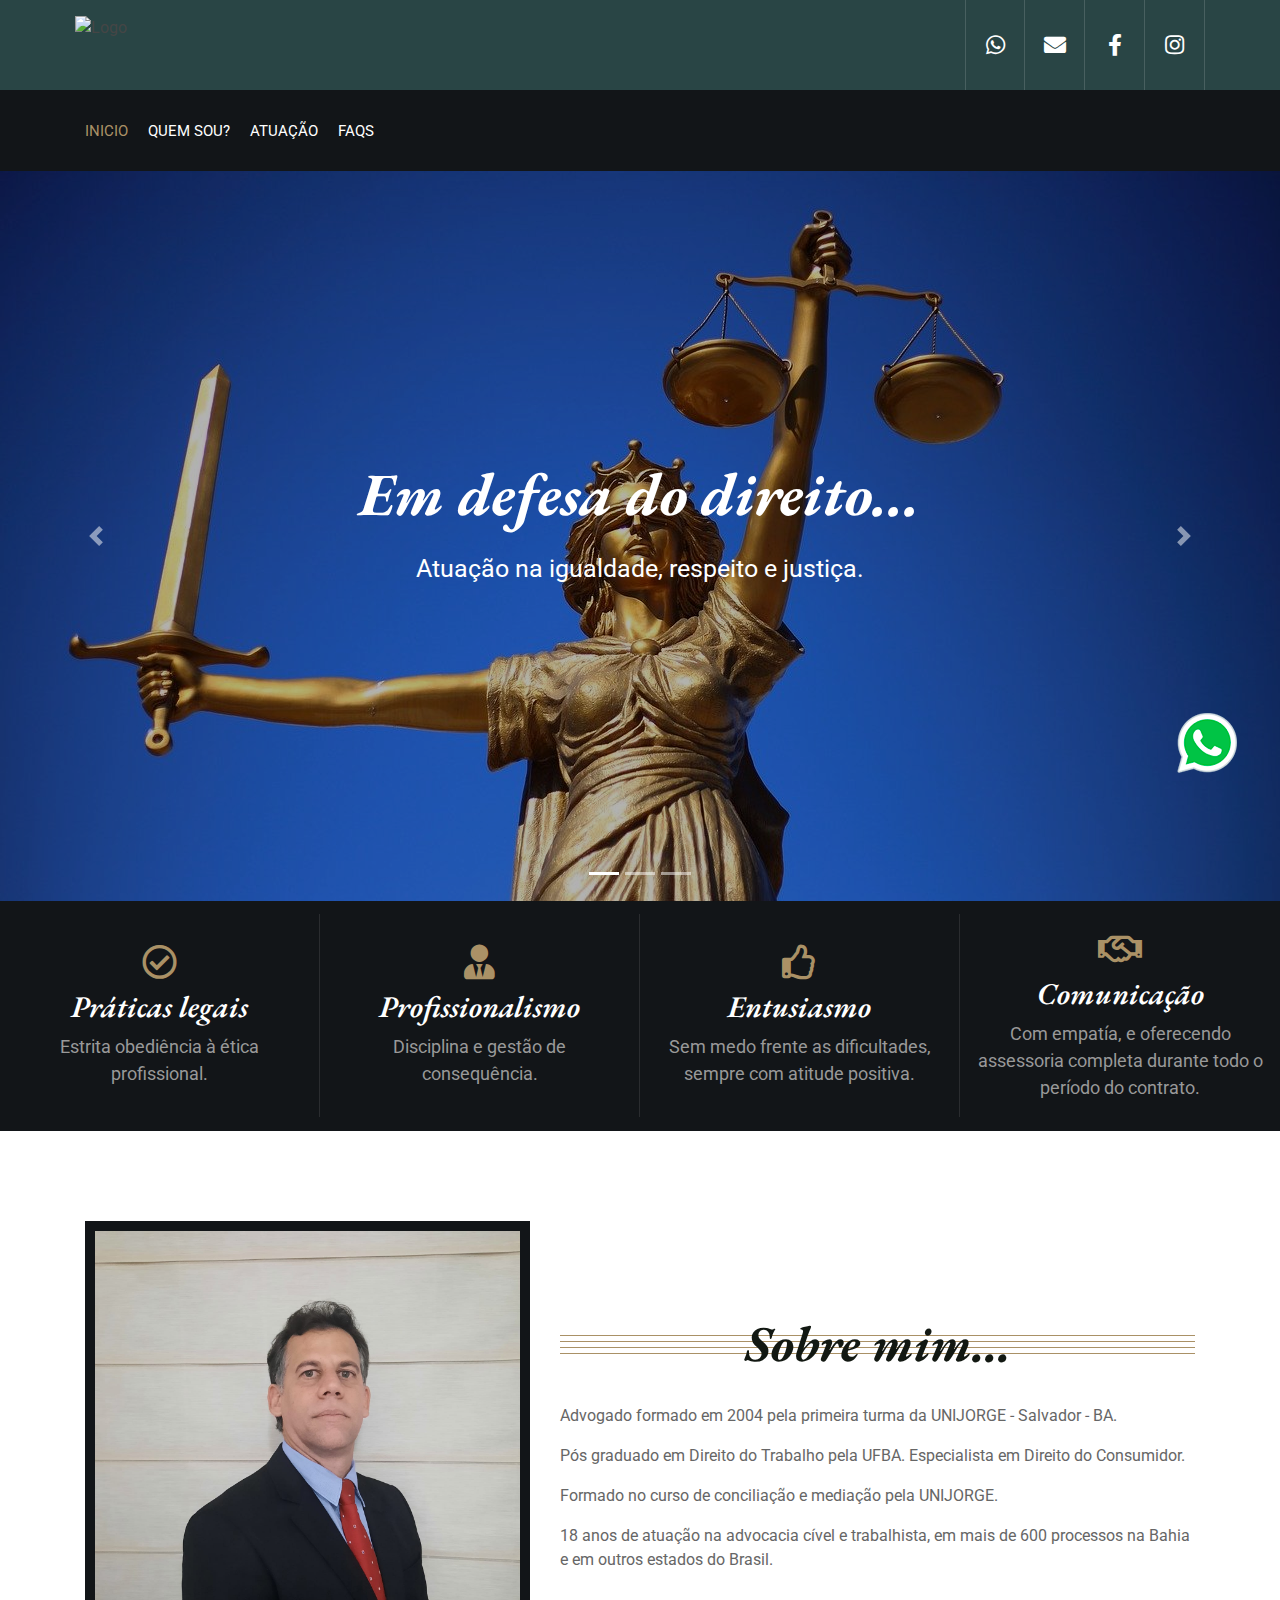
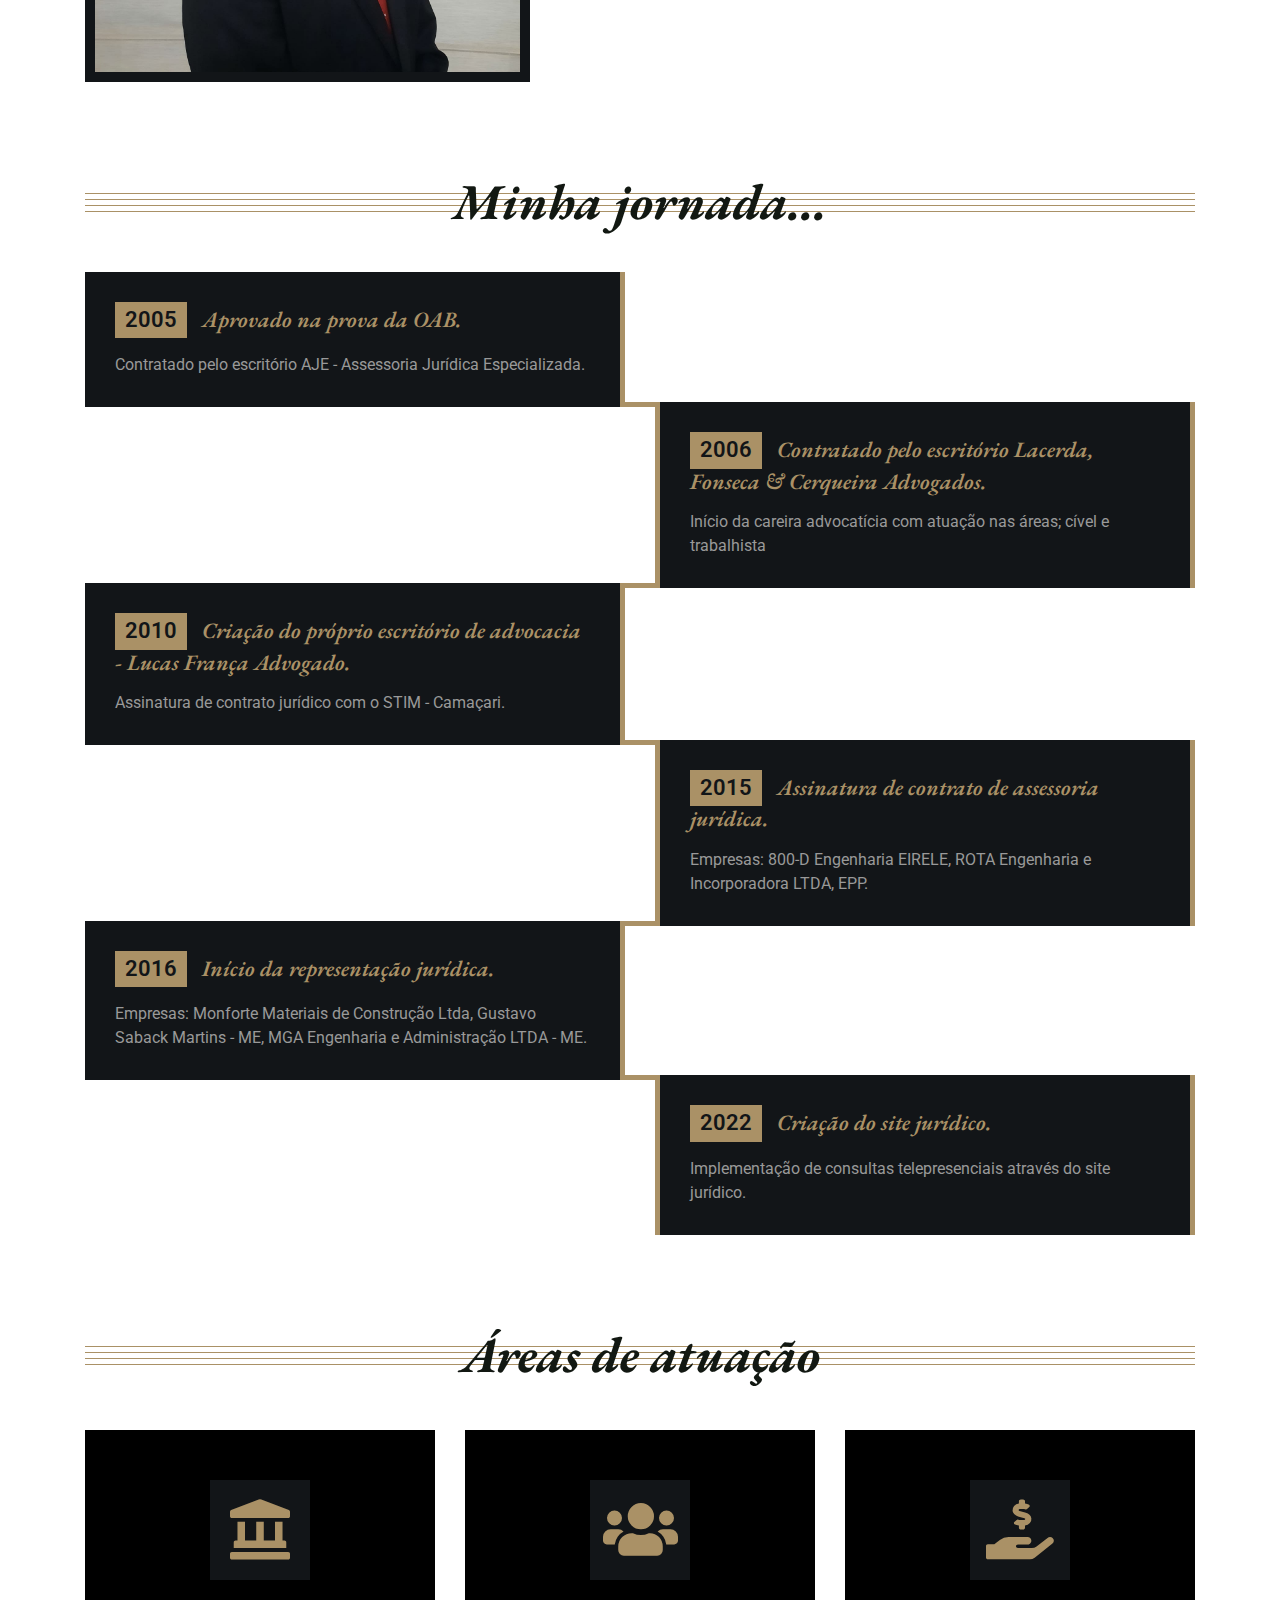
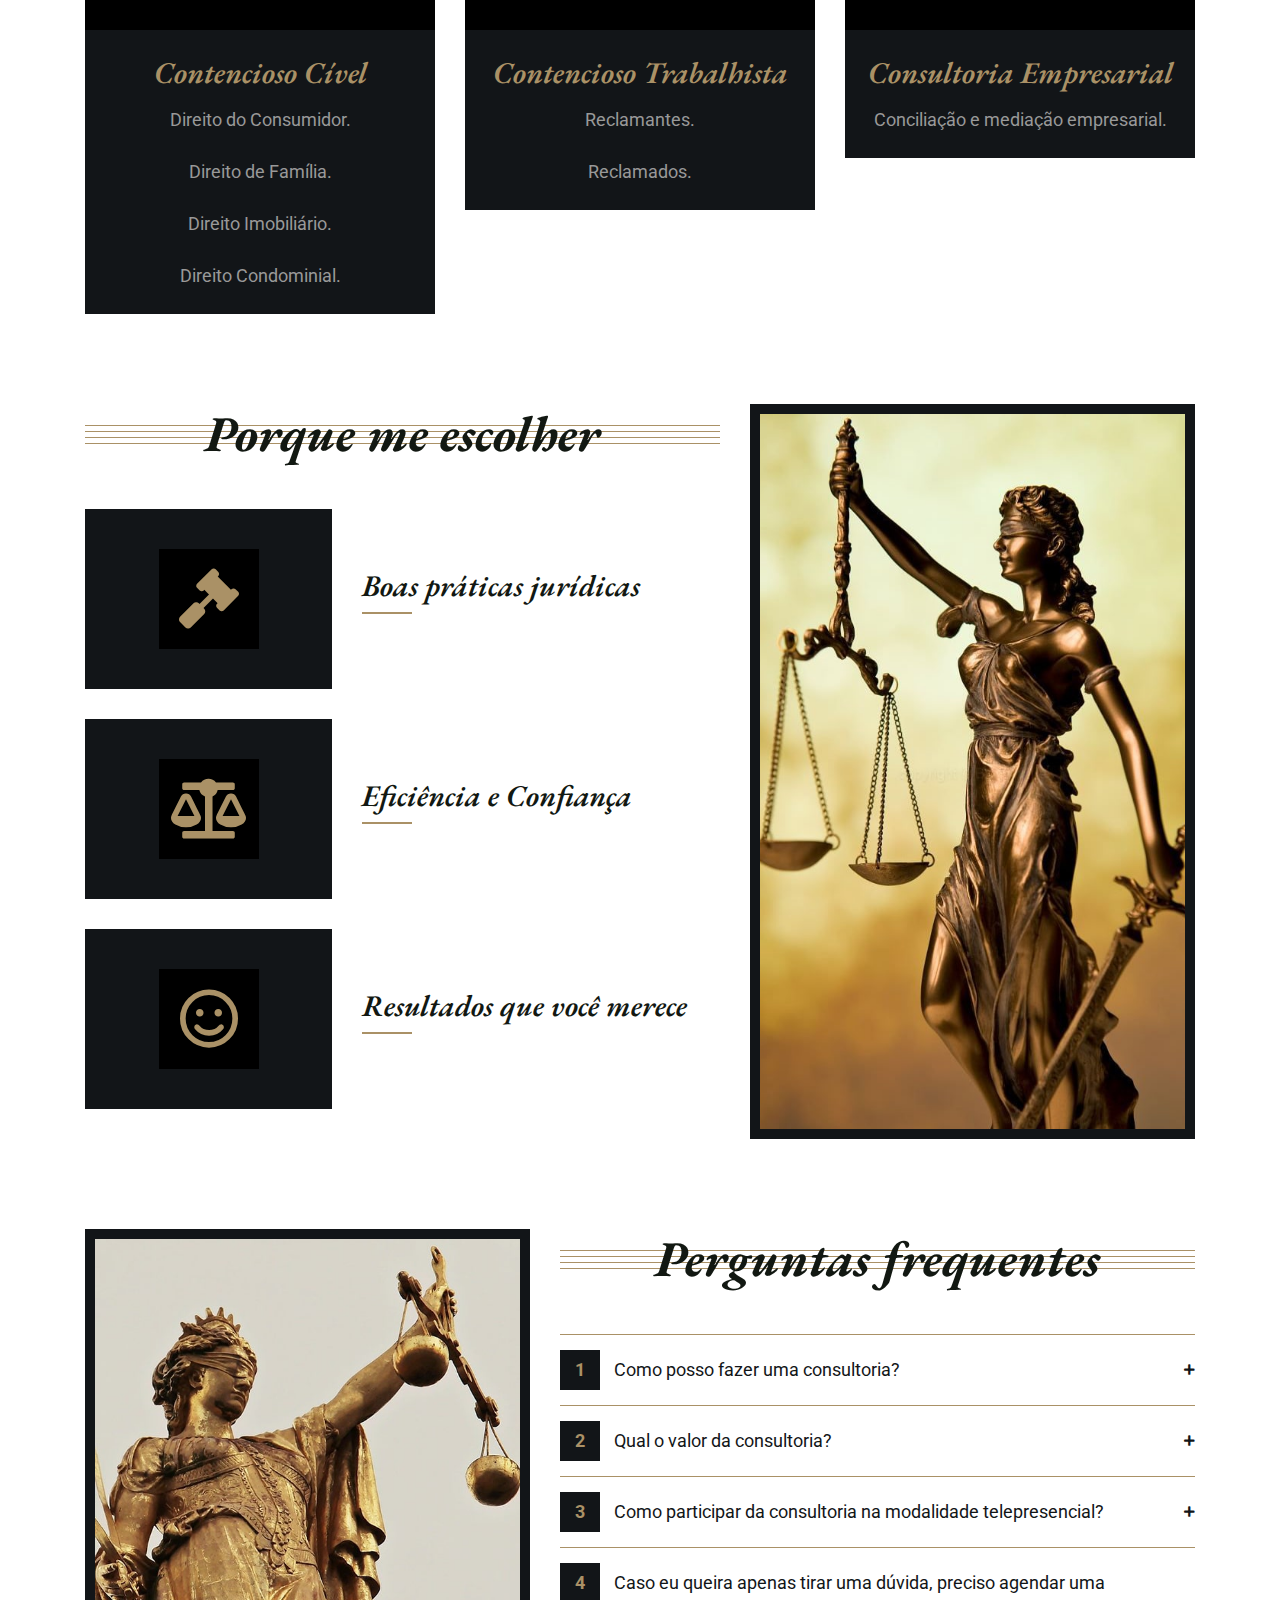
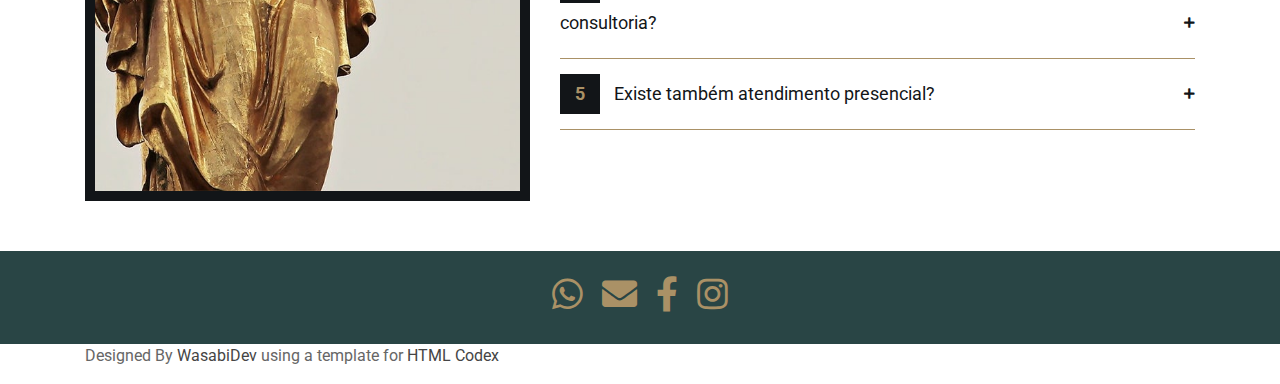
==== commit c663a334: "Mas cambios en Footer" ====
--- a/index.html
+++ b/index.html
@@ -29,25 +29,25 @@
             <div class="top-bar">
                 <div class="container-fluid">
                     <div class="row">
-                        <div class="col-lg-3">
+                        <div class="col-3">
                             <div class="logo">
                                 <a href="index.html">
-                                    <img src="img/logo_sitio_Lucas.png" alt="Logo">
+                                    <img src="img/logo_sitio_lucas.png" alt="Logo">
                                 </a>
                             </div>
                         </div>
-                        <div class="col-lg-9">
+                        <div class="col-9">
                             <div class="top-bar-right">
-                                <div class="text">
+                                <!-- <div class="text">
                                     <h2>8:00 - 17:00</h2>
                                     <p>Atendimento telepresencial Seg - Sex</p>
-                                </div>
+                                </div> -->
                                 <!--<div class="text">
                                     <h2>+55 71 99142-7575</h2>
                                     <p>Chame para uma consulta</p>
                                 </div> -->
                                 <div class="social">
-                                    <a href="https://wa.link/kbo53f"><i class="fab fa-whatsapp"></i></a>
+                                    <a href="https://wa.link/nz1c8w"><i class="fab fa-whatsapp"></i></a>
                                     <a href="mailto:lucas.sfs@gmail.com"><i class="fas fa-envelope"></i></a>
                                     <a href="https://www.facebook.com/profile.php?id=100048726273113"><i class="fab fa-facebook-f"></i></a>
                                     <a href="https://www.instagram.com/lucasfrancaadvogado/"><i class="fab fa-instagram"></i></a>
@@ -234,10 +234,10 @@
                         </div>
                         <div class="timeline-container right">
                             <div class="timeline-content">
-                                <h2><span>2006</span>Contratado pelo  escritório Lacerda, Fonseca & Cerqueira Advogados
+                                <h2><span>2006</span>Contratado pelo  escritório Lacerda, Fonseca & Cerqueira Advogados.
                                 </h2>
                                 <p>
-                                    Lorem ipsum dolor sit amet consectetur adipisicing elit. Nostrum aut corporis placeat tempore dicta eveniet pariatur eligendi incidunt dolorem blanditiis porro, delectus quia excepturi nam. Rem ea quos iure molestiae!
+                                    Início da careira advocatícia com atuação nas áreas; cível e trabalhista
                                 </p>
                             </div>
                         </div>
@@ -267,9 +267,9 @@
                         </div>
                         <div class="timeline-container right">
                             <div class="timeline-content">
-                                <h2><span>2022</span>Começo de Sistema de Consultas Telepresenciais.</h2> 
-                                <p>
-                                    Fundação do escritório online de Advocacia com consultas telepresenciais.
+                                <h2><span>2022</span>Criação do site jurídico.</h2> 
+                                <p>
+                                    Implementação de consultas telepresenciais através do site jurídico.
                                 </p>
                             </div>
                         </div>
@@ -282,7 +282,7 @@
             <div class="service" id="service">
                 <div class="container">
                     <div class="section-header">
-                        <h2>Areas de atuação</h2>
+                        <h2>Áreas de atuação</h2>
                     </div>
                     <div class="row">
                         <div class="col-lg-4 col-md-6">
@@ -314,7 +314,7 @@
                                 <div class="service-icon">
                                     <i class="fa fa-hand-holding-usd"></i>
                                 </div>
-                                <h3>Consultoría Empresarial</h3>
+                                <h3>Consultoria Empresarial</h3>
                                 <p>
                                     Conciliação e mediação empresarial.
                                 </p>
@@ -369,7 +369,7 @@
                     <div class="row">
                         <div class="col-md-7">
                             <div class="section-header">
-                                <h2>Porque me-escolher</h2>
+                                <h2>Porque me escolher</h2>
                             </div>
                             <div class="row align-items-center feature-item">
                                 <div class="col-5">
@@ -586,7 +586,7 @@
             <!-- FAQs End -->
 
             <!-- Testimonial Start -->
-            <div class="testimonial">
+            <!-- <div class="testimonial">
                 <div class="container">
                     <div class="section-header">
                         <h2>O que meus clientes dizem</h2>
@@ -713,7 +713,7 @@
                         </div>
                     </div>
                 </div>
-            </div>
+            </div> -->
             <!-- Testimonial End -->
 
             <!-- Blog Start -->
@@ -841,7 +841,7 @@
                                 <div class="col-md col-lg">
                                     <div class="footer-contact">
                                         <div class="footer-social">
-                                            <a href="https://wa.link/kbo53f"><i class="fab fa-whatsapp"></i></a>
+                                            <a href="https://wa.link/nz1c8w"><i class="fab fa-whatsapp"></i></a>
                                             <a href="mailto:lucas.sfs@gmail.com"><i class="fas fa-envelope"></i></a>
                                             <a href="https://www.facebook.com/profile.php?id=100048726273113"><i class="fab fa-facebook-f"></i></a>
                                             <a href="https://www.instagram.com/lucasfrancaadvogado/"><i class="fab fa-instagram"></i></a>
@@ -856,11 +856,11 @@
                 </div>
                 <div class="container copyright">
                     <div class="row">
-                        <div class="col-md-6">
-                            <p>&copy; <a href="https://htmlcodex.com/law-firm-website-template">HTML Codex</a>, All Right Reserved.</p>
-                        </div>
-                        <div class="col-md-6">
-                            <p>Designed By WasabiDev using a template for <a href="https://htmlcodex.com">HTML Codex</a></p>
+                        <!-- <div class="col-md-6">
+                            <p>&copy; <a href="https://wasabidev.com.br">WasabiDev all right Reserved.</p>
+                        </div> -->
+                        <div class="col-12">
+                            <p>Designed By <a href="https://wasabidev.com.br">WasabiDev</a> using a template for <a href="https://htmlcodex.com">HTML Codex</a></p>
                         </div>
                     </div>
                 </div>
@@ -872,7 +872,7 @@
 
     <!--WHATSAPP -->
     <div class="whatsapp">
-        <a href="https://wa.me/557191427575?text=Olá!%20Como%20posso%20ser%20útil%20para%20você?%20" target="_blank">
+        <a href="https://wa.link/nz1c8w" target="_blank">
         <img src="./img/whatsapp.png"></a>
       </div>
 
--- a/css/style.css
+++ b/css/style.css
@@ -169,9 +169,9 @@
         text-align: center;
     }
     
-    .top-bar .social {
+/*    .top-bar .social {
         display: none;
-    }
+    } */
 }
 
 
@@ -1744,6 +1744,7 @@
 
 .footer .copyright {
     padding: 30px 15px;
+    background: #294545;
 }
 
 .footer .copyright p {
@@ -1752,7 +1753,7 @@
 }
 
 .footer .copyright .col-md-6:last-child p {
-    text-align: right;
+    text-align: center;
 }
 
 .footer .copyright p a {
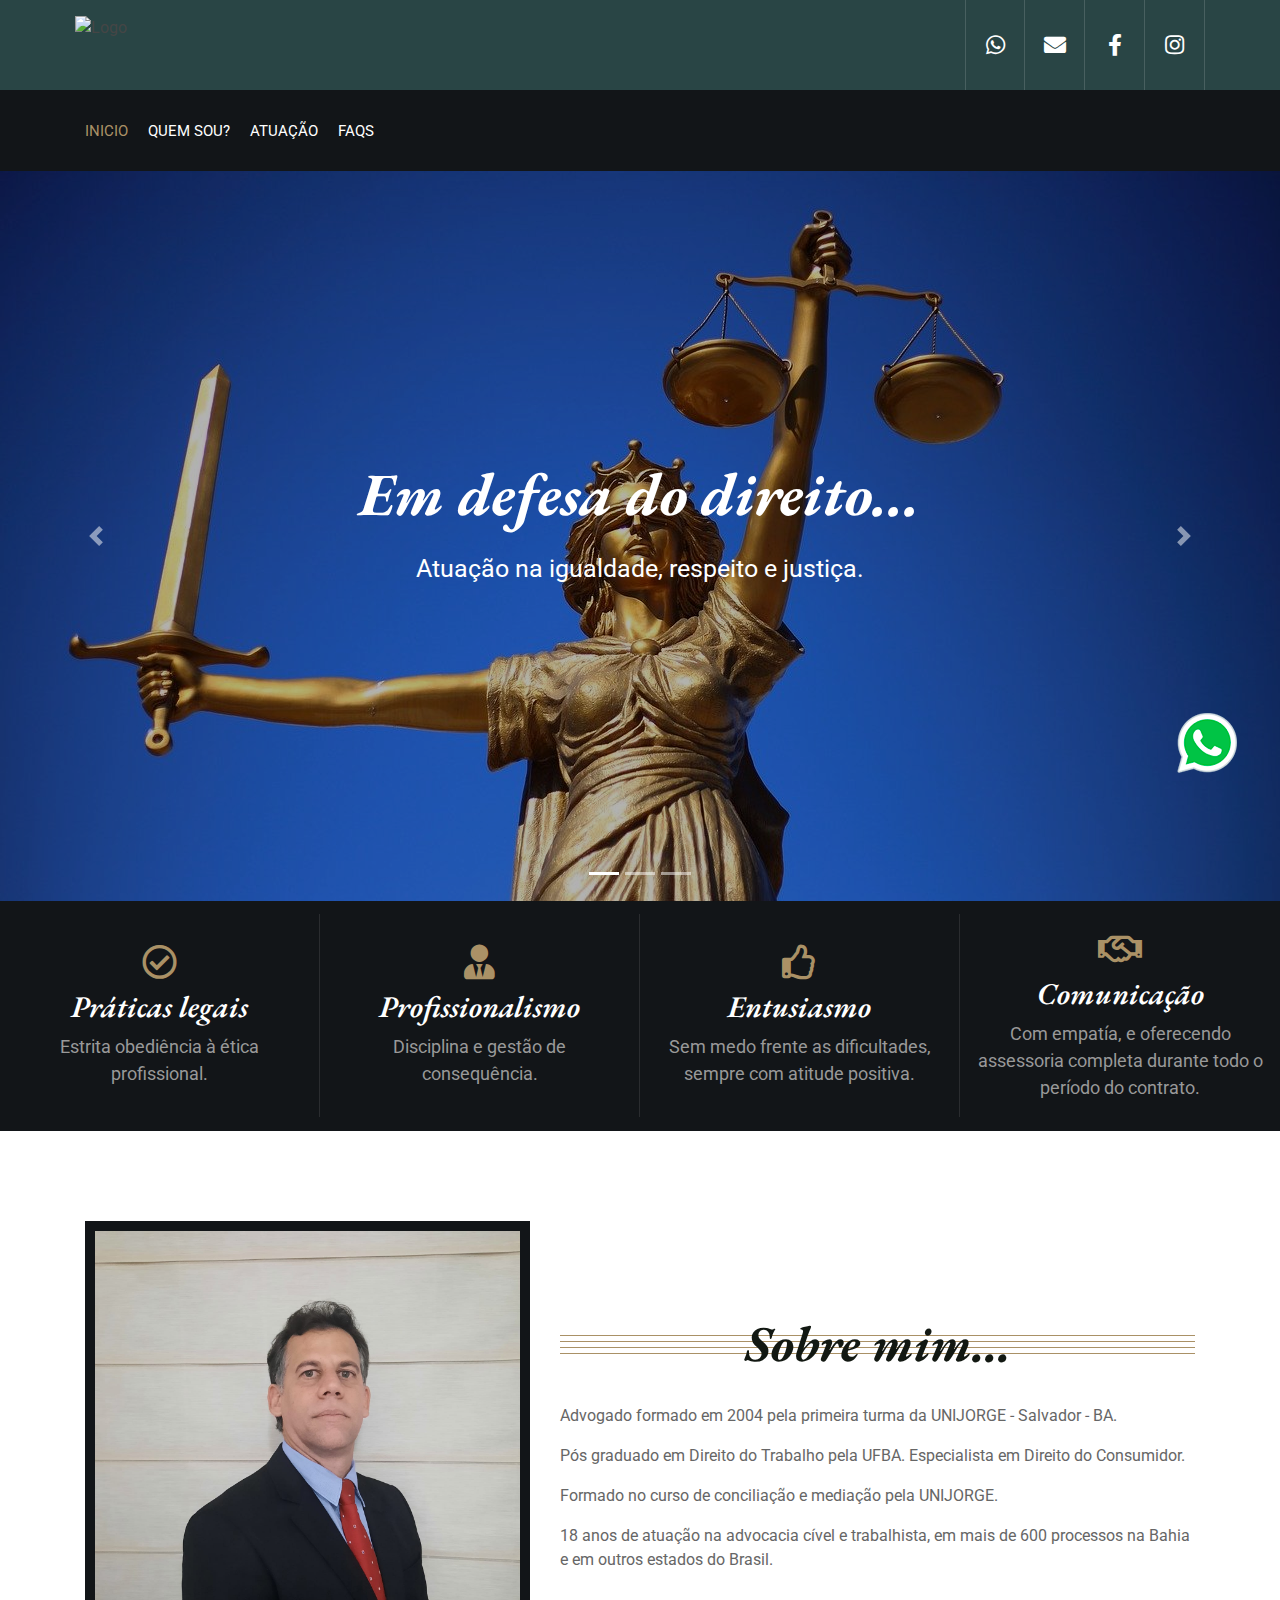
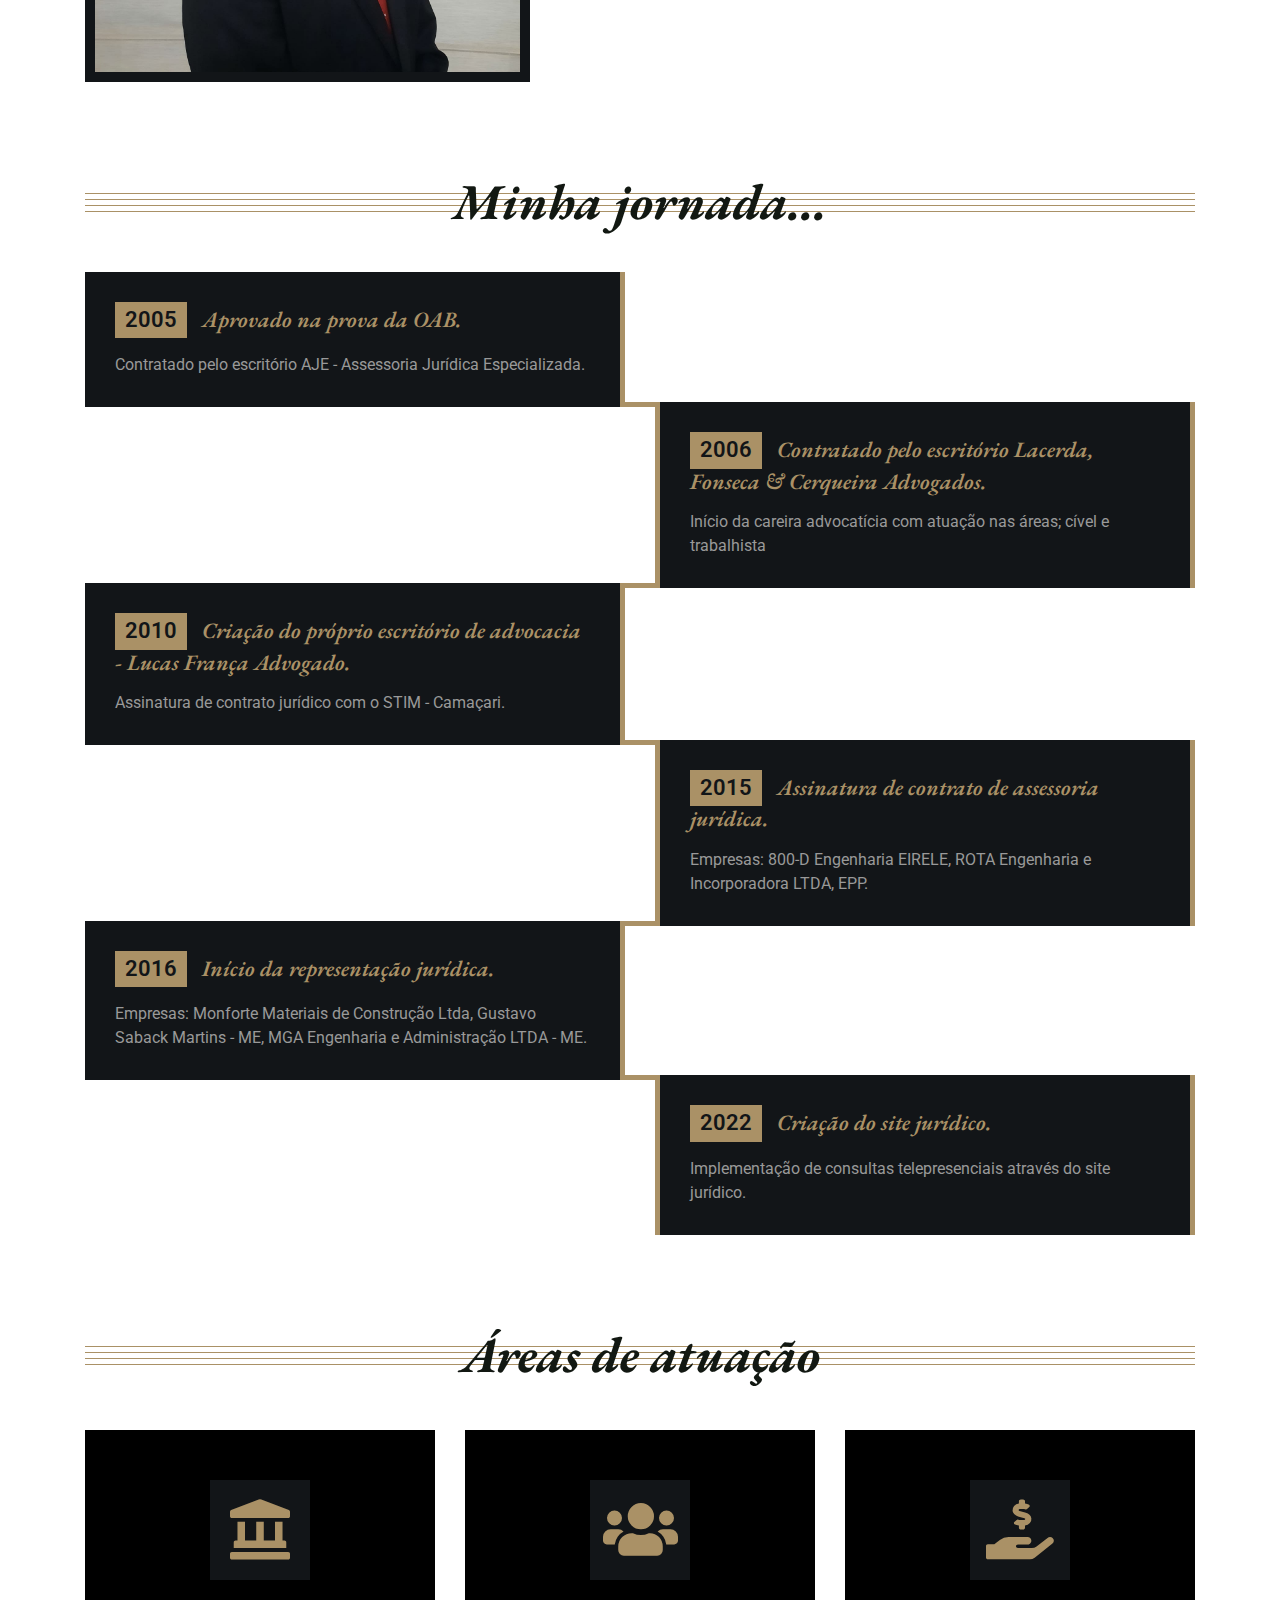
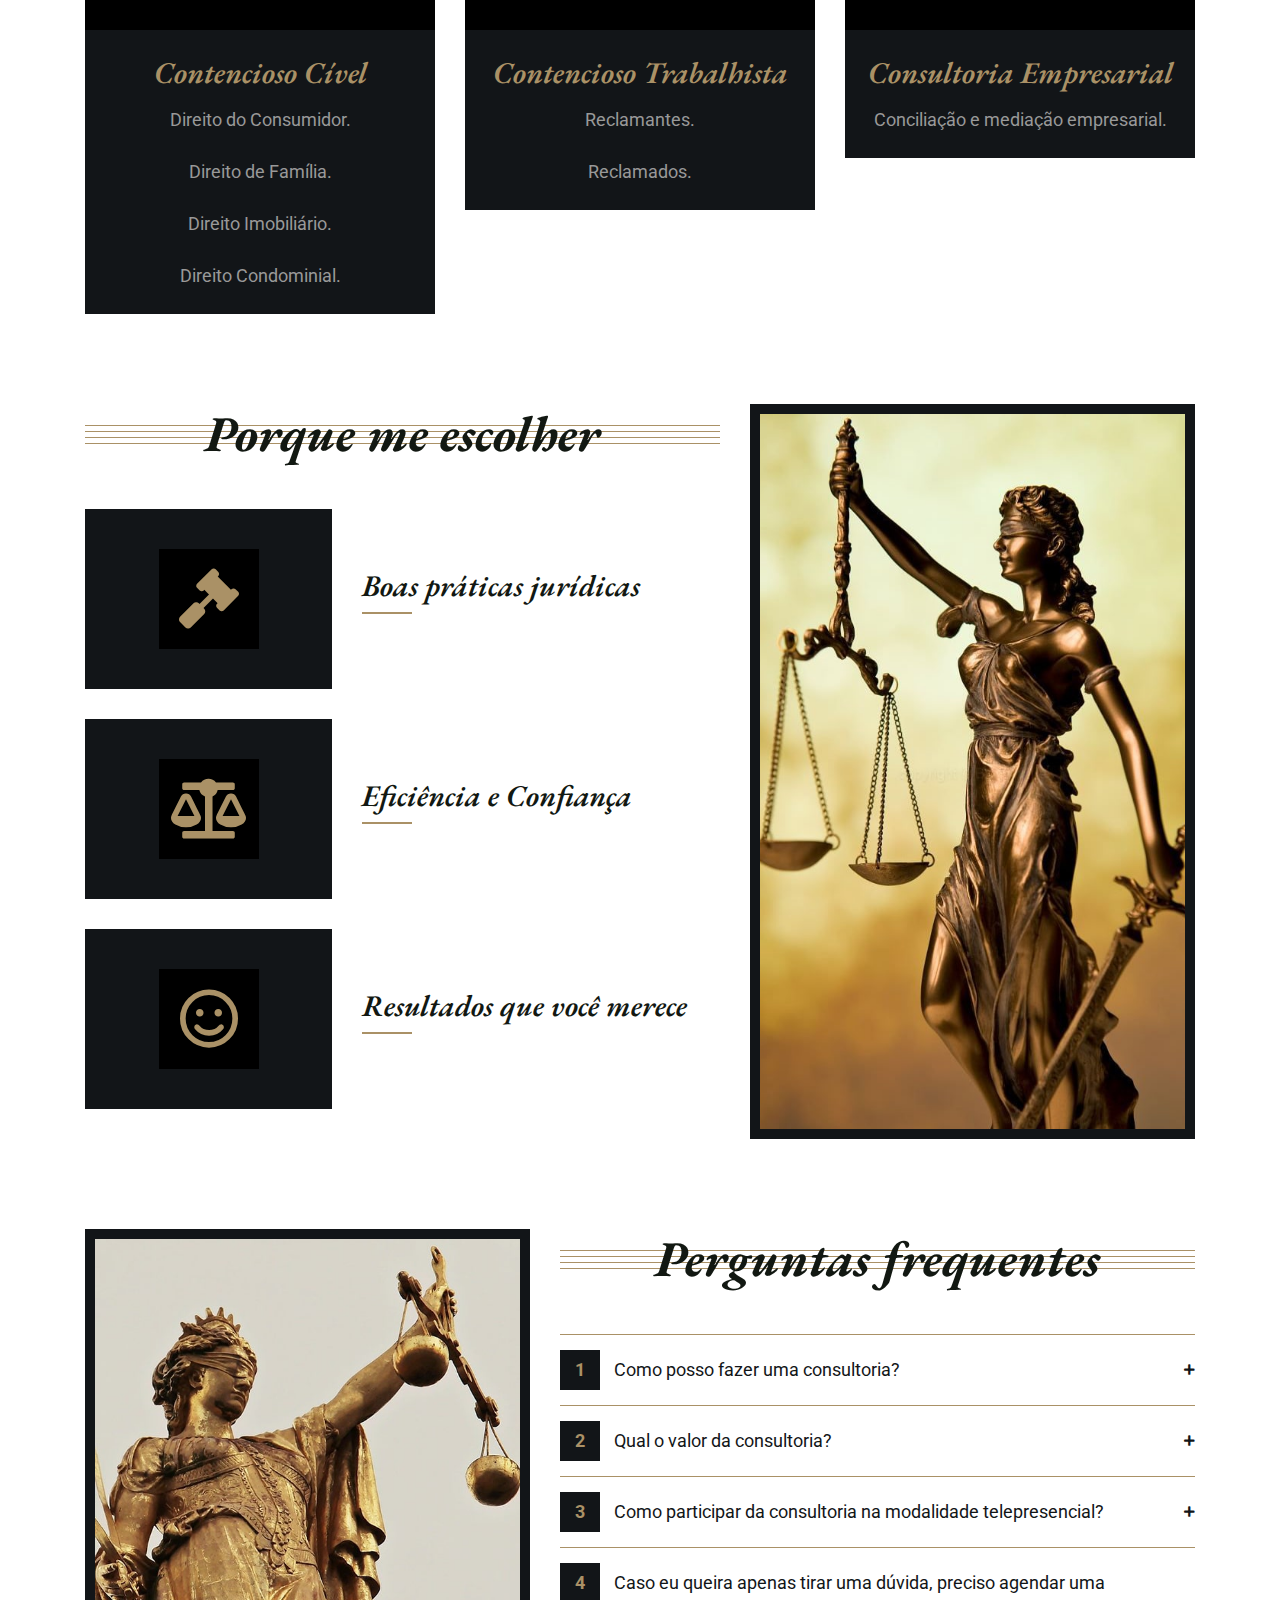
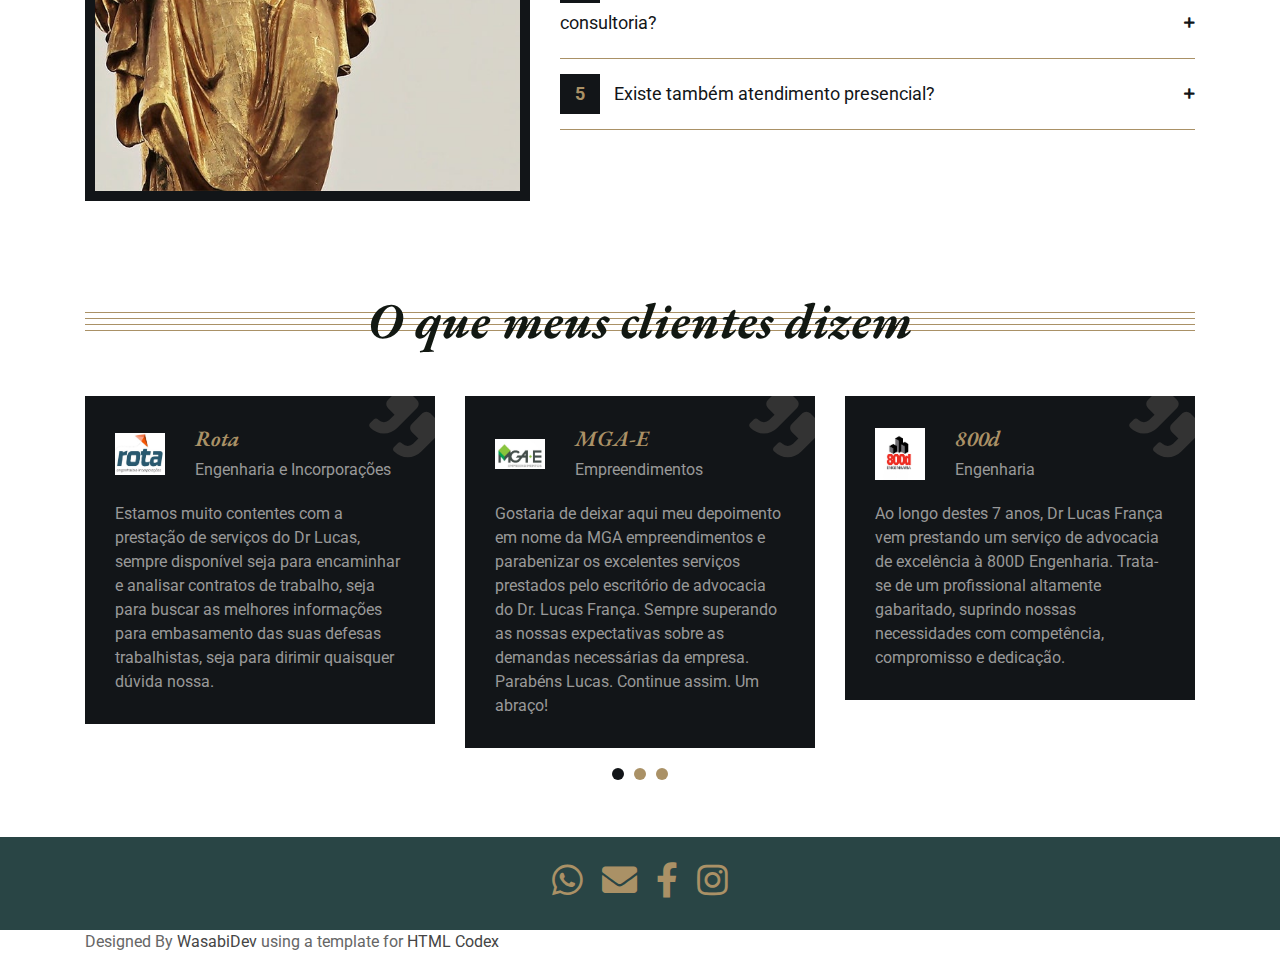
==== commit 58c329f2: "Comentarios de los clientes" ====
--- a/index.html
+++ b/index.html
@@ -586,7 +586,7 @@
             <!-- FAQs End -->
 
             <!-- Testimonial Start -->
-            <!-- <div class="testimonial">
+            <div class="testimonial">
                 <div class="container">
                     <div class="section-header">
                         <h2>O que meus clientes dizem</h2>
@@ -596,6 +596,75 @@
                             <i class="fa fa-quote-right"></i>
                             <div class="row align-items-center">
                                 <div class="col-3">
+                                    <img src="img/cliente_rota.jpg" alt="">
+                                </div>
+                                <div class="col-9">
+                                    <h2>Rota</h2>
+                                    <p>Engenharia e Incorporações</p>
+                                </div>
+                                <div class="col-12">
+                                    <p>
+                                        Estamos muito contentes com a prestação de serviços do Dr Lucas, sempre disponível seja para encaminhar e analisar contratos de trabalho, seja para buscar as melhores informações para embasamento das suas defesas trabalhistas, seja para dirimir quaisquer dúvida nossa.
+                                    </p>
+                                </div>
+                            </div>
+                        </div>
+                        <div class="testimonial-item">
+                            <i class="fa fa-quote-right"></i>
+                            <div class="row align-items-center">
+                                <div class="col-3">
+                                    <img src="img/cliente-2-mga.jpg" alt="">
+                                </div>
+                                <div class="col-9">
+                                    <h2>MGA-E</h2>
+                                    <p>Empreendimentos</p>
+                                </div>
+                                <div class="col-12">
+                                    <p>
+                                        Gostaria de deixar aqui meu depoimento em nome da MGA empreendimentos e parabenizar os excelentes serviços prestados pelo escritório de advocacia do Dr. Lucas França. Sempre superando as nossas expectativas sobre as demandas necessárias da empresa. Parabéns Lucas. Continue assim. Um abraço!
+                                    </p>
+                                </div>
+                            </div>
+                        </div>
+                        <div class="testimonial-item">
+                            <i class="fa fa-quote-right"></i>
+                            <div class="row align-items-center">
+                                <div class="col-3">
+                                    <img src="img/cliente-3.jpg" alt="">
+                                </div>
+                                <div class="col-9">
+                                    <h2>800d</h2>
+                                    <p>Engenharia</p>
+                                </div>
+                                <div class="col-12">
+                                    <p>
+                                        Ao longo destes 7 anos, Dr Lucas França vem prestando um serviço de advocacia de excelência à 800D Engenharia.
+Trata-se de um profissional altamente gabaritado, suprindo nossas necessidades com competência, compromisso e dedicação.
+                                    </p>
+                                </div>
+                            </div>
+                        </div>
+                        <div class="testimonial-item">
+                            <i class="fa fa-quote-right"></i>
+                            <div class="row align-items-center">
+                                <div class="col-3">
+                                    <img src="img/dryquinha_01.jpg" alt="">
+                                </div>
+                                <div class="col-9">
+                                    <h2>Adriana Salomão</h2>
+                                    <p>Inspetora de Qualidade</p>
+                                </div>
+                                <div class="col-12">
+                                    <p>
+                                        Há vários anos, Lucas atende com eficiência todas as minhas necessidades de assessoria e defesa jurídica. Eu não poderia ter outra pessoa. Sempre bem informado, disposto a ouvir e agir de forma proativa.
+                                    </p>
+                                </div>
+                            </div>
+                        </div>
+                        <div class="testimonial-item">
+                            <i class="fa fa-quote-right"></i>
+                            <div class="row align-items-center">
+                                <div class="col-3">
                                     <img src="img/testimonial-1.jpg" alt="">
                                 </div>
                                 <div class="col-9">
@@ -643,77 +712,9 @@
                                 </div>
                             </div>
                         </div>
-                        <div class="testimonial-item">
-                            <i class="fa fa-quote-right"></i>
-                            <div class="row align-items-center">
-                                <div class="col-3">
-                                    <img src="img/testimonial-4.jpg" alt="">
-                                </div>
-                                <div class="col-9">
-                                    <h2>Client Name</h2>
-                                    <p>Profession</p>
-                                </div>
-                                <div class="col-12">
-                                    <p>
-                                        Lorem ipsum dolor sit amet, consectetur adipiscing elit. Etiam accumsan lacus eget velit
-                                    </p>
-                                </div>
-                            </div>
-                        </div>
-                        <div class="testimonial-item">
-                            <i class="fa fa-quote-right"></i>
-                            <div class="row align-items-center">
-                                <div class="col-3">
-                                    <img src="img/testimonial-1.jpg" alt="">
-                                </div>
-                                <div class="col-9">
-                                    <h2>Client Name</h2>
-                                    <p>Profession</p>
-                                </div>
-                                <div class="col-12">
-                                    <p>
-                                        Lorem ipsum dolor sit amet, consectetur adipiscing elit. Etiam accumsan lacus eget velit
-                                    </p>
-                                </div>
-                            </div>
-                        </div>
-                        <div class="testimonial-item">
-                            <i class="fa fa-quote-right"></i>
-                            <div class="row align-items-center">
-                                <div class="col-3">
-                                    <img src="img/testimonial-2.jpg" alt="">
-                                </div>
-                                <div class="col-9">
-                                    <h2>Client Name</h2>
-                                    <p>Profession</p>
-                                </div>
-                                <div class="col-12">
-                                    <p>
-                                        Lorem ipsum dolor sit amet, consectetur adipiscing elit. Etiam accumsan lacus eget velit
-                                    </p>
-                                </div>
-                            </div>
-                        </div>
-                        <div class="testimonial-item">
-                            <i class="fa fa-quote-right"></i>
-                            <div class="row align-items-center">
-                                <div class="col-3">
-                                    <img src="img/testimonial-3.jpg" alt="">
-                                </div>
-                                <div class="col-9">
-                                    <h2>Client Name</h2>
-                                    <p>Profession</p>
-                                </div>
-                                <div class="col-12">
-                                    <p>
-                                        Lorem ipsum dolor sit amet, consectetur adipiscing elit. Etiam accumsan lacus eget velit
-                                    </p>
-                                </div>
-                            </div>
-                        </div>
-                    </div>
-                </div>
-            </div> -->
+                    </div>
+                </div>
+            </div>
             <!-- Testimonial End -->
 
             <!-- Blog Start -->
